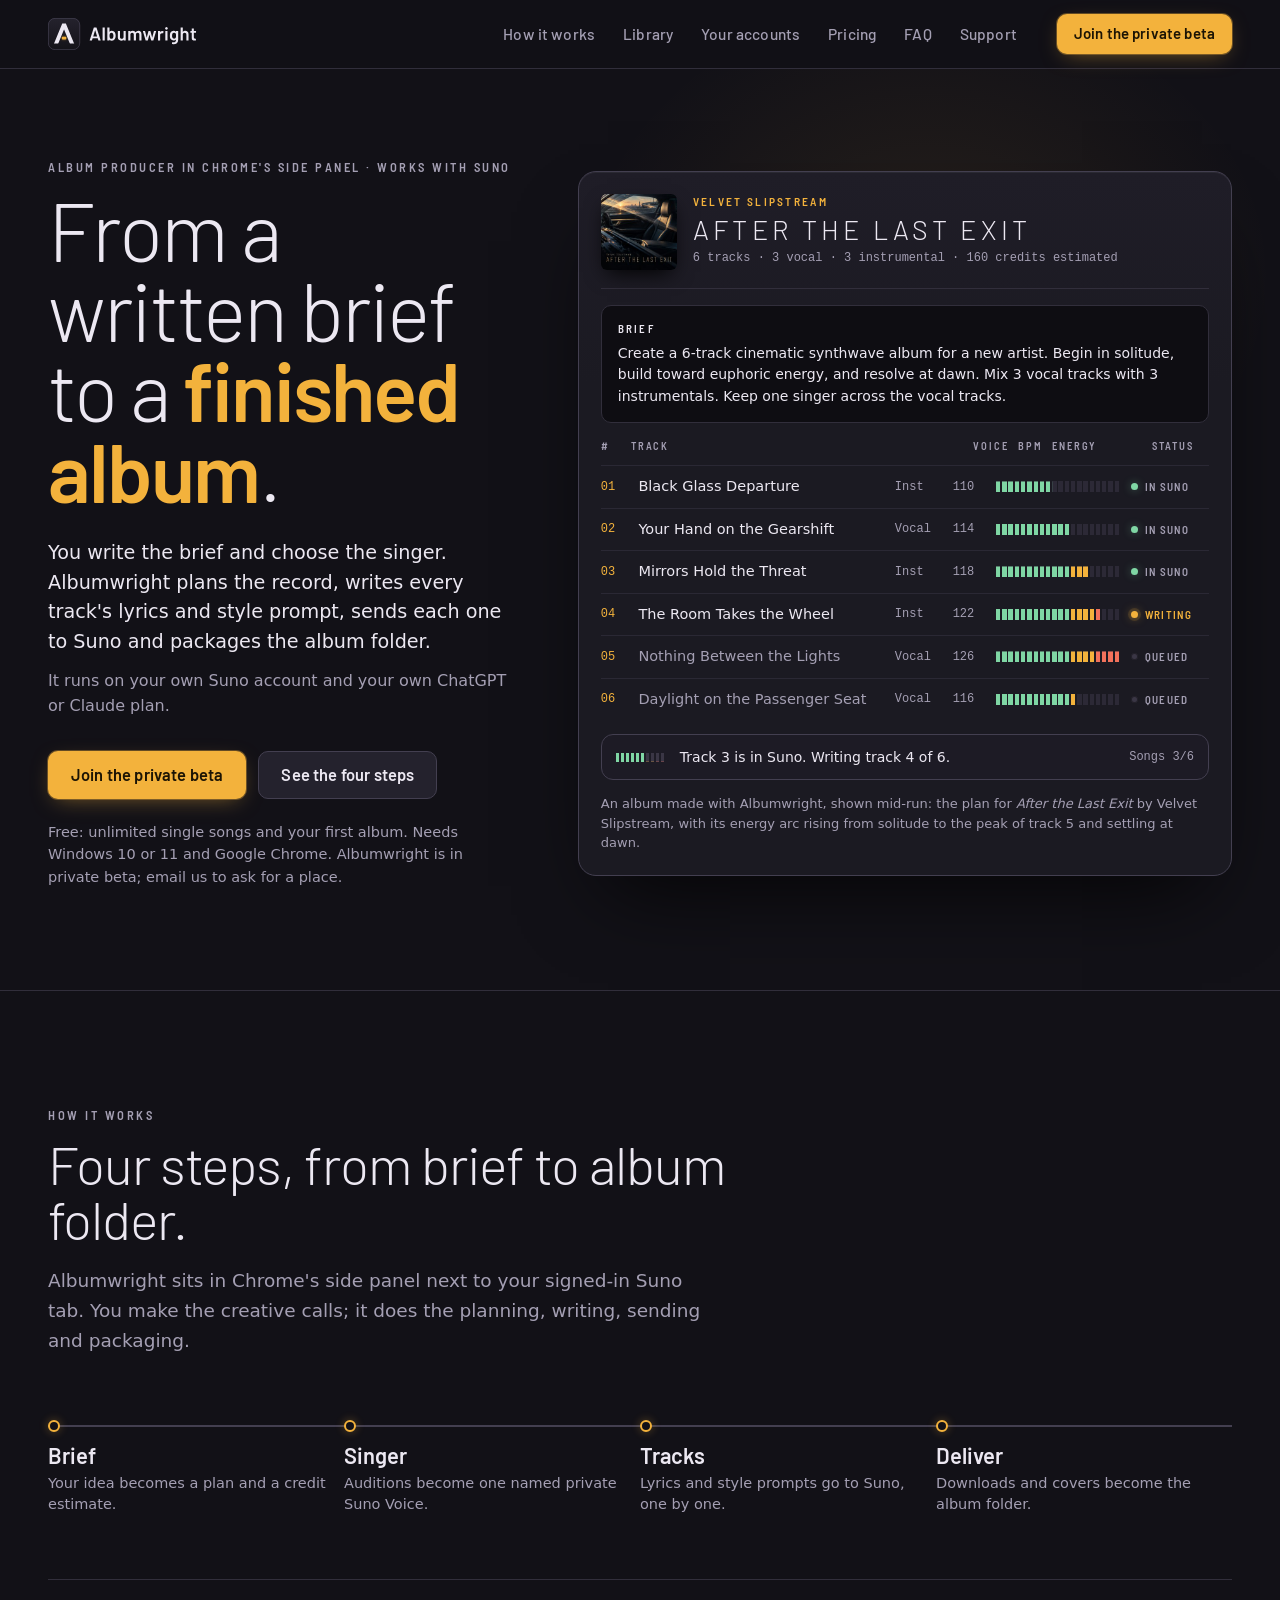
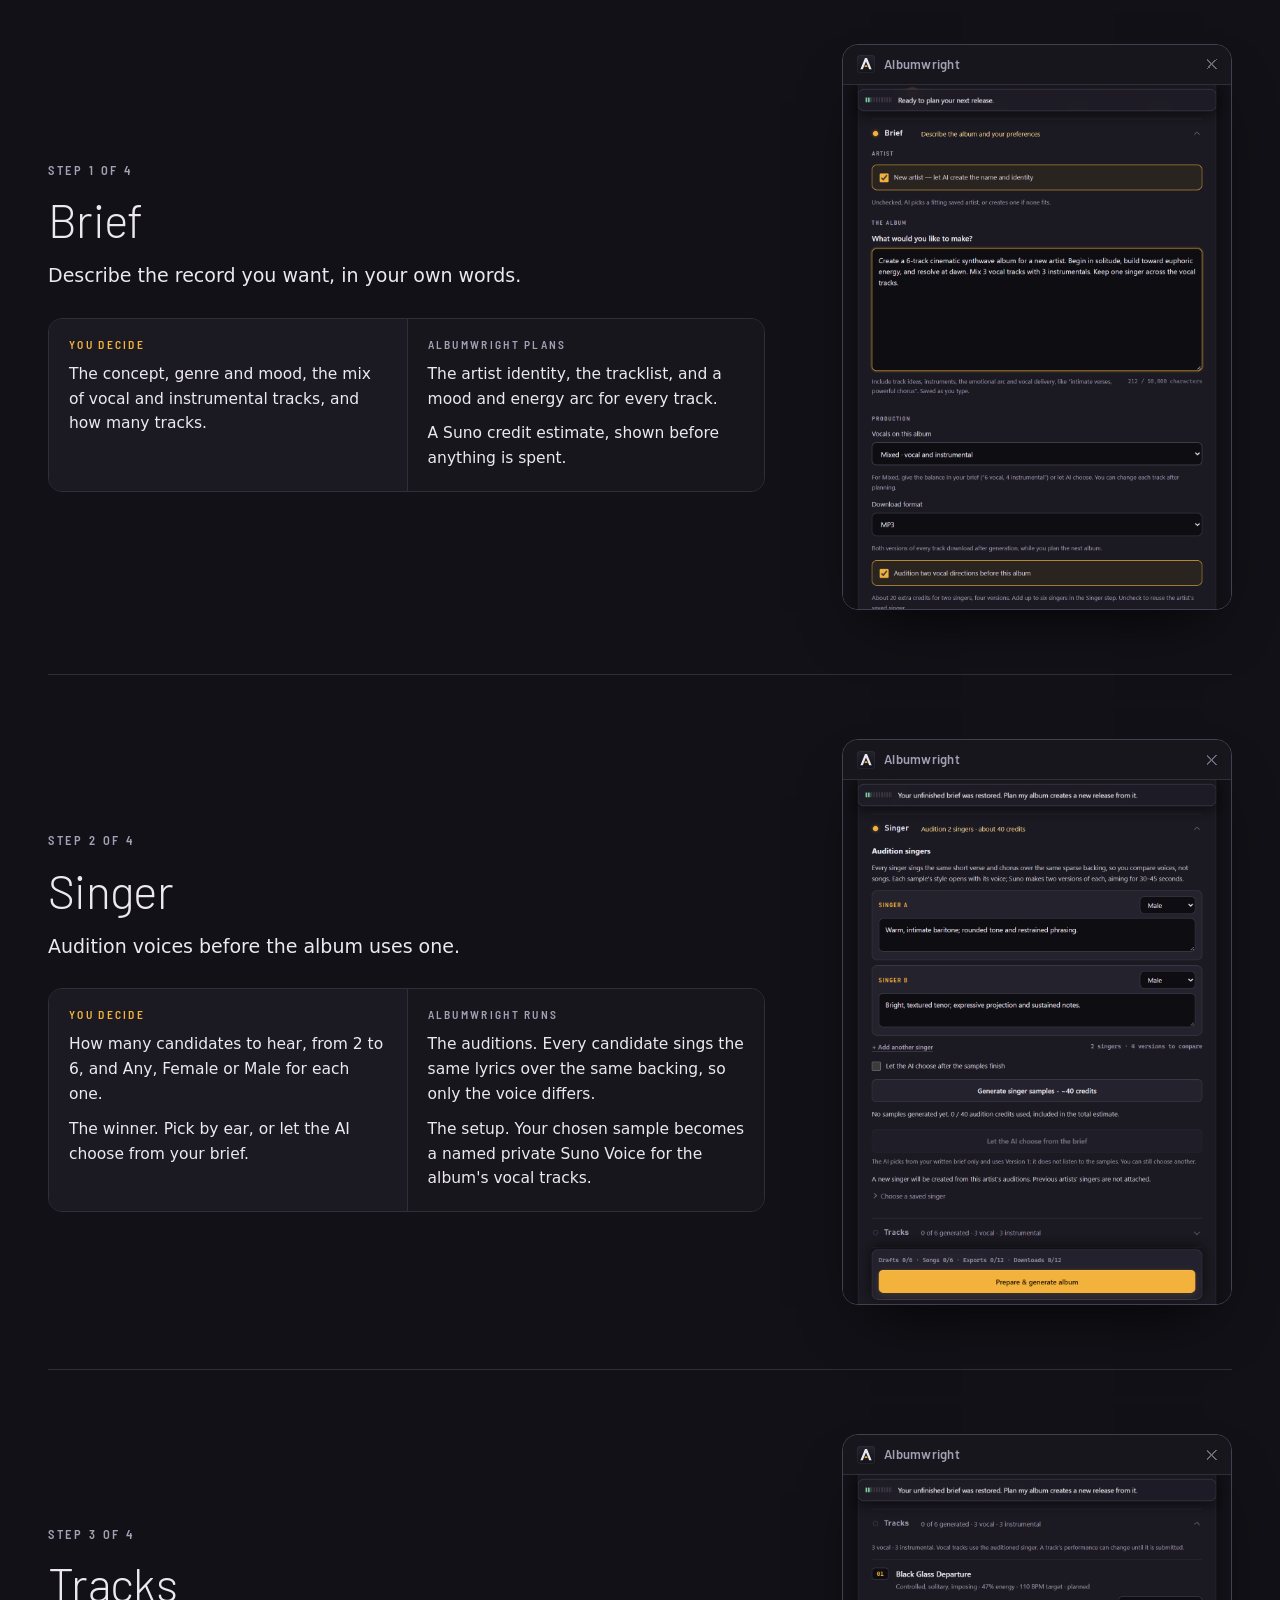
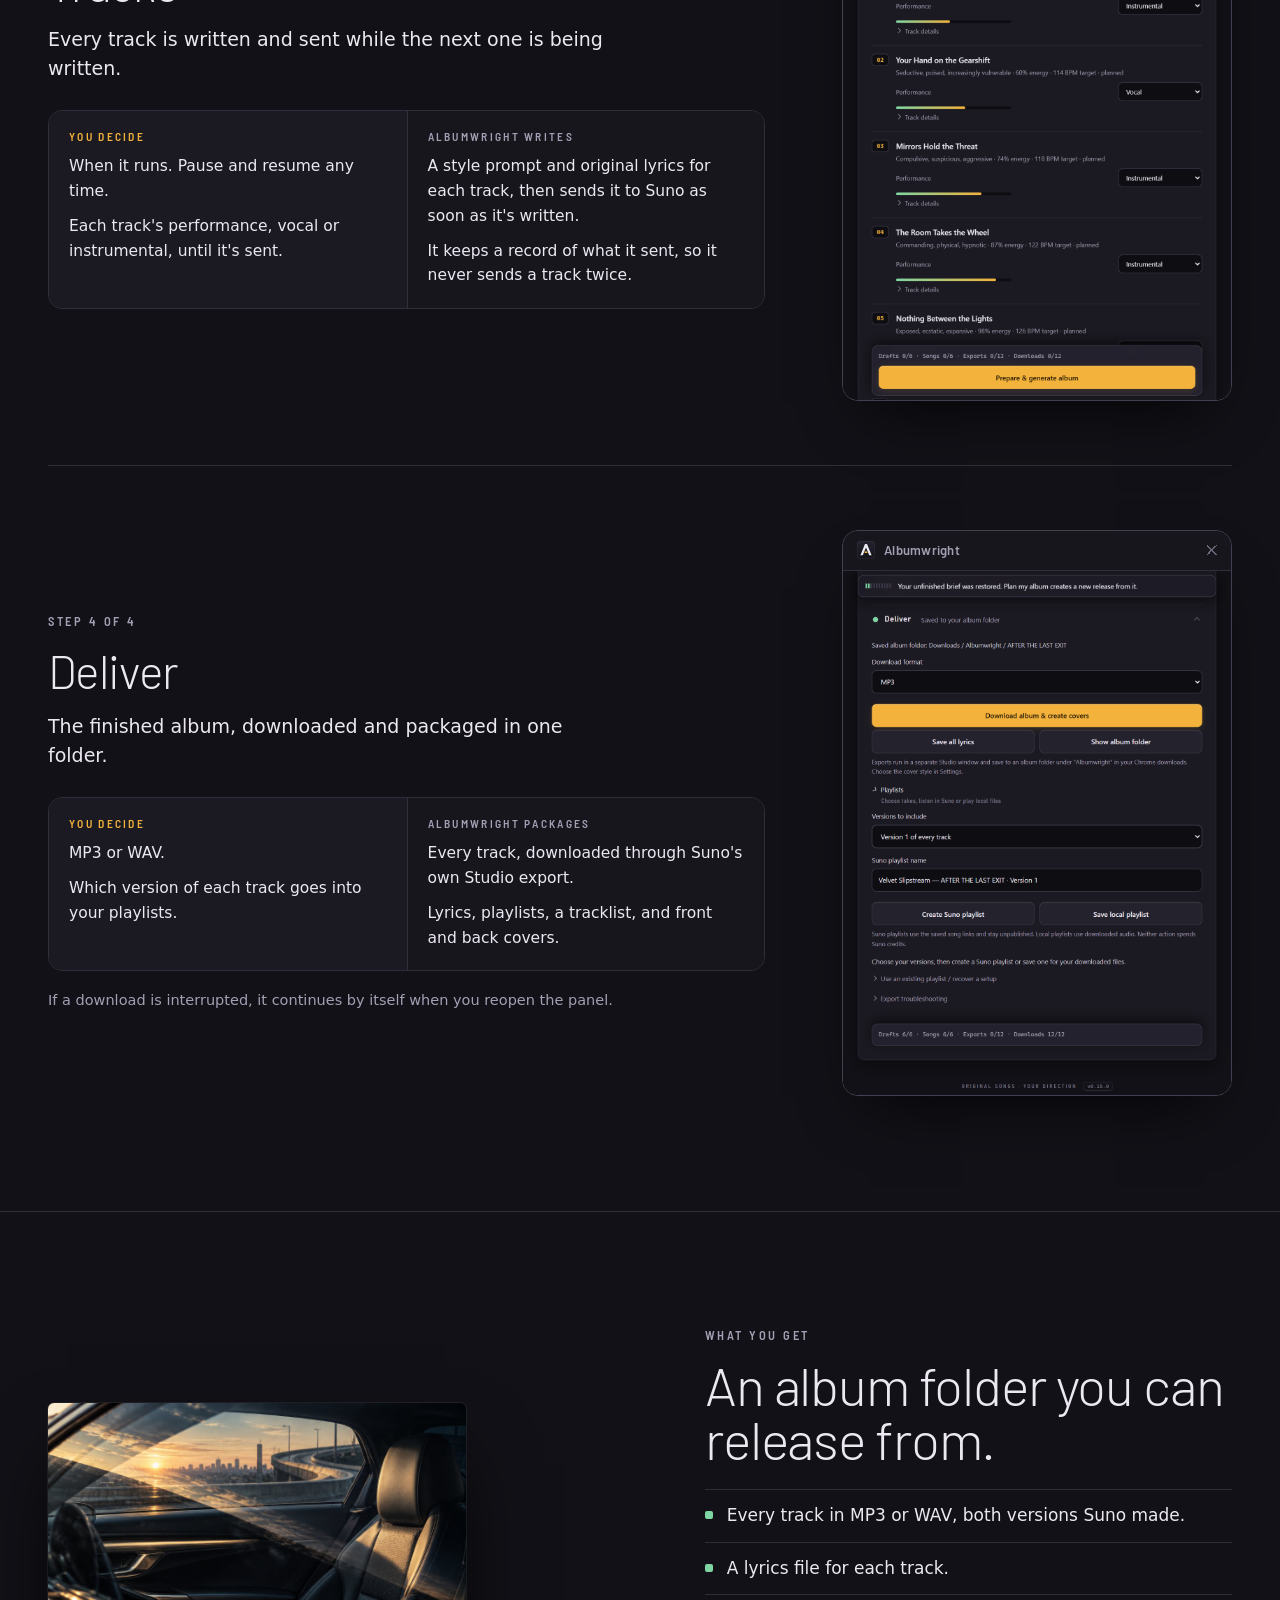
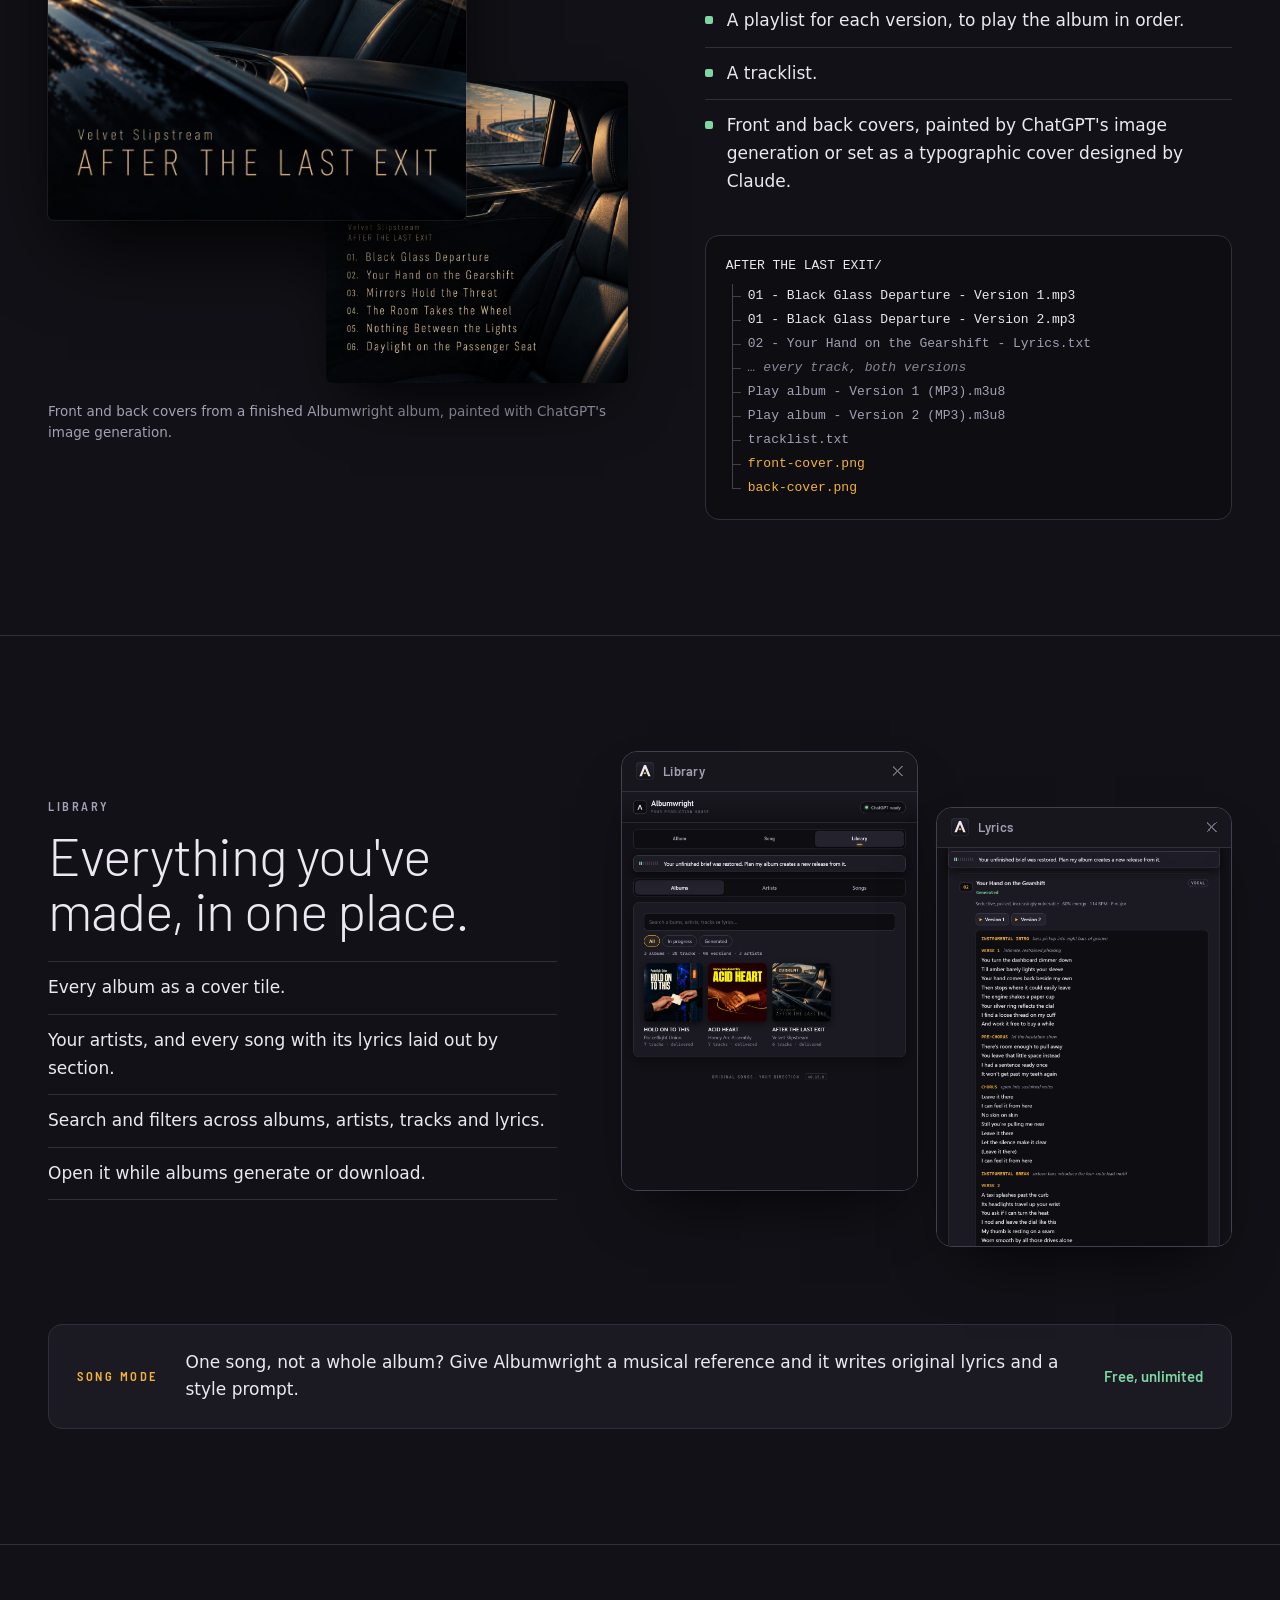
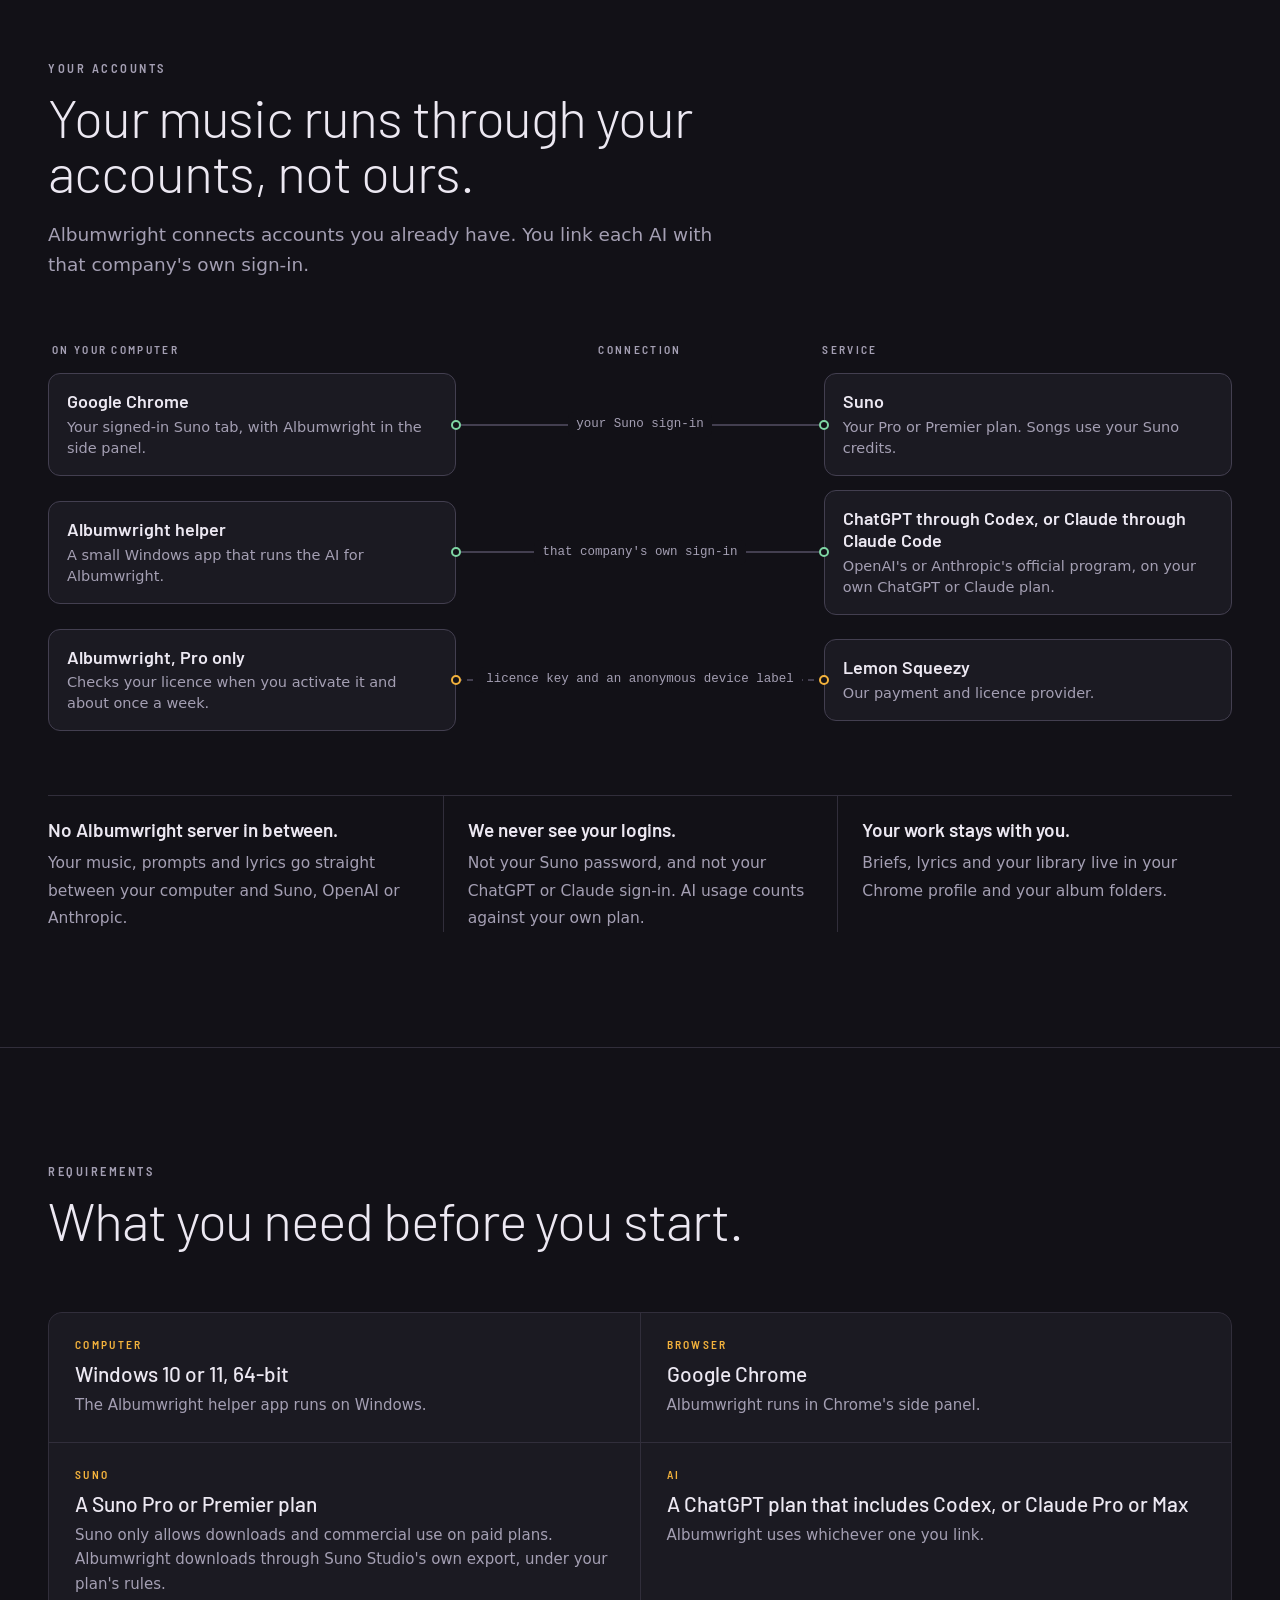
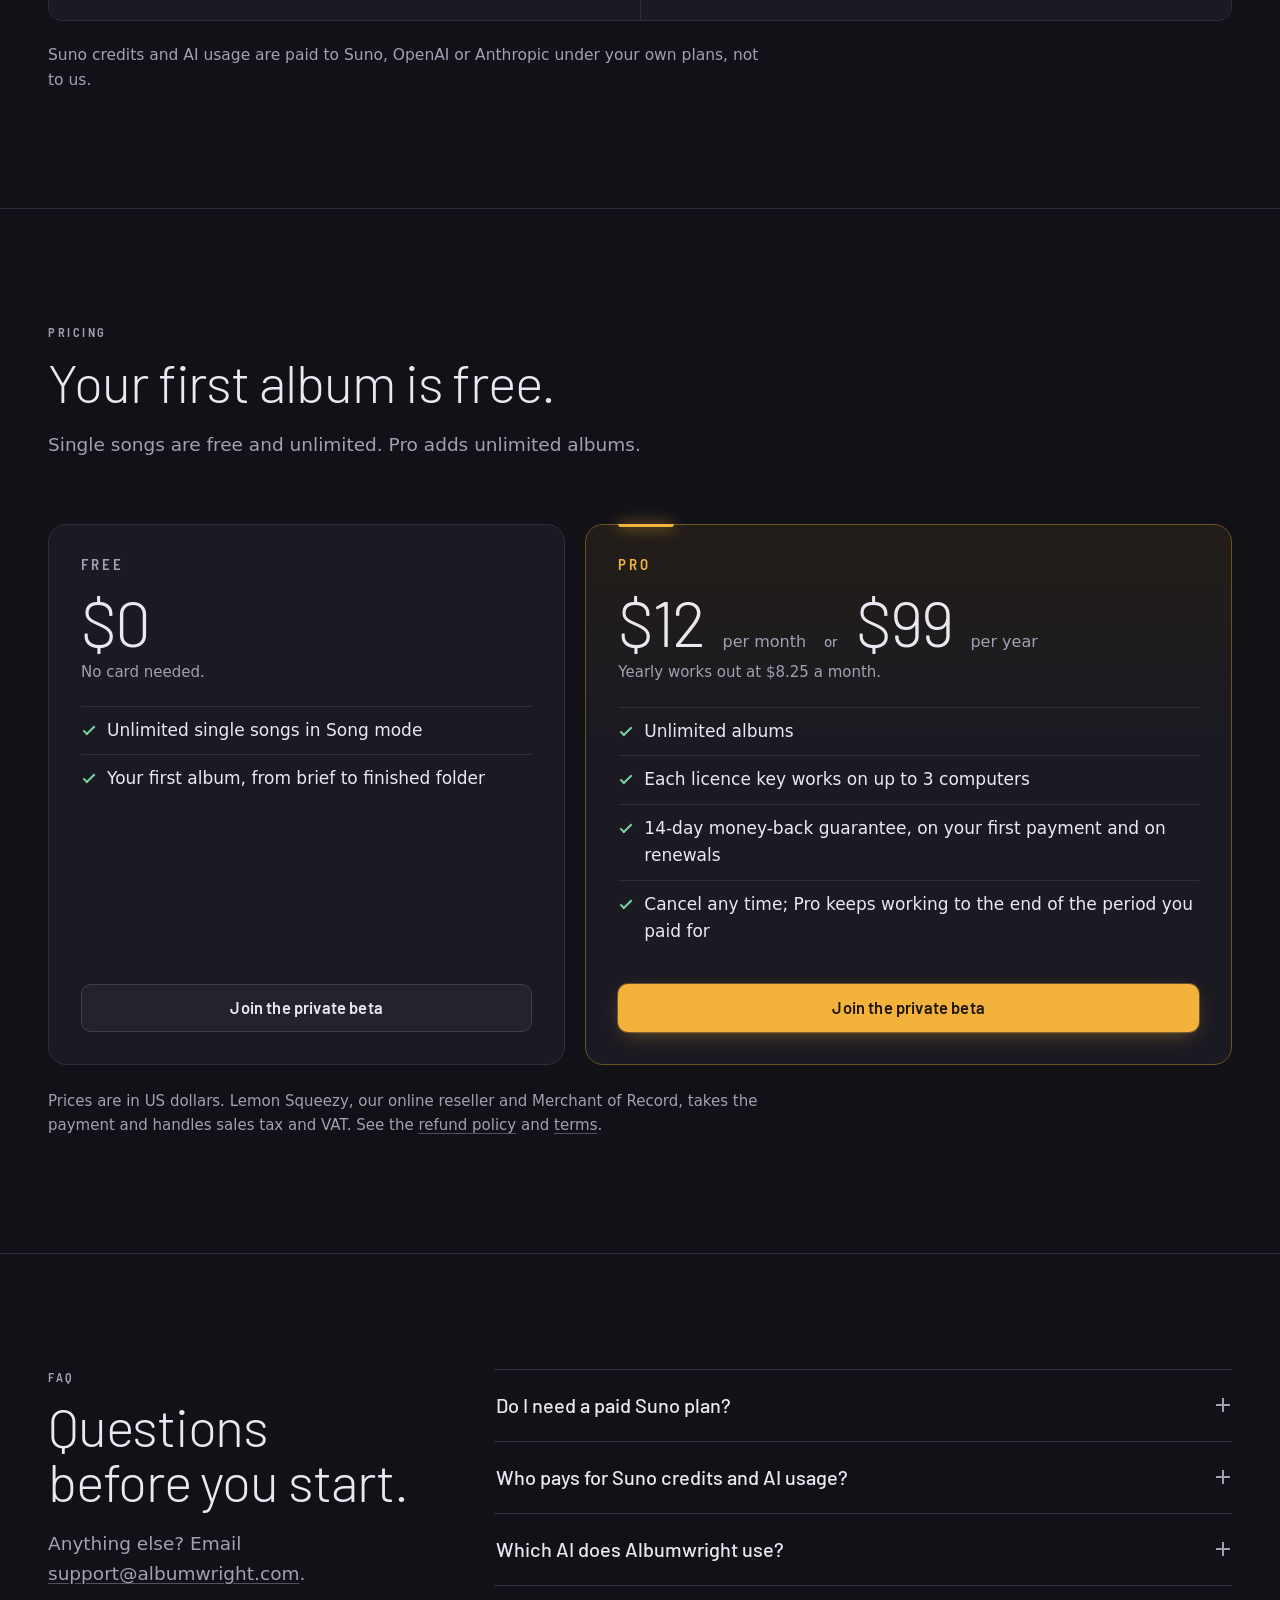
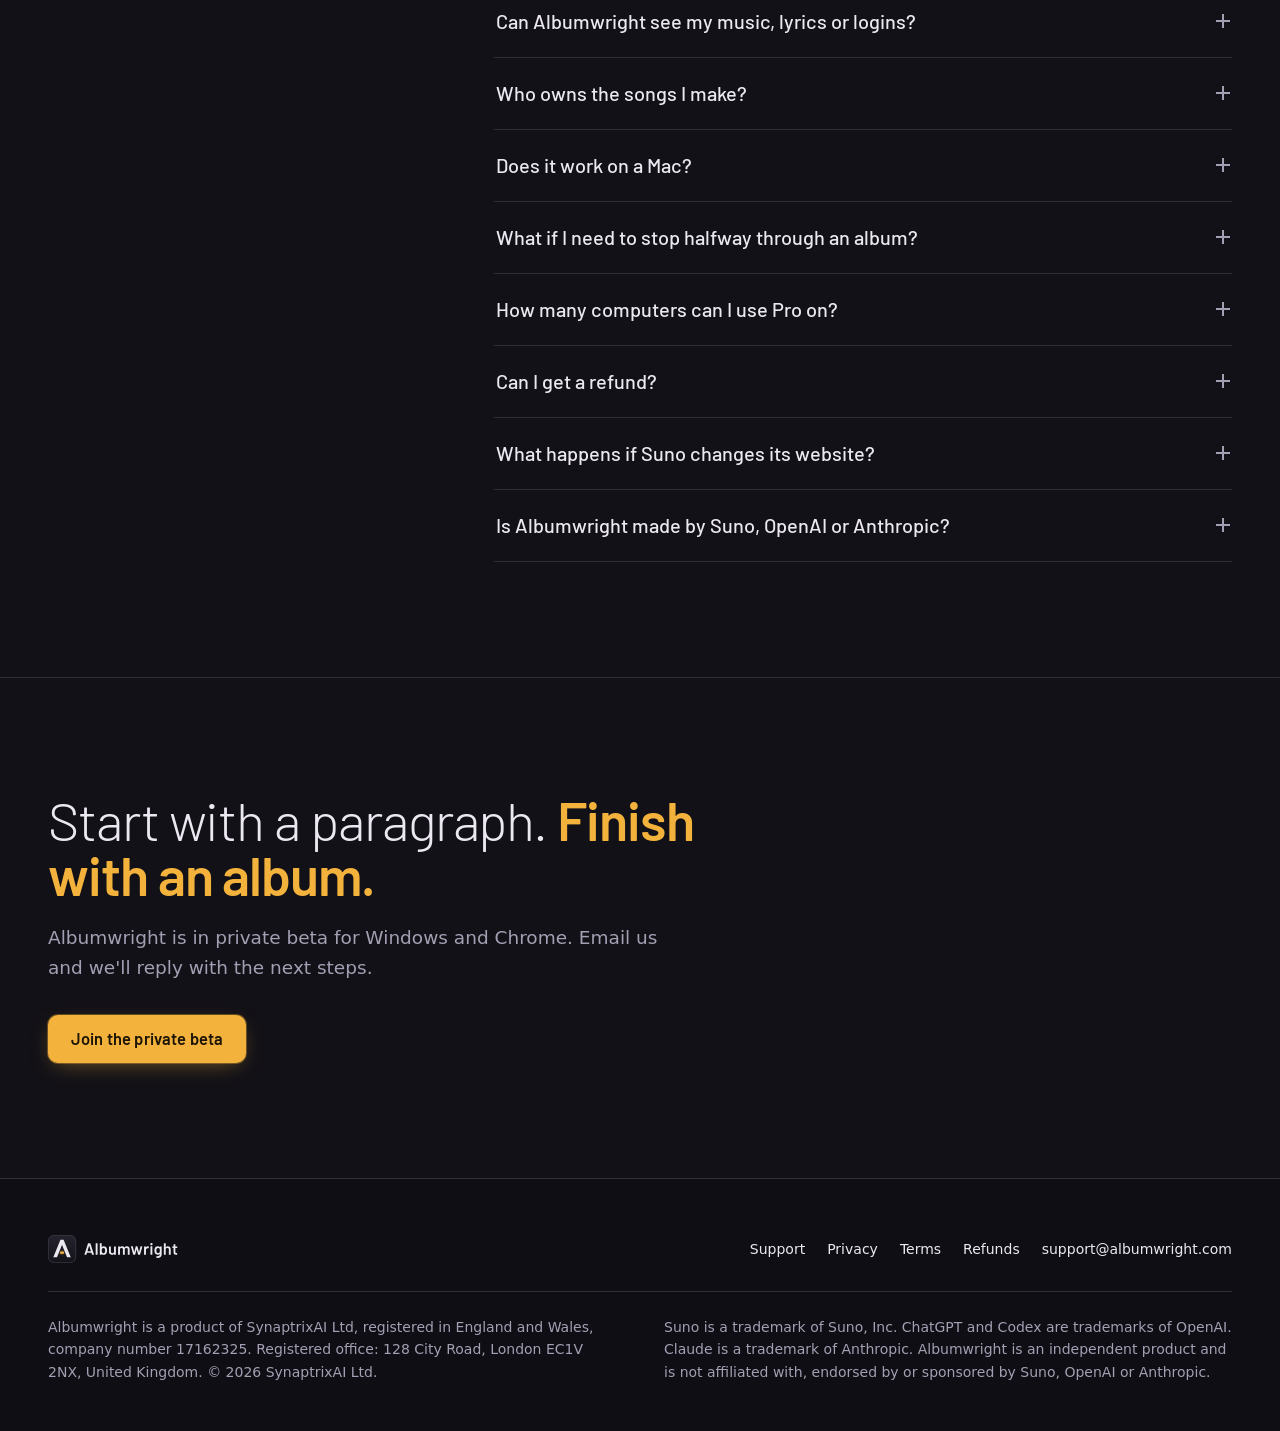
==== index.html @ c39ae0e1 "Publish site from albumwright@26714c3" ====
<!doctype html>
<html lang="en-GB">
<head>
<meta charset="utf-8">
<meta name="viewport" content="width=device-width, initial-scale=1">
<title>Albumwright — from a written brief to a finished album</title>
<meta name="description" content="Albumwright is an AI album producer that runs in Chrome's side panel and makes whole albums on Suno, from a written brief to a finished, packaged album. Uses your own Suno account and your own ChatGPT or Claude plan.">
<link rel="canonical" href="https://albumwright.com/">
<meta name="theme-color" content="#121117">
<meta property="og:type" content="website">
<meta property="og:site_name" content="Albumwright">
<meta property="og:title" content="Albumwright — from a written brief to a finished album">
<meta property="og:description" content="An AI album producer in Chrome's side panel. You write the brief and choose the singer; it plans, writes, sends each track to Suno and packages the album folder.">
<meta property="og:url" content="https://albumwright.com/">
<meta property="og:image" content="https://albumwright.com/assets/og-image.png">
<meta property="og:image:width" content="1200">
<meta property="og:image:height" content="630">
<meta property="og:image:alt" content="Albumwright: from a written brief to a finished album.">
<meta name="twitter:card" content="summary_large_image">
<link rel="icon" href="favicon.ico" sizes="any">
<link rel="icon" href="favicon.svg" type="image/svg+xml">
<link rel="apple-touch-icon" href="apple-touch-icon.png">
<link rel="preload" href="assets/fonts/barlow-300.woff2" as="font" type="font/woff2" crossorigin>
<link rel="stylesheet" href="assets/site.css">
<script src="assets/launch.js"></script>
<script src="assets/site.js" defer></script>
</head>
<body>
<a class="skip" href="#main">Skip to content</a>

<header class="site-head">
  <div class="wrap">
    <a class="brand" href="./" aria-label="Albumwright home"><img src="assets/albumwright-logo.svg" alt="Albumwright" width="150" height="32"></a>
    <nav class="nav" aria-label="Main">
      <a href="#how">How it works</a>
      <a href="#library">Library</a>
      <a href="#accounts">Your accounts</a>
      <a href="#pricing">Pricing</a>
      <a href="#faq">FAQ</a>
      <a href="support.html">Support</a>
    </nav>
    <a class="btn btn-primary btn-sm head-cta" data-cta="store" href="mailto:support@albumwright.com?subject=Albumwright%20beta">Join the private beta</a>
    <details class="menu">
      <summary>Menu</summary>
      <div class="menu-panel">
        <a href="#how">How it works</a>
        <a href="#library">Library</a>
        <a href="#accounts">Your accounts</a>
        <a href="#pricing">Pricing</a>
        <a href="#faq">FAQ</a>
        <a href="support.html">Support</a>
        <a class="btn btn-primary" data-cta="store" href="mailto:support@albumwright.com?subject=Albumwright%20beta">Join the private beta</a>
      </div>
    </details>
  </div>
</header>

<main id="main">

<section class="hero">
  <div class="wrap hero-grid">
    <div class="hero-copy">
      <p class="label">Album producer in Chrome's side panel &middot; Works with Suno</p>
      <h1>From a written brief to a <strong>finished album</strong>.</h1>
      <p class="lede">You write the brief and choose the singer. Albumwright plans the record, writes every track's lyrics and style prompt, sends each one to Suno and packages the album folder.</p>
      <p class="fine">It runs on your own Suno account and your own ChatGPT or Claude plan.</p>
      <div class="cta-row">
        <a class="btn btn-primary" data-cta="store" href="mailto:support@albumwright.com?subject=Albumwright%20beta">Join the private beta</a>
        <a class="btn btn-ghost" href="#how">See the four steps</a>
      </div>
      <p class="fine">Free: unlimited single songs and your first album. Needs Windows 10 or 11 and Google Chrome.
        <span data-show="beta">Albumwright is in private beta; email us to ask for a place.</span>
        <span data-show="live">Install it from the Chrome Web Store.</span></p>
    </div>

    <figure class="sheet" aria-labelledby="sheet-caption">
      <div class="sheet-head">
        <img src="assets/art/front-thumb.jpg" alt="" width="76" height="76">
        <div>
          <p class="label amber">Velvet Slipstream</p>
          <p class="sheet-title">After the Last Exit</p>
          <p class="mono">6 tracks &middot; 3 vocal &middot; 3 instrumental &middot; 160 credits estimated</p>
        </div>
      </div>
      <div class="sheet-brief">
        <p class="label">Brief</p>
        <p>Create a 6-track cinematic synthwave album for a new artist. Begin in solitude, build toward euphoric energy, and resolve at dawn. Mix 3 vocal tracks with 3 instrumentals. Keep one singer across the vocal tracks.</p>
      </div>
      <div class="tracks-head" aria-hidden="true"><span>#</span><span>Track</span><span>Voice</span><span>BPM</span><span>Energy</span><span>Status</span></div>
      <ol class="tracks">
        <li data-state="done" style="--n:9;--i:0"><span class="no">01</span><span class="t">Black Glass Departure</span><span class="vox">Inst</span><span class="bpm">110</span><span class="meter" role="img" aria-label="Energy 47%"></span><span class="st"><span class="led"></span>In Suno</span></li>
        <li data-state="done" style="--n:12;--i:1"><span class="no">02</span><span class="t">Your Hand on the Gearshift</span><span class="vox">Vocal</span><span class="bpm">114</span><span class="meter" role="img" aria-label="Energy 60%"></span><span class="st"><span class="led"></span>In Suno</span></li>
        <li data-state="done" style="--n:15;--i:2"><span class="no">03</span><span class="t">Mirrors Hold the Threat</span><span class="vox">Inst</span><span class="bpm">118</span><span class="meter" role="img" aria-label="Energy 74%"></span><span class="st"><span class="led"></span>In Suno</span></li>
        <li data-state="live" style="--n:17;--i:3"><span class="no">04</span><span class="t">The Room Takes the Wheel</span><span class="vox">Inst</span><span class="bpm">122</span><span class="meter" role="img" aria-label="Energy 87%"></span><span class="st"><span class="led"></span>Writing</span></li>
        <li data-state="queued" style="--n:20;--i:4"><span class="no">05</span><span class="t">Nothing Between the Lights</span><span class="vox">Vocal</span><span class="bpm">126</span><span class="meter" role="img" aria-label="Energy 98%"></span><span class="st"><span class="led"></span>Queued</span></li>
        <li data-state="queued" style="--n:13;--i:5"><span class="no">06</span><span class="t">Daylight on the Passenger Seat</span><span class="vox">Vocal</span><span class="bpm">116</span><span class="meter" role="img" aria-label="Energy 65%"></span><span class="st"><span class="led"></span>Queued</span></li>
      </ol>
      <div class="sheet-status">
        <span class="vu" aria-hidden="true"></span>
        <p>Track 3 is in Suno. Writing track 4 of 6.</p>
        <span class="mono">Songs 3/6</span>
      </div>
      <figcaption id="sheet-caption">An album made with Albumwright, shown mid-run: the plan for <cite>After the Last Exit</cite> by Velvet Slipstream, with its energy arc rising from solitude to the peak of track 5 and settling at dawn.</figcaption>
    </figure>
  </div>
</section>

<section class="section" id="how" aria-labelledby="how-title">
  <div class="wrap">
    <header class="section-head">
      <p class="label">How it works</p>
      <h2 id="how-title">Four steps, from brief to album folder.</h2>
      <p>Albumwright sits in Chrome's side panel next to your signed-in Suno tab. You make the creative calls; it does the planning, writing, sending and packaging.</p>
    </header>

    <ol class="rail">
      <li><a href="#step-brief"><b>Brief</b><span>Your idea becomes a plan and a credit estimate.</span></a></li>
      <li><a href="#step-singer"><b>Singer</b><span>Auditions become one named private Suno Voice.</span></a></li>
      <li><a href="#step-tracks"><b>Tracks</b><span>Lyrics and style prompts go to Suno, one by one.</span></a></li>
      <li><a href="#step-deliver"><b>Deliver</b><span>Downloads and covers become the album folder.</span></a></li>
    </ol>

    <article class="step" id="step-brief" aria-labelledby="step-brief-title">
      <div>
        <p class="label">Step 1 of 4</p>
        <h3 id="step-brief-title">Brief</h3>
        <p class="step-lede">Describe the record you want, in your own words.</p>
        <dl class="split">
          <div><dt>You decide</dt><dd>The concept, genre and mood, the mix of vocal and instrumental tracks, and how many tracks.</dd></div>
          <div><dt>Albumwright plans</dt><dd>The artist identity, the tracklist, and a mood and energy arc for every track.</dd><dd>A Suno credit estimate, shown before anything is spent.</dd></div>
        </dl>
      </div>
      <figure class="panel-shot">
        <div class="panel-bar"><img src="assets/albumwright-mark.svg" alt="" width="18" height="18">Albumwright</div>
        <img class="screen" src="assets/screens/brief.png" alt="The Brief step in the Albumwright side panel, with an album description typed into the brief field and production options below it." width="1110" height="1500" loading="lazy">
      </figure>
    </article>

    <article class="step" id="step-singer" aria-labelledby="step-singer-title">
      <div>
        <p class="label">Step 2 of 4</p>
        <h3 id="step-singer-title">Singer</h3>
        <p class="step-lede">Audition voices before the album uses one.</p>
        <dl class="split">
          <div><dt>You decide</dt><dd>How many candidates to hear, from 2 to 6, and Any, Female or Male for each one.</dd><dd>The winner. Pick by ear, or let the AI choose from your brief.</dd></div>
          <div><dt>Albumwright runs</dt><dd>The auditions. Every candidate sings the same lyrics over the same backing, so only the voice differs.</dd><dd>The setup. Your chosen sample becomes a named private Suno Voice for the album's vocal tracks.</dd></div>
        </dl>
      </div>
      <figure class="panel-shot">
        <div class="panel-bar"><img src="assets/albumwright-mark.svg" alt="" width="18" height="18">Albumwright</div>
        <img class="screen" src="assets/screens/singers.png" alt="The Singer step, with two candidate singers described and a vocal gender chosen for each." width="1110" height="1500" loading="lazy">
      </figure>
    </article>

    <article class="step" id="step-tracks" aria-labelledby="step-tracks-title">
      <div>
        <p class="label">Step 3 of 4</p>
        <h3 id="step-tracks-title">Tracks</h3>
        <p class="step-lede">Every track is written and sent while the next one is being written.</p>
        <dl class="split">
          <div><dt>You decide</dt><dd>When it runs. Pause and resume any time.</dd><dd>Each track's performance, vocal or instrumental, until it's sent.</dd></div>
          <div><dt>Albumwright writes</dt><dd>A style prompt and original lyrics for each track, then sends it to Suno as soon as it's written.</dd><dd>It keeps a record of what it sent, so it never sends a track twice.</dd></div>
        </dl>
      </div>
      <figure class="panel-shot">
        <div class="panel-bar"><img src="assets/albumwright-mark.svg" alt="" width="18" height="18">Albumwright</div>
        <img class="screen" src="assets/screens/tracks.png" alt="The Tracks step, listing each planned track with its mood, energy and tempo, and the button that starts the album." width="1110" height="1500" loading="lazy">
      </figure>
    </article>

    <article class="step" id="step-deliver" aria-labelledby="step-deliver-title">
      <div>
        <p class="label">Step 4 of 4</p>
        <h3 id="step-deliver-title">Deliver</h3>
        <p class="step-lede">The finished album, downloaded and packaged in one folder.</p>
        <dl class="split">
          <div><dt>You decide</dt><dd>MP3 or WAV.</dd><dd>Which version of each track goes into your playlists.</dd></div>
          <div><dt>Albumwright packages</dt><dd>Every track, downloaded through Suno's own Studio export.</dd><dd>Lyrics, playlists, a tracklist, and front and back covers.</dd></div>
        </dl>
        <p class="step-note">If a download is interrupted, it continues by itself when you reopen the panel.</p>
      </div>
      <figure class="panel-shot">
        <div class="panel-bar"><img src="assets/albumwright-mark.svg" alt="" width="18" height="18">Albumwright</div>
        <img class="screen" src="assets/screens/deliver.png" alt="The Deliver step, with the download format, the button that downloads the album and creates covers, and playlist options." width="1110" height="1500" loading="lazy">
      </figure>
    </article>
  </div>
</section>

<section class="section" id="folder" aria-labelledby="folder-title">
  <div class="wrap deliver-grid">
    <div class="deliver-art">
      <figure class="covers">
        <div class="cover-stack">
        <img src="assets/art/front.jpg" alt="Front cover of After the Last Exit by Velvet Slipstream: a dark car interior at sunset, with a city skyline through the window." width="960" height="960" loading="lazy">
        <img src="assets/art/back.jpg" alt="Back cover of the same album, with the six-track tracklist set over the car's rear seat." width="960" height="960" loading="lazy">
        </div>
        <figcaption>Front and back covers from a finished Albumwright album, painted with ChatGPT's image generation.</figcaption>
      </figure>
    </div>
    <div class="deliver-copy">
      <p class="label">What you get</p>
      <h2 id="folder-title">An album folder you can release from.</h2>
      <ul>
        <li>Every track in MP3 or WAV, both versions Suno made.</li>
        <li>A lyrics file for each track.</li>
        <li>A playlist for each version, to play the album in order.</li>
        <li>A tracklist.</li>
        <li>Front and back covers, painted by ChatGPT's image generation or set as a typographic cover designed by Claude.</li>
      </ul>
      <div class="folder" role="img" aria-label="Example album folder listing: audio files for each track and version, lyrics files, playlists, a tracklist, and front and back cover images.">
        <div class="root">AFTER THE LAST EXIT/</div>
        <ul>
          <li class="k-audio">01 - Black Glass Departure - Version 1.mp3</li>
          <li class="k-audio">01 - Black Glass Departure - Version 2.mp3</li>
          <li>02 - Your Hand on the Gearshift - Lyrics.txt</li>
          <li class="gap">&hellip; every track, both versions</li>
          <li>Play album - Version 1 (MP3).m3u8</li>
          <li>Play album - Version 2 (MP3).m3u8</li>
          <li>tracklist.txt</li>
          <li class="k-art">front-cover.png</li>
          <li class="k-art">back-cover.png</li>
        </ul>
      </div>
    </div>
  </div>
</section>

<section class="section" id="library" aria-labelledby="library-title">
  <div class="wrap">
    <div class="library-grid">
      <div>
        <p class="label">Library</p>
        <h2 id="library-title">Everything you've made, in one place.</h2>
        <ul class="facts">
          <li>Every album as a cover tile.</li>
          <li>Your artists, and every song with its lyrics laid out by section.</li>
          <li>Search and filters across albums, artists, tracks and lyrics.</li>
          <li>Open it while albums generate or download.</li>
        </ul>
      </div>
      <div class="shots">
        <figure class="panel-shot">
          <div class="panel-bar"><img src="assets/albumwright-mark.svg" alt="" width="18" height="18">Library</div>
          <img class="screen" src="assets/screens/library.png" alt="The Library, showing three albums as cover tiles with search and filters above them." width="1110" height="1500" loading="lazy">
        </figure>
        <figure class="panel-shot">
          <div class="panel-bar"><img src="assets/albumwright-mark.svg" alt="" width="18" height="18">Lyrics</div>
          <img class="screen" src="assets/screens/lyrics.png" alt="A song's lyrics in the Library, laid out by section with performance notes beside each section name." width="1110" height="1500" loading="lazy">
        </figure>
      </div>
    </div>
    <div class="song-mode">
      <p class="label amber">Song mode</p>
      <p>One song, not a whole album? Give Albumwright a musical reference and it writes original lyrics and a style prompt.</p>
      <p class="price-tag">Free, unlimited</p>
    </div>
  </div>
</section>

<section class="section" id="accounts" aria-labelledby="accounts-title">
  <div class="wrap">
    <header class="section-head">
      <p class="label">Your accounts</p>
      <h2 id="accounts-title">Your music runs through your accounts, not ours.</h2>
      <p>Albumwright connects accounts you already have. You link each AI with that company's own sign-in.</p>
    </header>
    <div class="bay">
      <div class="bay-head" aria-hidden="true"><span>On your computer</span><span>Connection</span><span>Service</span></div>
      <div class="patch">
        <div class="jack"><b>Google Chrome</b><span>Your signed-in Suno tab, with Albumwright in the side panel.</span></div>
        <div class="cable"><span>your Suno sign-in</span></div>
        <div class="jack"><b>Suno</b><span>Your Pro or Premier plan. Songs use your Suno credits.</span></div>
      </div>
      <div class="patch">
        <div class="jack"><b>Albumwright helper</b><span>A small Windows app that runs the AI for Albumwright.</span></div>
        <div class="cable"><span>that company's own sign-in</span></div>
        <div class="jack"><b>ChatGPT through Codex, or Claude through Claude Code</b><span>OpenAI's or Anthropic's official program, on your own ChatGPT or Claude plan.</span></div>
      </div>
      <div class="patch licence">
        <div class="jack"><b>Albumwright, Pro only</b><span>Checks your licence when you activate it and about once a week.</span></div>
        <div class="cable"><span>licence key and an anonymous device label</span></div>
        <div class="jack"><b>Lemon Squeezy</b><span>Our payment and licence provider.</span></div>
      </div>
    </div>
    <ul class="promises">
      <li><b>No Albumwright server in between.</b><span>Your music, prompts and lyrics go straight between your computer and Suno, OpenAI or Anthropic.</span></li>
      <li><b>We never see your logins.</b><span>Not your Suno password, and not your ChatGPT or Claude sign-in. AI usage counts against your own plan.</span></li>
      <li><b>Your work stays with you.</b><span>Briefs, lyrics and your library live in your Chrome profile and your album folders.</span></li>
    </ul>
  </div>
</section>

<section class="section" id="requirements" aria-labelledby="req-title">
  <div class="wrap">
    <header class="section-head">
      <p class="label">Requirements</p>
      <h2 id="req-title">What you need before you start.</h2>
    </header>
    <dl class="specs">
      <div><dt>Computer</dt><dd><b>Windows 10 or 11, 64-bit</b><span>The Albumwright helper app runs on Windows.</span></dd></div>
      <div><dt>Browser</dt><dd><b>Google Chrome</b><span>Albumwright runs in Chrome's side panel.</span></dd></div>
      <div><dt>Suno</dt><dd><b>A Suno Pro or Premier plan</b><span>Suno only allows downloads and commercial use on paid plans. Albumwright downloads through Suno Studio's own export, under your plan's rules.</span></dd></div>
      <div><dt>AI</dt><dd><b>A ChatGPT plan that includes Codex, or Claude Pro or Max</b><span>Albumwright uses whichever one you link.</span></dd></div>
    </dl>
    <p class="specs-note">Suno credits and AI usage are paid to Suno, OpenAI or Anthropic under your own plans, not to us.</p>
  </div>
</section>

<section class="section" id="pricing" aria-labelledby="pricing-title">
  <div class="wrap">
    <header class="section-head">
      <p class="label">Pricing</p>
      <h2 id="pricing-title">Your first album is free.</h2>
      <p>Single songs are free and unlimited. Pro adds unlimited albums.</p>
    </header>
    <div class="plans">
      <div class="plan">
        <h3>Free</h3>
        <p class="price"><b>$0</b></p>
        <p class="sub">No card needed.</p>
        <ul>
          <li>Unlimited single songs in Song mode</li>
          <li>Your first album, from brief to finished folder</li>
        </ul>
        <div class="cta-row"><a class="btn btn-ghost" data-cta="store" href="mailto:support@albumwright.com?subject=Albumwright%20beta">Join the private beta</a></div>
      </div>
      <div class="plan pro">
        <h3>Pro</h3>
        <p class="price"><b>$12</b><small>per month</small><span class="or">or</span><b>$99</b><small>per year</small></p>
        <p class="sub">Yearly works out at $8.25 a month.</p>
        <ul>
          <li>Unlimited albums</li>
          <li>Each licence key works on up to 3 computers</li>
          <li>14-day money-back guarantee, on your first payment and on renewals</li>
          <li>Cancel any time; Pro keeps working to the end of the period you paid for</li>
        </ul>
        <div class="cta-row" data-cta-pair>
          <a class="btn btn-primary" data-cta="monthly" href="mailto:support@albumwright.com?subject=Albumwright%20beta">Join the private beta</a>
          <a class="btn btn-ghost" data-cta="yearly" href="mailto:support@albumwright.com?subject=Albumwright%20beta" hidden>Join the private beta</a>
        </div>
      </div>
    </div>
    <p class="pricing-note">Prices are in US dollars. Lemon Squeezy, our online reseller and Merchant of Record, takes the payment and handles sales tax and VAT. See the <a href="refunds.html">refund policy</a> and <a href="terms.html">terms</a>.</p>
  </div>
</section>

<section class="section" id="faq" aria-labelledby="faq-title">
  <div class="wrap faq-grid">
    <header class="section-head">
      <p class="label">FAQ</p>
      <h2 id="faq-title">Questions before you start.</h2>
      <p>Anything else? Email <a href="mailto:support@albumwright.com">support@albumwright.com</a>.</p>
    </header>
    <div class="faq">
      <details>
        <summary>Do I need a paid Suno plan?</summary>
        <div class="a"><p>Yes: Suno Pro or Premier. Suno only allows downloads and commercial use on paid plans. Albumwright downloads through Suno Studio's own export, so your plan's download rules apply.</p></div>
      </details>
      <details>
        <summary>Who pays for Suno credits and AI usage?</summary>
        <div class="a"><p>You do, through your own plans with Suno and with OpenAI or Anthropic. We never charge for them. Before anything is spent, the Brief step shows a Suno credit estimate for the whole album.</p></div>
      </details>
      <details>
        <summary>Which AI does Albumwright use?</summary>
        <div class="a"><p>The one you link: your ChatGPT plan through OpenAI's official Codex program, or your Claude Pro or Max plan through Anthropic's official Claude Code program. You sign in on that company's own page, and usage counts against your plan.</p></div>
      </details>
      <details>
        <summary>Can Albumwright see my music, lyrics or logins?</summary>
        <div class="a"><p>No. Your briefs, prompts, lyrics and library are stored in your Chrome profile and your album folders. They travel directly between your computer and Suno, OpenAI or Anthropic. We never see your passwords or AI logins. The <a href="privacy.html">privacy policy</a> lists the little we do receive.</p></div>
      </details>
      <details>
        <summary>Who owns the songs I make?</summary>
        <div class="a"><p>Albumwright claims no rights in what you make. Ownership and commercial use of the music, lyrics and artwork are governed by Suno's terms, and by OpenAI's or Anthropic's terms for the AI you use. Check them, and your plan, before you release anything.</p></div>
      </details>
      <details>
        <summary>Does it work on a Mac?</summary>
        <div class="a"><p>No. The Albumwright helper runs on Windows 10 or 11 (64-bit), with Google Chrome.</p></div>
      </details>
      <details>
        <summary>What if I need to stop halfway through an album?</summary>
        <div class="a"><p>Pause and resume whenever you like; Albumwright never sends a track twice. Keep Chrome and the side panel open while an album runs. If downloads are interrupted, they continue by themselves when you reopen the panel.</p></div>
      </details>
      <details>
        <summary>How many computers can I use Pro on?</summary>
        <div class="a"><p>Each Pro licence key works on up to 3 computers.</p></div>
      </details>
      <details>
        <summary>Can I get a refund?</summary>
        <div class="a"><p>Yes. Ask within 14 days of any Pro payment, including a renewal, and we refund it in full. The <a href="refunds.html">refund policy</a> explains how.</p></div>
      </details>
      <details>
        <summary>What happens if Suno changes its website?</summary>
        <div class="a"><p>Albumwright works inside Suno's website in your tab, so a change there can stop a feature working until we update it. When a step can't be completed safely, Albumwright pauses and tells you why instead of guessing. We make reasonable efforts to keep up with changes, but we can't guarantee compatibility.</p></div>
      </details>
      <details>
        <summary>Is Albumwright made by Suno, OpenAI or Anthropic?</summary>
        <div class="a"><p>No. Albumwright is an independent product of SynaptrixAI Ltd. It isn't affiliated with, endorsed by or sponsored by Suno, OpenAI or Anthropic.</p></div>
      </details>
    </div>
  </div>
</section>

<section class="section closing" aria-labelledby="closing-title">
  <div class="wrap">
    <div>
      <h2 id="closing-title">Start with a paragraph. <strong>Finish with an album.</strong></h2>
      <p data-show="beta">Albumwright is in private beta for Windows and Chrome. Email us and we'll reply with the next steps.</p>
      <p data-show="live">Free to install. Your first album and unlimited single songs cost nothing.</p>
    </div>
    <div class="cta-row">
      <a class="btn btn-primary" data-cta="store" href="mailto:support@albumwright.com?subject=Albumwright%20beta">Join the private beta</a>
    </div>
  </div>
</section>

</main>

<footer class="site-foot">
  <div class="wrap">
    <div class="foot-top">
      <a class="brand" href="./"><img src="assets/albumwright-logo.svg" alt="Albumwright home" width="131" height="28"></a>
      <ul class="foot-nav">
        <li><a href="support.html">Support</a></li>
        <li><a href="privacy.html">Privacy</a></li>
        <li><a href="terms.html">Terms</a></li>
        <li><a href="refunds.html">Refunds</a></li>
        <li><a href="mailto:support@albumwright.com">support@albumwright.com</a></li>
      </ul>
    </div>
    <div class="foot-legal">
      <p>Albumwright is a product of SynaptrixAI Ltd, registered in England and Wales, company number 17162325. Registered office: 128 City Road, London EC1V 2NX, United Kingdom. &copy; 2026 SynaptrixAI Ltd.</p>
      <p>Suno is a trademark of Suno, Inc. ChatGPT and Codex are trademarks of OpenAI. Claude is a trademark of Anthropic. Albumwright is an independent product and is not affiliated with, endorsed by or sponsored by Suno, OpenAI or Anthropic.</p>
    </div>
  </div>
</footer>
</body>
</html>
---- assets/site.css ----
/* Albumwright — "night console". A mixing desk after dark: violet-black panels,
   engraved DIN labels, amber VU light for anything live or primary.
   Self-hosted Barlow (SIL OFL 1.1); system fonts for body and data. No external requests. */

@font-face{font-family:"Barlow";src:url(fonts/barlow-300.woff2) format("woff2");font-weight:300;font-style:normal;font-display:swap}
@font-face{font-family:"Barlow";src:url(fonts/barlow-500.woff2) format("woff2");font-weight:500;font-style:normal;font-display:swap}
@font-face{font-family:"Barlow";src:url(fonts/barlow-600.woff2) format("woff2");font-weight:600;font-style:normal;font-display:swap}
@font-face{font-family:"Barlow Semi Condensed";src:url(fonts/barlow-semi-condensed-600.woff2) format("woff2");font-weight:600;font-style:normal;font-display:swap}

:root{
  color-scheme:dark;
  --room:#121117;      /* page */
  --console:#1b1a22;   /* panels */
  --raised:#24222d;    /* raised controls */
  --well:#0e0d12;      /* recessed areas */
  --rule:#312e3b;
  --rule-strong:#433f50;
  --chalk:#ece8f2;     /* primary text */
  --fog:#a49fb3;       /* secondary text */
  --unlit:#2c2936;     /* unlit meter segments */
  --amber:#f3b23c;     /* live, primary */
  --amber-ink:#1c1404;
  --signal:#7fd6a4;    /* connected, done */
  --peak:#f2715b;      /* errors, peak */
  --f-display:"Barlow","Bahnschrift","DIN Alternate","Segoe UI",system-ui,sans-serif;
  --f-label:"Barlow Semi Condensed","Bahnschrift","DIN Condensed","Arial Narrow",sans-serif;
  --f-body:"Segoe UI Variable Text","Segoe UI",system-ui,-apple-system,"Helvetica Neue",Arial,sans-serif;
  --f-mono:"Cascadia Mono","Cascadia Code",Consolas,ui-monospace,"SF Mono",Menlo,monospace;
  --gutter:clamp(16px,4vw,48px);
  --max:1200px;
  --radius:14px;
}

*,*::before,*::after{box-sizing:border-box}
html{background:var(--room);-webkit-text-size-adjust:100%;scroll-padding-top:84px}
body{margin:0;background:var(--room);color:var(--chalk);font:400 17px/1.62 var(--f-body);-webkit-font-smoothing:antialiased;text-rendering:optimizeLegibility}
img{max-width:100%;height:auto;display:block}
a{color:inherit;text-decoration-color:color-mix(in srgb,currentColor 45%,transparent);text-underline-offset:3px}
a:hover{text-decoration-color:currentColor}
:focus-visible{outline:2px solid var(--amber);outline-offset:3px;border-radius:4px}
[hidden]{display:none!important}
p{margin:0 0 1em}
strong{font-weight:600}
code,kbd{font-family:var(--f-mono);font-size:.88em;background:var(--well);border:1px solid var(--rule);border-radius:5px;padding:.08em .38em}

.wrap{max-width:calc(var(--max) + var(--gutter)*2);margin:0 auto;padding:0 var(--gutter)}
.skip{position:absolute;left:12px;top:-60px;z-index:50;padding:10px 14px;border-radius:8px;background:var(--amber);color:var(--amber-ink);font-weight:600;text-decoration:none}
.skip:focus{top:12px}
.sr-only{position:absolute;width:1px;height:1px;overflow:hidden;clip:rect(0 0 0 0);white-space:nowrap}

/* ── Type ─────────────────────────────────────────────── */
.label{margin:0 0 14px;font:600 12.5px/1.3 var(--f-label);letter-spacing:.2em;text-transform:uppercase;color:var(--fog)}
.label.amber{color:var(--amber)}
h1,h2,h3{margin:0;font-family:var(--f-display);color:var(--chalk)}
h1{font-weight:300;font-size:clamp(46px,6.4vw,88px);line-height:.98;letter-spacing:-.025em}
h1 strong,h2 strong{font-weight:600;color:var(--amber)}
h2{font-weight:300;font-size:clamp(34px,4.2vw,56px);line-height:1.02;letter-spacing:-.02em}
h3{font-weight:600;font-size:22px;line-height:1.2;letter-spacing:-.005em}
.lede{font-size:clamp(18px,1.5vw,20px);line-height:1.55;color:var(--chalk);max-width:34em}
.muted{color:var(--fog)}
.fine{font-size:14.5px;line-height:1.55;color:var(--fog)}
.mono{font-family:var(--f-mono);font-size:13px;letter-spacing:0;color:var(--fog)}

/* ── Buttons ──────────────────────────────────────────── */
.btn{display:inline-flex;align-items:center;justify-content:center;gap:10px;min-height:48px;padding:12px 22px;border-radius:10px;border:1px solid transparent;font:600 16.5px/1.15 var(--f-display);letter-spacing:.01em;text-decoration:none;cursor:pointer;transition:background-color .15s,border-color .15s,color .15s,box-shadow .15s}
.btn-primary{background:var(--amber);color:var(--amber-ink);box-shadow:0 0 0 1px #f3b23c55,0 6px 22px -8px #f3b23c88}
.btn-primary:hover{background:#ffc455}
.btn-ghost{background:var(--raised);border-color:var(--rule-strong);color:var(--chalk)}
.btn-ghost:hover{border-color:var(--fog)}
.btn-sm{min-height:40px;padding:8px 16px;font-size:15px}
.cta-row{display:flex;flex-wrap:wrap;gap:12px;align-items:center}

/* ── Header ───────────────────────────────────────────── */
.site-head{position:sticky;top:0;z-index:20;background:#121117e6;border-bottom:1px solid var(--rule);backdrop-filter:blur(14px);-webkit-backdrop-filter:blur(14px)}
.site-head .wrap{display:flex;align-items:center;gap:28px;height:68px}
.brand{display:inline-flex;align-items:center;flex:none;border-radius:8px}
.brand img{height:32px;width:auto}
.nav{display:flex;align-items:center;gap:4px;margin-left:auto}
.nav a{padding:8px 12px;border-radius:8px;font:500 15.5px/1 var(--f-display);color:var(--fog);text-decoration:none;letter-spacing:.01em}
.nav a:hover,.nav a[aria-current="page"]{color:var(--chalk);background:#ffffff0a}
.head-cta{flex:none}
.menu{display:none;margin-left:auto}
.menu summary{list-style:none;cursor:pointer;display:inline-flex;align-items:center;gap:8px;min-height:40px;padding:8px 14px;border-radius:9px;border:1px solid var(--rule-strong);background:var(--raised);font:600 15px/1 var(--f-display)}
.menu summary::-webkit-details-marker{display:none}
.menu summary::before{content:"";width:14px;height:10px;background:linear-gradient(var(--chalk) 0 0) top/100% 2px no-repeat,linear-gradient(var(--chalk) 0 0) center/100% 2px no-repeat,linear-gradient(var(--chalk) 0 0) bottom/100% 2px no-repeat}
.menu[open] summary::before{background:linear-gradient(var(--amber) 0 0) center/100% 2px no-repeat}
.menu-panel{position:absolute;left:0;right:0;top:68px;padding:12px var(--gutter) 20px;background:var(--console);border-bottom:1px solid var(--rule);box-shadow:0 20px 40px #000a}
.menu-panel a:not(.btn){display:block;padding:13px 4px;border-bottom:1px solid var(--rule);font:500 18px/1.2 var(--f-display);text-decoration:none}
.menu-panel .btn{width:100%;margin-top:16px}

/* ── Sections ─────────────────────────────────────────── */
.section{padding:clamp(72px,9vw,128px) 0;border-top:1px solid var(--rule)}
.section-head{max-width:760px;margin-bottom:clamp(36px,5vw,64px)}
.section-head h2+p{margin-top:20px;color:var(--fog);font-size:18.5px;max-width:36em}

/* ── Hero ─────────────────────────────────────────────── */
.hero{position:relative;padding:clamp(48px,7vw,96px) 0 clamp(64px,8vw,112px);overflow:hidden}
.hero::before{content:"";position:absolute;inset:-20% -10% auto 35%;height:780px;background:radial-gradient(closest-side,#f3b23c17,transparent 72%);pointer-events:none}
.hero-grid{position:relative;display:grid;grid-template-columns:minmax(0,4.7fr) minmax(0,6.6fr);gap:clamp(36px,5vw,80px);align-items:center}
.hero h1{margin-bottom:28px}
.hero .lede{margin-bottom:12px}
.hero .lede+.fine{margin-bottom:32px;font-size:16px}
.hero .cta-row+.fine{margin:22px 0 0;max-width:30em}

/* Track sheet: the album as a tracklist of segmented VU meters. Its silhouette is the record's energy arc. */
.sheet{position:relative;margin:0;padding:22px;border:1px solid var(--rule-strong);border-radius:18px;background:linear-gradient(180deg,#1f1d27,var(--console) 30%);box-shadow:0 1px 0 #ffffff0d inset,0 40px 80px -30px #000c}
.sheet-head{display:flex;gap:16px;align-items:center;padding-bottom:18px;border-bottom:1px solid var(--rule)}
.sheet-head img{width:76px;height:76px;flex:none;border-radius:6px;box-shadow:0 8px 20px -6px #000}
.sheet-head .label{margin:0 0 6px;font-size:11.5px}
.sheet-title{margin:0 0 6px;font:300 clamp(20px,2.1vw,27px)/1.05 var(--f-display);letter-spacing:.16em;text-transform:uppercase}
.sheet-head .mono{margin:0;font-size:12px}
.sheet-brief{margin:16px 0 6px;padding:14px 16px;border-radius:10px;background:var(--well);border:1px solid var(--rule)}
.sheet-brief .label{margin:0 0 6px;font-size:11px}
.sheet-brief p{margin:0;font-size:14px;line-height:1.55;color:var(--chalk)}
.tracks{list-style:none;margin:8px 0 0;padding:0}
.tracks-head,.tracks li{display:grid;grid-template-columns:1.9em minmax(0,1fr) 3.3em 2.3em minmax(88px,8.6em) 5.4em;gap:10px;align-items:center}
.tracks-head{padding:12px 0 6px;font:600 10.5px/1 var(--f-label);letter-spacing:.18em;text-transform:uppercase;color:var(--fog)}
.tracks li{padding:9px 0;border-top:1px solid #2a2834;font-size:14.5px}
.tracks .no{font:12px/1 var(--f-mono);color:var(--amber)}
.tracks .t{min-width:0;white-space:nowrap;overflow:hidden;text-overflow:ellipsis;color:var(--chalk)}
.tracks .vox,.tracks .bpm{font:12px/1 var(--f-mono);color:var(--fog)}
.tracks .st{display:flex;align-items:center;gap:7px;font:600 11px/1 var(--f-label);letter-spacing:.12em;text-transform:uppercase;color:var(--fog)}
.led{flex:none;width:7px;height:7px;border-radius:50%;background:#3a3645;box-shadow:inset 0 0 0 1px #0006}
[data-state="done"] .led{background:var(--signal);box-shadow:0 0 8px #7fd6a466}
[data-state="live"] .led{background:var(--amber);box-shadow:0 0 0 3px #f3b23c22,0 0 10px #f3b23c99;animation:led 1.4s ease-in-out infinite}
[data-state="live"] .st{color:var(--amber)}
[data-state="live"] .t{color:var(--chalk)}
[data-state="queued"] .t{color:var(--fog)}
@keyframes led{50%{opacity:.35}}
/* 20 segments. --n = lit segments (energy / 5). Zones: 1–12 signal, 13–16 amber, 17–20 peak. */
.meter{position:relative;display:block;height:11px;-webkit-mask:repeating-linear-gradient(90deg,#000 0 calc(5% - 2px),transparent calc(5% - 2px) 5%);mask:repeating-linear-gradient(90deg,#000 0 calc(5% - 2px),transparent calc(5% - 2px) 5%)}
.meter::before,.meter::after{content:"";position:absolute;inset:0}
.meter::before{background:var(--unlit)}
.meter::after{background:linear-gradient(90deg,var(--signal) 0 60%,var(--amber) 60% 80%,var(--peak) 80%);clip-path:inset(0 calc(100% - var(--n)*5%) 0 0);animation:fill .9s steps(var(--n),end) backwards;animation-delay:calc(var(--i)*160ms + 250ms)}
@keyframes fill{from{clip-path:inset(0 100% 0 0)}}
.sheet-status{display:flex;align-items:center;gap:14px;margin-top:14px;padding:12px 14px;border-radius:12px;background:#1d1b25;border:1px solid var(--rule-strong)}
.sheet-status p{margin:0;font-size:14px;line-height:1.45}
.sheet-status .mono{margin-left:auto;font-size:12px;white-space:nowrap}
.vu{position:relative;flex:none;width:50px;height:9px}
.vu::before,.vu::after{content:"";position:absolute;inset:0;-webkit-mask:repeating-linear-gradient(90deg,#000 0 3px,transparent 3px 5px);mask:repeating-linear-gradient(90deg,#000 0 3px,transparent 3px 5px)}
.vu::before{background:linear-gradient(90deg,var(--signal) 0 60%,var(--amber) 60% 80%,var(--peak) 80%)}
.vu::after{background:#3a3645;clip-path:inset(0 0 0 30px);animation:vu 1.6s infinite}
@keyframes vu{0%{clip-path:inset(0 0 0 20px)}12%{clip-path:inset(0 0 0 35px)}25%{clip-path:inset(0 0 0 25px)}37%{clip-path:inset(0 0 0 40px)}50%{clip-path:inset(0 0 0 30px)}62%{clip-path:inset(0 0 0 45px)}75%{clip-path:inset(0 0 0 25px)}87%{clip-path:inset(0 0 0 35px)}100%{clip-path:inset(0 0 0 20px)}}
.sheet figcaption{margin-top:14px;font-size:13px;line-height:1.5;color:var(--fog)}

/* ── Steps ────────────────────────────────────────────── */
.rail{list-style:none;margin:0 0 clamp(40px,5vw,72px);padding:0;display:grid;grid-template-columns:repeat(4,minmax(0,1fr));counter-reset:step}
.rail li{position:relative;padding:22px 18px 0 0}
.rail li::before{content:"";position:absolute;left:0;right:0;top:5px;height:2px;background:var(--rule-strong)}
.rail li::after{content:"";position:absolute;left:0;top:0;width:12px;height:12px;border-radius:50%;background:var(--room);border:2px solid var(--amber);box-shadow:0 0 10px #f3b23c55}
.rail a{display:block;text-decoration:none;border-radius:6px}
.rail b{display:block;font:600 22px/1.2 var(--f-display)}
.rail span{display:block;margin-top:4px;font-size:14.5px;line-height:1.45;color:var(--fog)}
.rail a:hover b{color:var(--amber)}
.step{display:grid;grid-template-columns:minmax(0,1fr) minmax(280px,390px);gap:clamp(32px,6vw,112px);align-items:center;padding:clamp(40px,5vw,64px) 0;border-top:1px solid var(--rule)}
.step:last-of-type{padding-bottom:0}
.step h3{font-weight:300;font-size:clamp(36px,3.6vw,48px);letter-spacing:-.015em;margin-bottom:14px}
.step-lede{font-size:19px;line-height:1.5;margin-bottom:28px;max-width:30em}
.split{display:grid;grid-template-columns:1fr 1fr;gap:0;margin:0;border:1px solid var(--rule);border-radius:var(--radius);overflow:hidden}
.split>div{padding:18px 20px 20px;background:var(--console)}
.split>div+div{border-left:1px solid var(--rule);background:#17161d}
.split dt{margin:0 0 10px;font:600 11.5px/1.3 var(--f-label);letter-spacing:.2em;text-transform:uppercase;color:var(--fog)}
.split div:first-child dt{color:var(--amber)}
.split dd{margin:0;font-size:15.5px;line-height:1.6}
.split dd+dd{margin-top:10px}
.step-note{margin:18px 0 0;font-size:14.5px;color:var(--fog)}

/* A Chrome side panel, drawn with brand parts only. */
.panel-shot{margin:0;border-radius:16px;border:1px solid var(--rule-strong);background:var(--console);overflow:hidden;box-shadow:0 30px 60px -28px #000d}
.panel-bar{display:flex;align-items:center;gap:9px;height:40px;padding:0 14px;border-bottom:1px solid var(--rule);background:#17161d;font:600 13px/1 var(--f-display);letter-spacing:.02em;color:var(--fog)}
.panel-bar img{width:18px;height:18px}
.panel-bar::after{content:"";margin-left:auto;width:10px;height:10px;background:linear-gradient(45deg,transparent 45%,var(--fog) 45% 55%,transparent 55%),linear-gradient(-45deg,transparent 45%,var(--fog) 45% 55%,transparent 55%);opacity:.6}
.panel-shot img.screen{width:100%;aspect-ratio:74/100;object-fit:cover;object-position:top center;background:var(--room)}
.panel-shot figcaption{padding:12px 14px;border-top:1px solid var(--rule);font-size:13px;line-height:1.45;color:var(--fog)}

/* ── Album folder ─────────────────────────────────────── */
.deliver-grid>*,.library-grid>*,.hero-grid>*,.step>*{min-width:0}
.deliver-grid{display:grid;grid-template-columns:minmax(0,1.1fr) minmax(0,1fr);gap:clamp(32px,6vw,96px);align-items:center}
.deliver-art{max-width:620px}
.covers{margin:0}
/* Front and back sleeves laid on the desk: the front sits over the back's top corner, clear of its tracklist. */
.cover-stack{position:relative;aspect-ratio:1/1}
.cover-stack img{position:absolute;border-radius:6px}
.cover-stack img:first-child{left:0;top:0;z-index:2;width:72%;box-shadow:0 0 0 1px #ffffff10,0 40px 80px -20px #000}
.cover-stack img:last-child{right:0;bottom:0;z-index:1;width:52%;box-shadow:0 30px 60px -24px #000}
.covers figcaption{margin-top:18px;font-size:13.5px;color:var(--fog)}
.folder{margin:0;padding:18px 20px;border-radius:var(--radius);background:var(--well);border:1px solid var(--rule);font:13px/1.85 var(--f-mono);color:var(--fog);overflow-x:auto}
.folder ul{list-style:none;margin:0;padding:0}
.folder .root{color:var(--chalk);margin-bottom:6px}
.folder li{white-space:nowrap;padding-left:22px;position:relative}
.folder li::before{content:"";position:absolute;left:6px;top:0;bottom:0;border-left:1px solid var(--rule-strong)}
.folder li::after{content:"";position:absolute;left:6px;top:.92em;width:9px;border-top:1px solid var(--rule-strong)}
.folder li:last-child::before{bottom:auto;height:.92em}
.folder .k-audio{color:var(--chalk)}
.folder .k-art{color:var(--amber)}
.folder .gap{color:#8a8597;font-style:italic}
.deliver-copy>ul{margin:22px 0 0;padding:0;list-style:none}
.deliver-copy>ul>li{position:relative;padding:12px 0 12px 22px;border-top:1px solid var(--rule)}
.deliver-copy>ul>li::before{content:"";position:absolute;left:0;top:21px;width:8px;height:8px;border-radius:2px;background:var(--signal)}
.deliver-copy .folder{margin-top:28px}

/* ── Library ──────────────────────────────────────────── */
.library-grid{display:grid;grid-template-columns:minmax(0,1fr) minmax(0,1.2fr);gap:clamp(32px,5vw,80px);align-items:center}
.shots{display:grid;grid-template-columns:1fr 1fr;gap:18px;align-items:start}
.shots .panel-shot:nth-child(2){margin-top:56px}
.facts{margin:24px 0 0;padding:0;list-style:none}
.facts li{padding:12px 0;border-top:1px solid var(--rule)}
.facts li:last-child{border-bottom:1px solid var(--rule)}
.song-mode{margin-top:clamp(48px,6vw,80px);display:grid;grid-template-columns:auto minmax(0,1fr) auto;gap:16px 28px;align-items:center;padding:24px 28px;border-radius:var(--radius);background:var(--console);border:1px solid var(--rule)}
.song-mode .label{margin:0}
.song-mode p{margin:0}
.song-mode .price-tag{font:600 15px/1.2 var(--f-display);color:var(--signal);white-space:nowrap}

/* ── Accounts: a patch bay ────────────────────────────── */
.bay{display:grid;gap:14px}
.bay-head{display:grid;grid-template-columns:minmax(0,1fr) minmax(120px,.9fr) minmax(0,1fr);gap:0;font:600 11.5px/1 var(--f-label);letter-spacing:.2em;text-transform:uppercase;color:var(--fog);padding:0 4px 4px}
.bay-head span:nth-child(2){text-align:center}
.patch{display:grid;grid-template-columns:minmax(0,1fr) minmax(120px,.9fr) minmax(0,1fr);align-items:center}
.jack{padding:16px 18px;border-radius:12px;background:var(--console);border:1px solid var(--rule-strong)}
.jack b{display:block;font:600 18px/1.25 var(--f-display)}
.jack span{display:block;margin-top:4px;font-size:14.5px;line-height:1.45;color:var(--fog)}
.cable{position:relative;padding:0 14px;text-align:center;font:12.5px/1.4 var(--f-mono);color:var(--fog)}
.cable::before{content:"";position:absolute;left:0;right:0;top:50%;height:2px;margin-top:-1px;background:var(--rule-strong);z-index:-1}
.cable span{display:inline-block;padding:4px 8px;background:var(--room);border-radius:6px}
.cable::after{content:"";position:absolute;left:-5px;top:50%;width:10px;height:10px;margin-top:-5px;border-radius:50%;background:var(--room);border:2px solid var(--signal)}
.patch .cable{isolation:isolate}
.patch>.jack:last-child{position:relative}
.patch>.jack:last-child::before{content:"";position:absolute;left:-6px;top:50%;width:10px;height:10px;margin-top:-5px;border-radius:50%;background:var(--room);border:2px solid var(--signal)}
.patch.licence>.jack:last-child::before{border-color:var(--amber)}
.patch.licence .cable::before{background:repeating-linear-gradient(90deg,var(--rule-strong) 0 6px,transparent 6px 11px)}
.patch.licence .cable::after{border-color:var(--amber)}
.promises{display:grid;grid-template-columns:repeat(3,minmax(0,1fr));gap:0;margin:clamp(40px,5vw,64px) 0 0;padding:0;list-style:none;border-top:1px solid var(--rule)}
.promises li{padding:22px 24px 0 0}
.promises li+li{padding-left:24px;border-left:1px solid var(--rule)}
.promises b{display:block;margin-bottom:6px;font:600 19px/1.3 var(--f-display)}
.promises span{color:var(--fog);font-size:15.5px}

/* ── Requirements ─────────────────────────────────────── */
.specs{display:grid;grid-template-columns:repeat(2,minmax(0,1fr));gap:1px;margin:0;background:var(--rule);border:1px solid var(--rule);border-radius:var(--radius);overflow:hidden}
.specs>div{padding:24px 26px;background:var(--console)}
.specs dt{margin-bottom:8px;font:600 11.5px/1.3 var(--f-label);letter-spacing:.2em;text-transform:uppercase;color:var(--amber)}
.specs dd{margin:0}
.specs dd b{display:block;font:500 21px/1.3 var(--f-display);margin-bottom:6px}
.specs dd span{display:block;font-size:15px;color:var(--fog)}
.specs-note{margin:22px 0 0;max-width:46em;color:var(--fog);font-size:15.5px}

/* ── Pricing ──────────────────────────────────────────── */
.plans{display:grid;grid-template-columns:minmax(0,1fr) minmax(0,1.25fr);gap:20px;align-items:stretch}
.plan{position:relative;display:flex;flex-direction:column;padding:32px;border-radius:18px;background:var(--console);border:1px solid var(--rule)}
.plan.pro{border-color:#6b5320;background:linear-gradient(180deg,#221d18,var(--console) 40%)}
.plan.pro::before{content:"";position:absolute;left:32px;top:-1px;width:56px;height:3px;border-radius:0 0 3px 3px;background:var(--amber);box-shadow:0 0 14px var(--amber)}
.plan h3{font:600 15px/1 var(--f-label);letter-spacing:.2em;text-transform:uppercase;color:var(--fog)}
.plan.pro h3{color:var(--amber)}
.price{display:flex;flex-wrap:wrap;align-items:baseline;gap:6px 18px;margin:18px 0 6px}
.price b{font:300 64px/1 var(--f-display);letter-spacing:-.03em}
.price small{font-size:16px;color:var(--fog)}
.price .or{font:500 15px/1 var(--f-display);color:var(--fog)}
.plan .sub{color:var(--fog);font-size:15px;margin-bottom:22px}
.plan ul{list-style:none;margin:0 0 28px;padding:0}
.plan li{position:relative;padding:10px 0 10px 26px;border-top:1px solid var(--rule)}
.plan li::before{content:"";position:absolute;left:2px;top:19px;width:12px;height:6px;border-left:2px solid var(--signal);border-bottom:2px solid var(--signal);transform:rotate(-45deg)}
.plan .cta-row{margin-top:auto}
.plan .cta-row .btn{flex:1 1 200px}
.pricing-note{margin:24px 0 0;max-width:52em;font-size:15px;color:var(--fog)}

/* ── FAQ ──────────────────────────────────────────────── */
.faq-grid{display:grid;grid-template-columns:minmax(0,1fr) minmax(0,2fr);gap:clamp(32px,6vw,96px);align-items:start}
.faq-grid>*{min-width:0}
.faq-grid .section-head{position:sticky;top:110px;margin-bottom:0}
.faq{border-top:1px solid var(--rule)}
.faq details{border-bottom:1px solid var(--rule)}
.faq summary{display:flex;align-items:center;justify-content:space-between;gap:20px;padding:22px 2px;cursor:pointer;list-style:none;font:500 20px/1.35 var(--f-display)}
.faq summary::-webkit-details-marker{display:none}
.faq summary::after{content:"";flex:none;width:14px;height:14px;background:linear-gradient(var(--fog) 0 0) center/100% 2px no-repeat,linear-gradient(var(--fog) 0 0) center/2px 100% no-repeat;transition:transform .2s}
.faq details[open] summary::after{transform:rotate(45deg)}
.faq summary:hover{color:var(--amber)}
.faq .a{padding:0 2px 22px;max-width:44em;color:var(--fog)}
.faq .a p:last-child{margin-bottom:0}

/* ── Closing call ─────────────────────────────────────── */
.closing{text-align:left}
.closing h2{max-width:13em}
.closing p{margin:20px 0 0;color:var(--fog);font-size:18.5px;max-width:34em}
.closing .cta-row{margin-top:32px}

/* ── Footer ───────────────────────────────────────────── */
.site-foot{padding:56px 0 48px;border-top:1px solid var(--rule);background:#0f0e14;font-size:14px;color:var(--fog)}
.foot-top{display:flex;flex-wrap:wrap;align-items:center;justify-content:space-between;gap:20px 40px;padding-bottom:28px;border-bottom:1px solid var(--rule)}
.foot-top img{height:28px;width:auto}
.foot-nav{display:flex;flex-wrap:wrap;gap:6px 22px;margin:0;padding:0;list-style:none}
.foot-nav a{text-decoration:none;color:var(--chalk)}
.foot-nav a:hover{color:var(--amber)}
.foot-legal{display:grid;grid-template-columns:minmax(0,1fr) minmax(0,1fr);gap:16px 48px;padding-top:24px;line-height:1.6}
.foot-legal p{margin:0}

/* ── Document pages (legal, support) ──────────────────── */
.doc-hero{padding:clamp(48px,7vw,88px) 0 clamp(28px,4vw,44px)}
.doc-hero h1{font-size:clamp(42px,5.4vw,72px)}
.doc-hero .lede{margin-top:20px;color:var(--fog)}
.effective{display:inline-flex;align-items:center;gap:10px;margin:22px 0 0;padding:8px 12px;border-radius:8px;background:var(--console);border:1px solid var(--rule);font:13px/1 var(--f-mono);color:var(--fog)}
.effective::before{content:"";width:7px;height:7px;border-radius:50%;background:var(--signal)}
.doc{display:grid;grid-template-columns:240px minmax(0,1fr);gap:clamp(32px,5vw,72px);padding-bottom:clamp(72px,9vw,120px);border-top:1px solid var(--rule);padding-top:40px}
.toc{position:sticky;top:96px;align-self:start;max-height:calc(100vh - 120px);overflow:auto;font-size:14px}
.toc .label{margin-bottom:10px}
.toc ol{list-style:none;margin:0;padding:0;counter-reset:toc}
.toc li{counter-increment:toc}
.toc a{display:flex;gap:10px;padding:6px 0;color:var(--fog);text-decoration:none;line-height:1.35}
.toc a::before{content:counter(toc,decimal-leading-zero);flex:none;font:12px/1.5 var(--f-mono);color:#8a8597}
.toc a:hover{color:var(--chalk)}
.prose{max-width:46em;counter-reset:sec}
.prose h2{counter-increment:sec;display:flex;gap:16px;align-items:baseline;margin:56px 0 18px;padding-top:28px;border-top:1px solid var(--rule);font-weight:500;font-size:clamp(25px,2.4vw,30px);line-height:1.2;letter-spacing:-.01em}
.prose h2::before{content:counter(sec,decimal-leading-zero);flex:none;font:600 13px/1 var(--f-mono);color:var(--amber);transform:translateY(-4px)}
.prose>h2:first-child,.prose>.summary+h2{margin-top:0}
.prose h3{margin:30px 0 10px;font-size:19px}
.prose p,.prose li{color:#d6d1de}
.prose ul,.prose ol{padding-left:1.25em;margin:0 0 1em}
.prose li{margin:.35em 0}
.prose li::marker{color:var(--fog)}
.prose a{color:var(--chalk)}
.summary{margin:0 0 48px;padding:24px 26px;border-radius:var(--radius);background:var(--console);border:1px solid var(--rule)}
.summary .label{margin-bottom:12px;color:var(--amber)}
.summary ul{margin:0;padding-left:1.1em}
.summary li{margin:.4em 0}
.table-wrap{overflow-x:auto;margin:0 0 1.2em;border:1px solid var(--rule);border-radius:12px}
.prose table{width:100%;border-collapse:collapse;font-size:15px;min-width:560px}
.prose th,.prose td{text-align:left;vertical-align:top;padding:12px 14px;border-bottom:1px solid var(--rule)}
.prose th{font:600 11.5px/1.3 var(--f-label);letter-spacing:.16em;text-transform:uppercase;color:var(--fog);background:var(--console)}
.prose tr:last-child td{border-bottom:0}
.callout{margin:0 0 1.2em;padding:16px 18px;border-left:3px solid var(--amber);background:#1d1a16;border-radius:0 10px 10px 0}
.callout p:last-child{margin:0}
.steps-list{list-style:none;padding:0!important;counter-reset:inst}
.steps-list>li{counter-increment:inst;position:relative;padding:18px 0 18px 56px;margin:0!important;border-top:1px solid var(--rule)}
.steps-list>li::before{content:counter(inst);position:absolute;left:0;top:16px;width:36px;height:36px;display:grid;place-items:center;border-radius:50%;border:1px solid var(--rule-strong);background:var(--console);font:600 16px/1 var(--f-display);color:var(--amber)}
.steps-list b{display:block;margin-bottom:4px;color:var(--chalk);font:600 18px/1.3 var(--f-display)}
.contact-card{display:grid;grid-template-columns:minmax(0,1fr) auto;gap:16px 28px;align-items:center;margin:0 0 48px;padding:28px;border-radius:18px;background:var(--console);border:1px solid var(--rule-strong)}
.contact-card .addr{font:300 clamp(26px,3vw,38px)/1.1 var(--f-display);letter-spacing:-.01em;word-break:break-word}
.contact-card p{margin:8px 0 0;color:var(--fog)}

/* ── 404 ──────────────────────────────────────────────── */
.nf{min-height:62vh;display:grid;align-content:center;padding-top:80px;padding-bottom:80px}
.nf .meter-row{display:flex;align-items:center;gap:14px;margin-bottom:28px}
.nf .meter{width:220px;--n:0}
.nf h1{font-size:clamp(44px,6vw,80px);margin-bottom:20px}
.nf p{color:var(--fog);font-size:18px;max-width:32em}

/* ── Responsive ───────────────────────────────────────── */
@media (max-width:1080px){
  .nav a{padding:8px 9px;font-size:15px}
  .hero-grid{grid-template-columns:1fr}
  .hero-copy{max-width:720px}
  .sheet{max-width:720px}
}
@media (max-width:900px){
  .nav,.head-cta{display:none}
  .menu{display:block}
  .step{grid-template-columns:1fr}
  .step .panel-shot{max-width:420px}
  .deliver-grid,.library-grid{grid-template-columns:1fr}
  .shots{max-width:640px}
  .rail{grid-template-columns:repeat(2,minmax(0,1fr));row-gap:28px}
  .plans{grid-template-columns:1fr}
  .promises{grid-template-columns:1fr}
  .promises li,.promises li+li{padding:20px 0;border-left:0;border-bottom:1px solid var(--rule)}
  .doc{grid-template-columns:1fr}
  .toc{position:static;max-height:none;padding:18px 20px;border-radius:12px;background:var(--console);border:1px solid var(--rule)}
  .faq-grid{grid-template-columns:1fr}
  .faq-grid .section-head{position:static;margin-bottom:8px}
  .foot-legal{grid-template-columns:1fr}
}
@media (max-width:640px){
  body{font-size:16.5px}
  .sheet{padding:16px;border-radius:14px}
  .sheet-head img{width:60px;height:60px}
  .tracks-head{display:none}
  .tracks li{grid-template-columns:1.9em minmax(0,1fr) auto;grid-template-areas:"no t st" ". m m";row-gap:8px;column-gap:10px}
  .tracks .no{grid-area:no}.tracks .t{grid-area:t}.tracks .st{grid-area:st}.tracks .meter{grid-area:m}
  .tracks .vox,.tracks .bpm{display:none}
  .sheet-status{flex-wrap:wrap}
  .sheet-status .mono{display:none}
  .folder{padding:14px 14px;font-size:11px}
  .folder li{padding-left:18px}
  .split{grid-template-columns:1fr}
  .split>div+div{border-left:0;border-top:1px solid var(--rule)}
  .specs{grid-template-columns:1fr}
  .bay-head{display:none}
  .patch{grid-template-columns:1fr;row-gap:0}
  .cable{padding:14px 0 14px 22px;text-align:left}
  .cable::before{left:22px;right:auto;top:0;bottom:0;width:2px;height:auto;margin:0}
  .patch.licence .cable::before{background:repeating-linear-gradient(180deg,var(--rule-strong) 0 6px,transparent 6px 11px)}
  .cable::after{left:17px;top:0;margin-top:-5px}
  .cable span{margin-left:14px}
  .patch>.jack:last-child::before{left:17px;top:-6px;margin-top:0}
  .song-mode{grid-template-columns:1fr;padding:22px}
  .shots{gap:12px}
  .shots .panel-shot:nth-child(2){margin-top:32px}
  .panel-bar{height:34px;font-size:12px}
  .rail{grid-template-columns:1fr;row-gap:22px}
  .plan{padding:24px}
  .price b{font-size:54px}
  .contact-card{grid-template-columns:1fr}
  .faq summary{font-size:18px}
}
@media (prefers-reduced-motion:reduce){
  *,*::before,*::after{animation:none!important;transition:none!important;scroll-behavior:auto!important}
}
@media (prefers-reduced-motion:no-preference){
  html{scroll-behavior:smooth}
}
@media print{
  .site-head,.menu,.toc,.site-foot .foot-nav{display:none}
  body,html{background:#fff;color:#000}
  .prose p,.prose li{color:#000}
}

/* ── Launch state (set by site.js from launch.js) ─────── */
[data-show="live"]{display:none}
html[data-launch="live"] [data-show="beta"]{display:none}
html[data-launch="live"] [data-show="live"]{display:revert}
.summary .fine{margin:12px 0 0}
.contact-card .label{margin-bottom:10px}
.steps-list .cta-row{margin-top:14px}
.nf .cta-row{margin-top:28px}
.nf .meter::after{animation:none}
.doc>*{min-width:0}
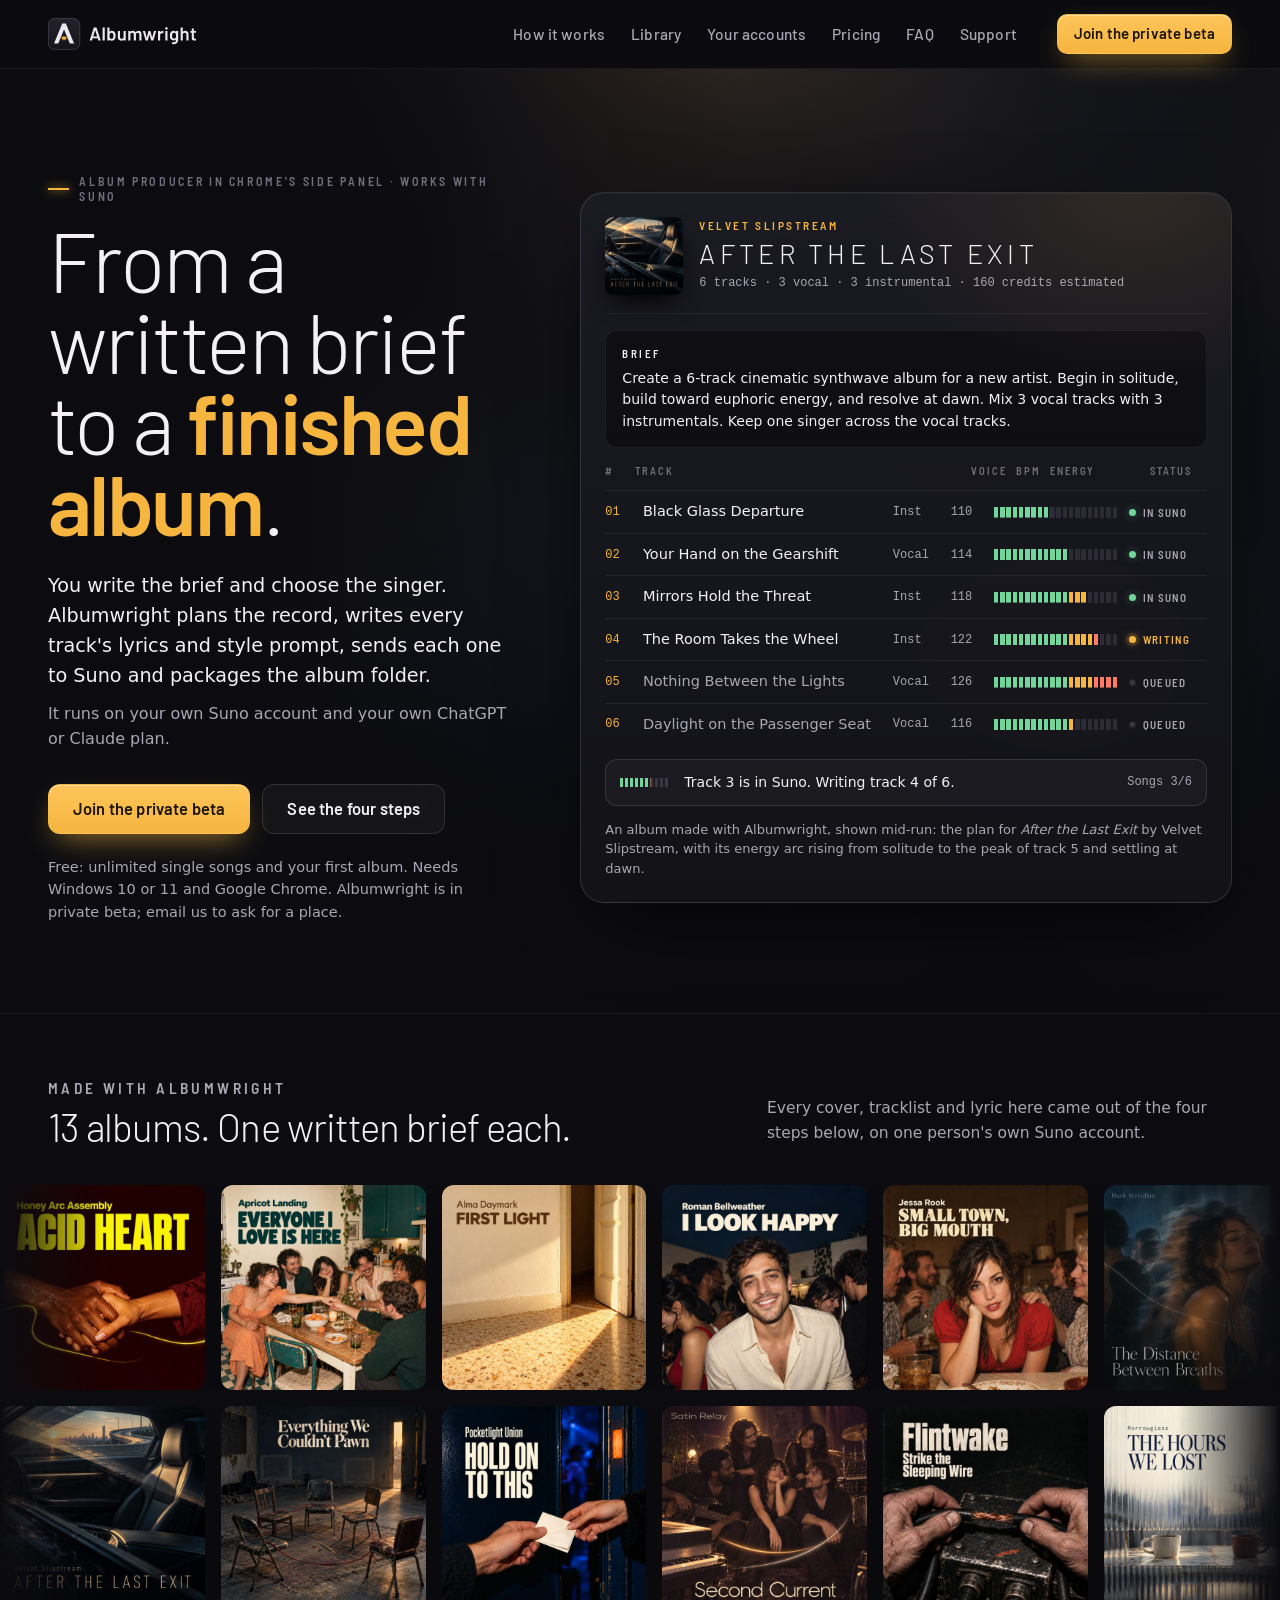
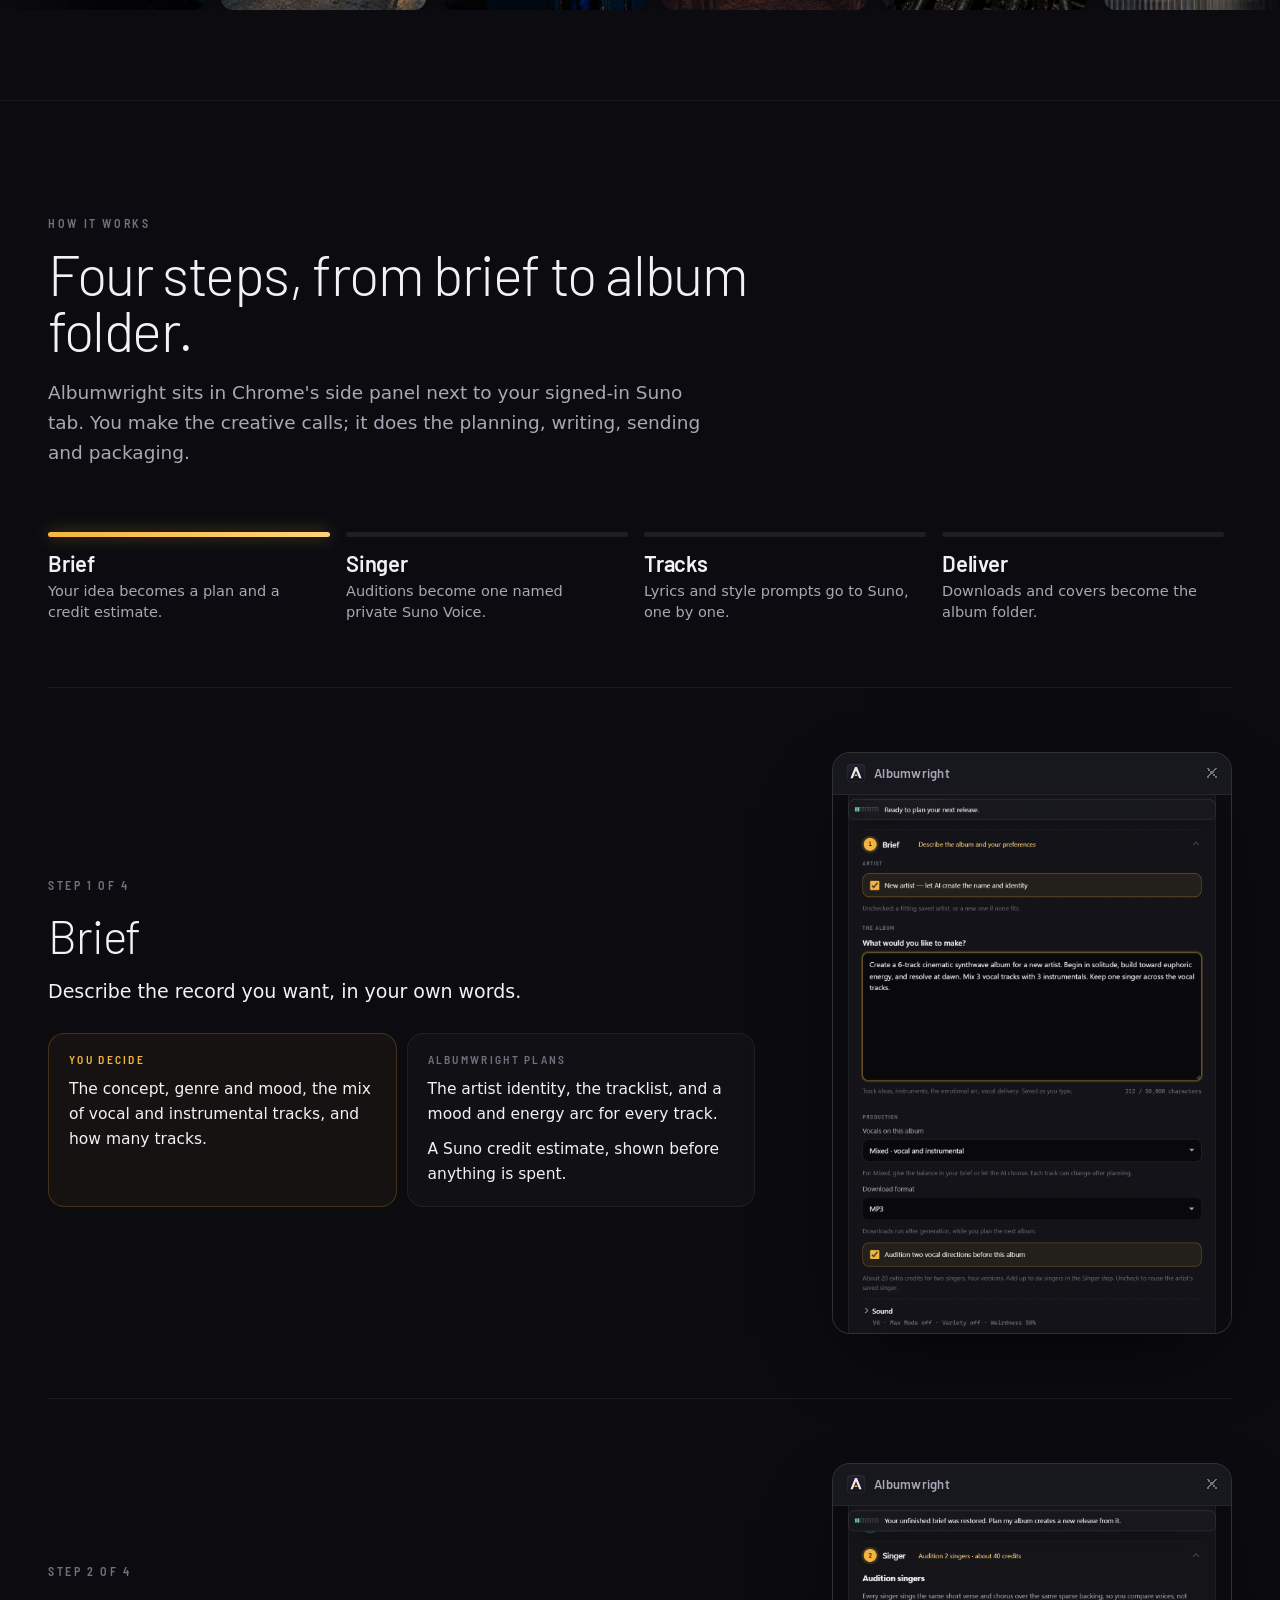
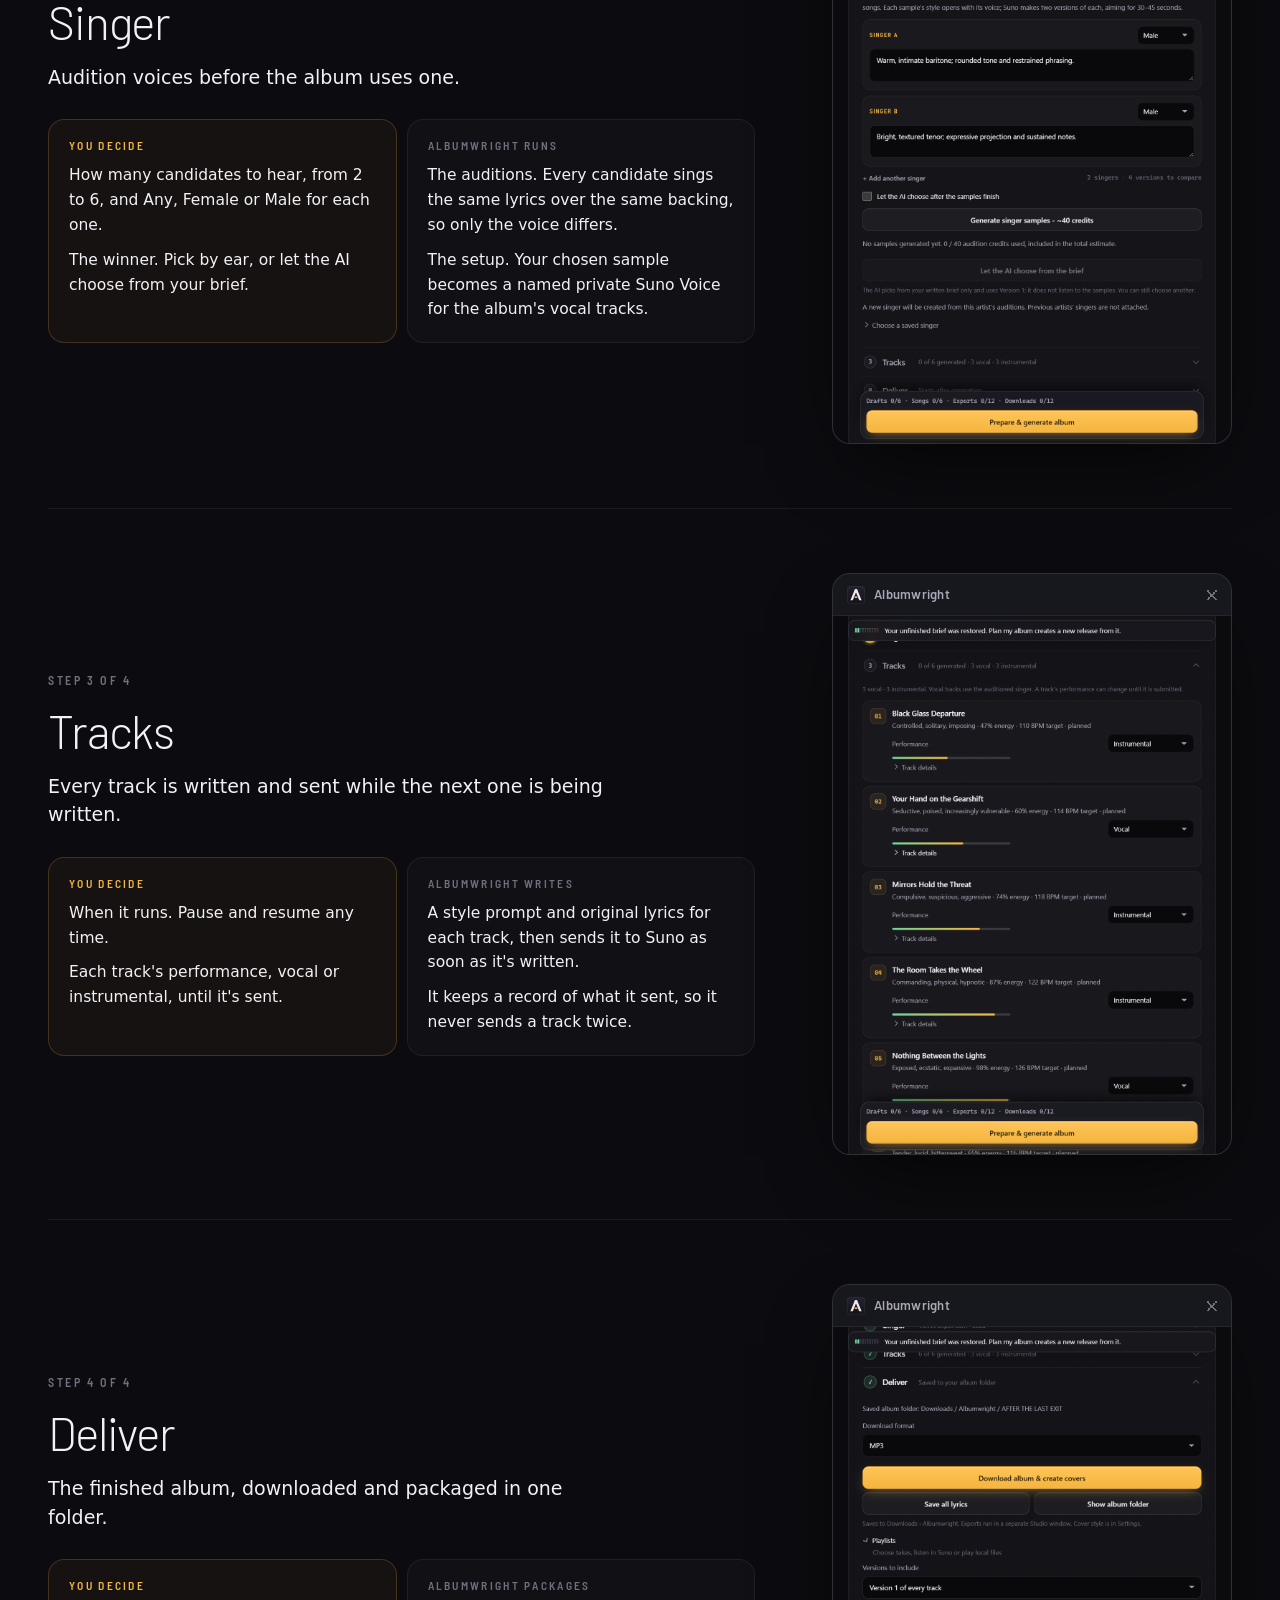
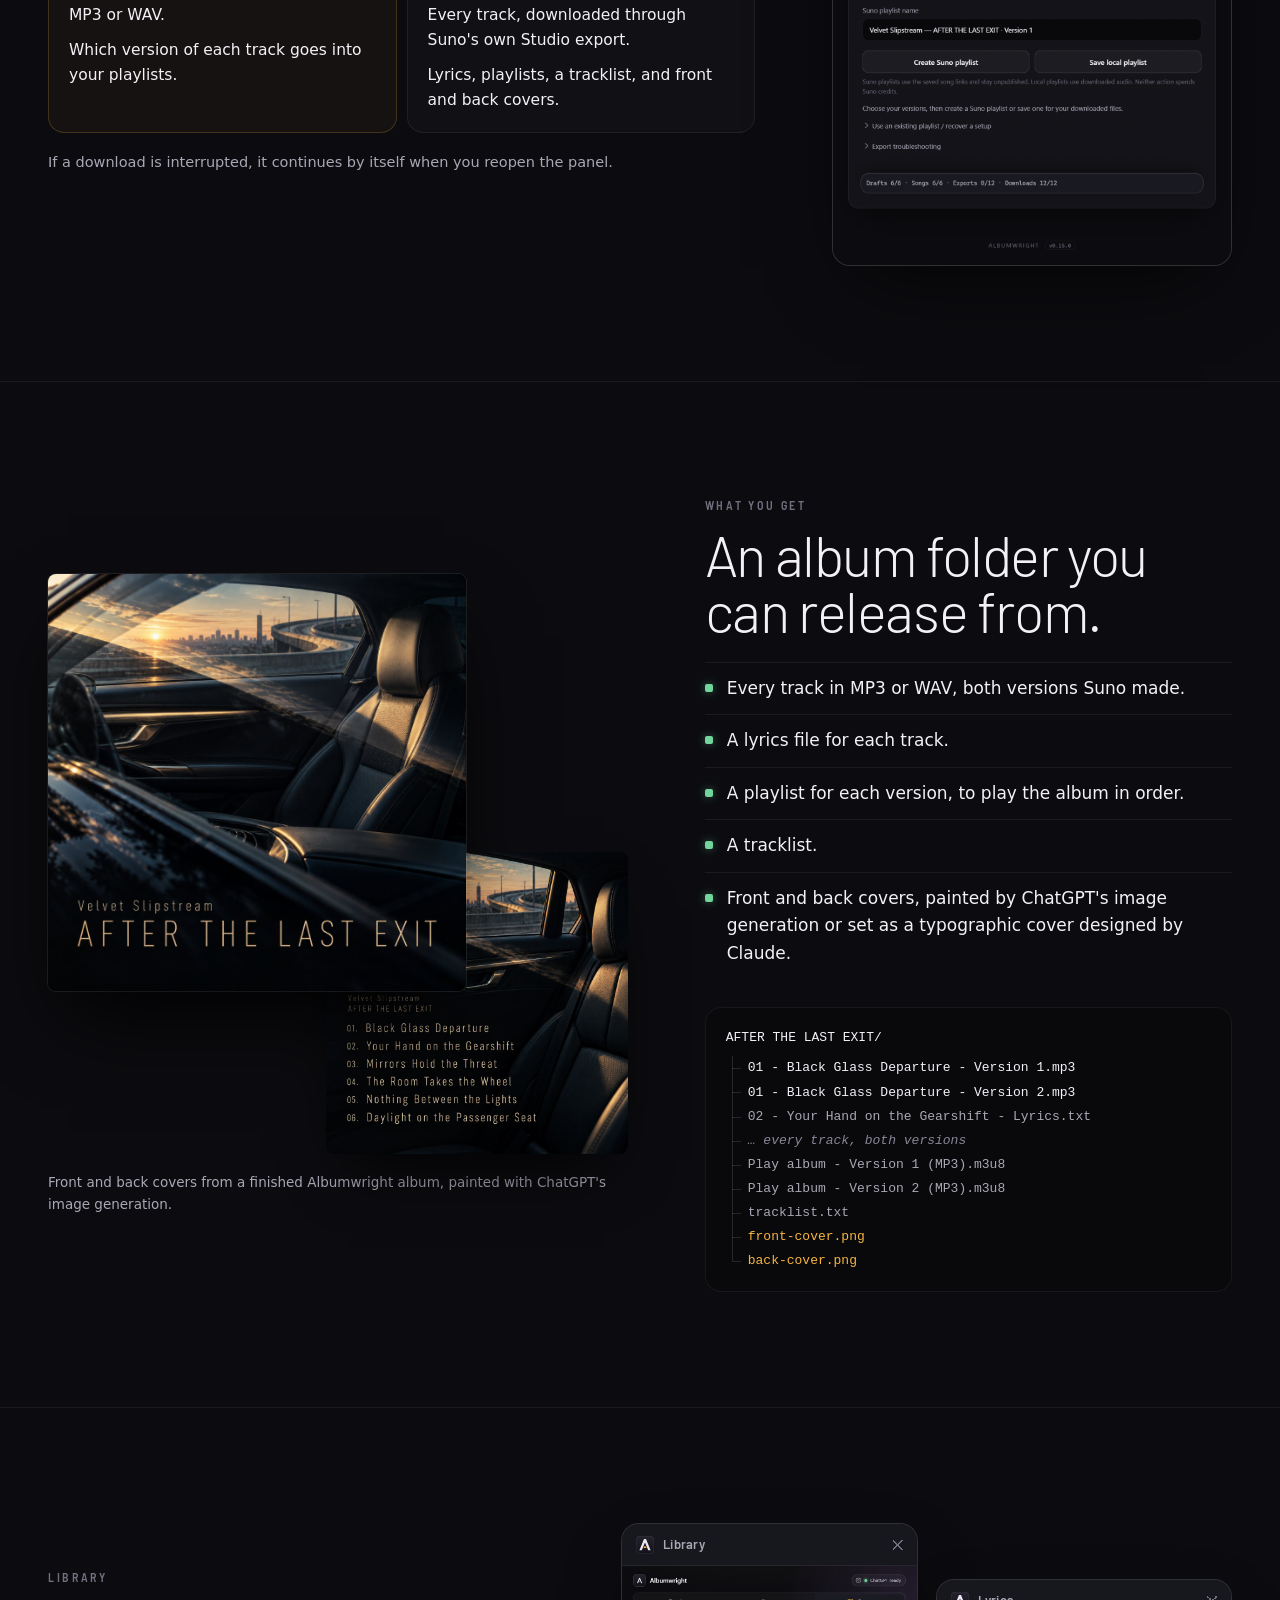
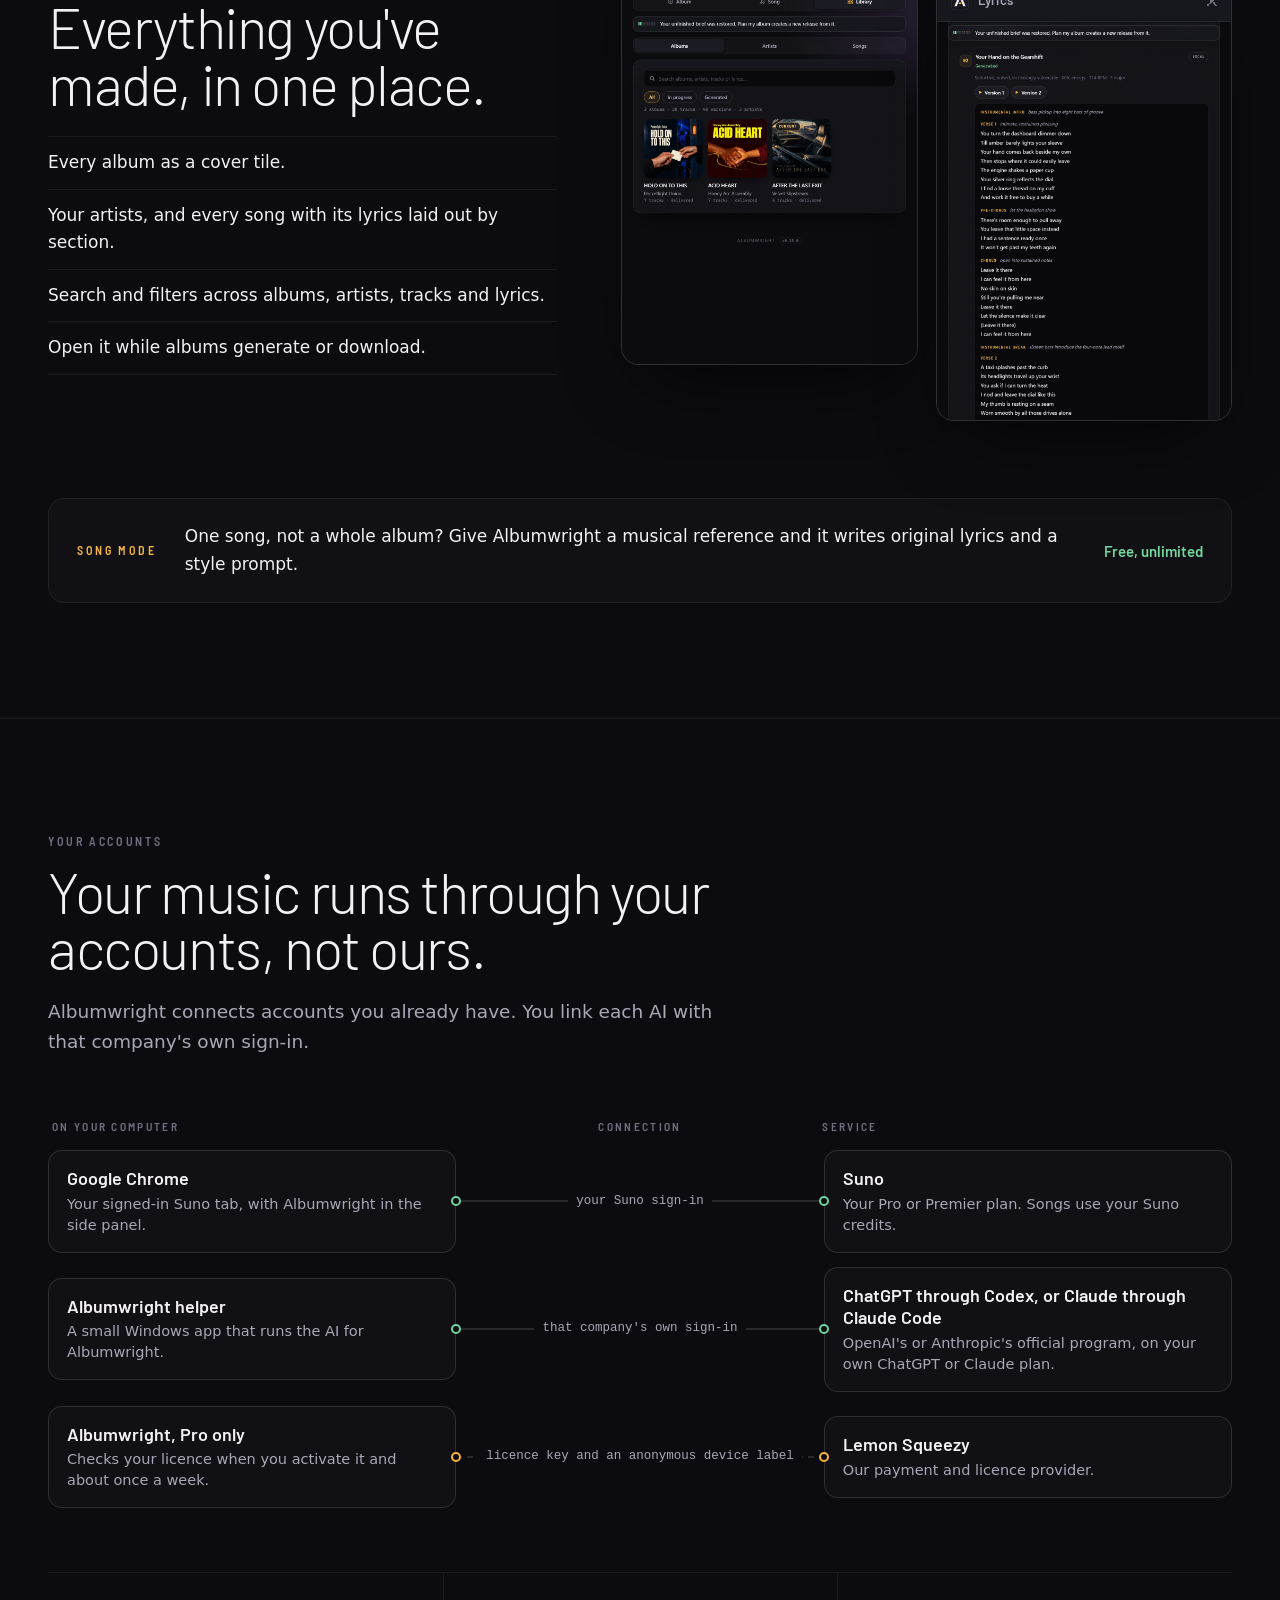
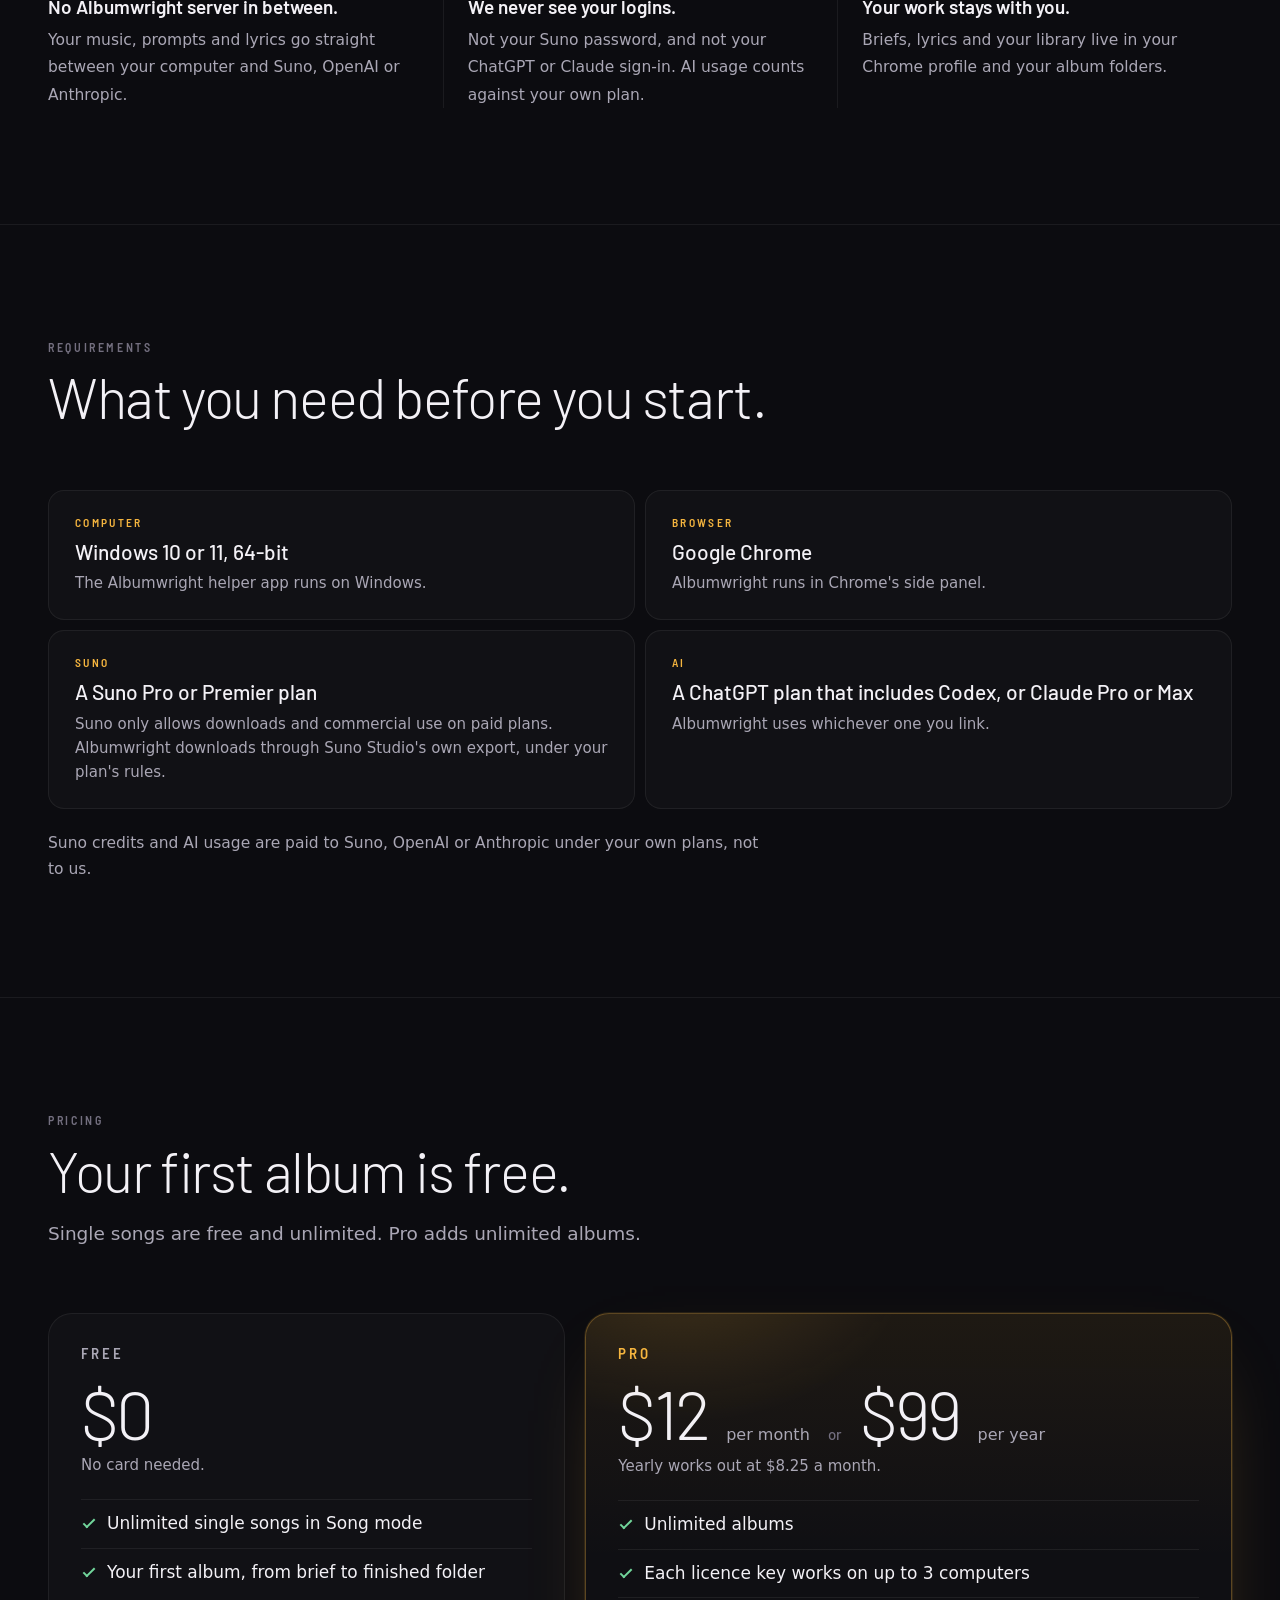
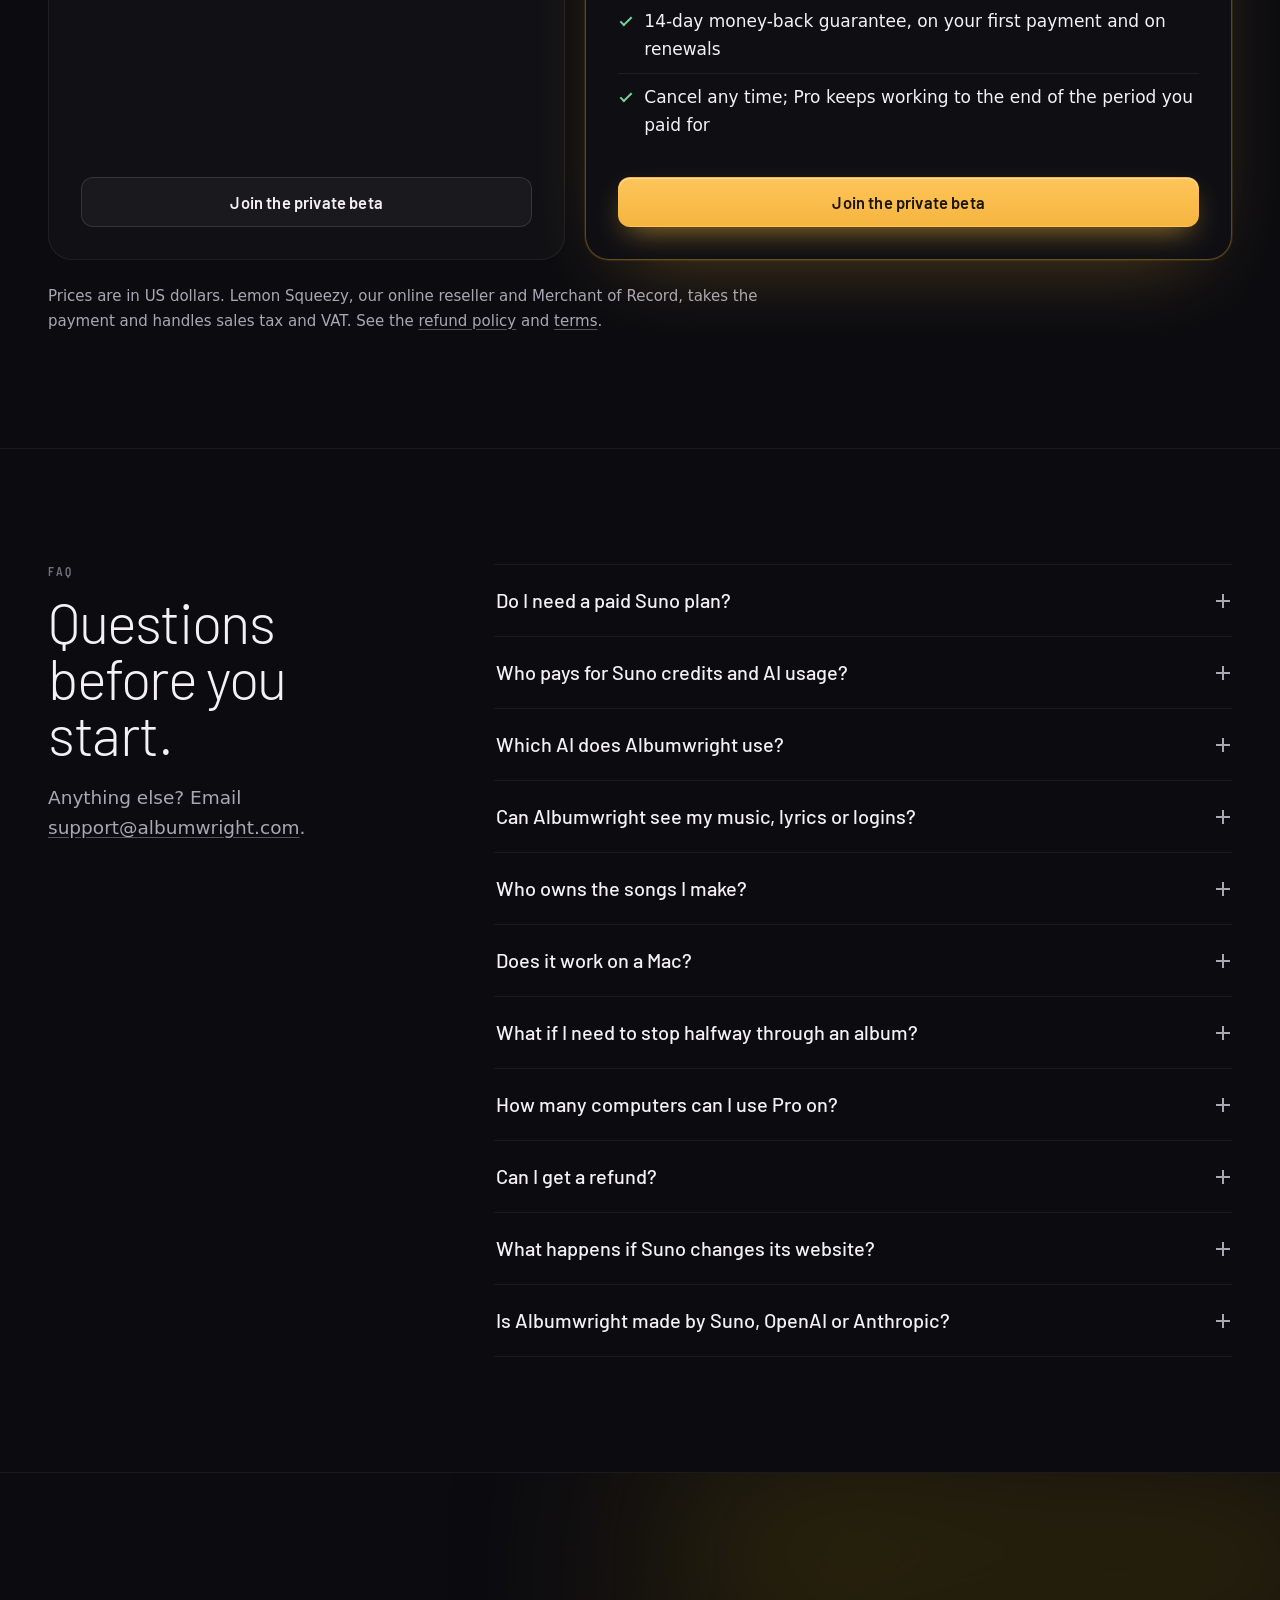
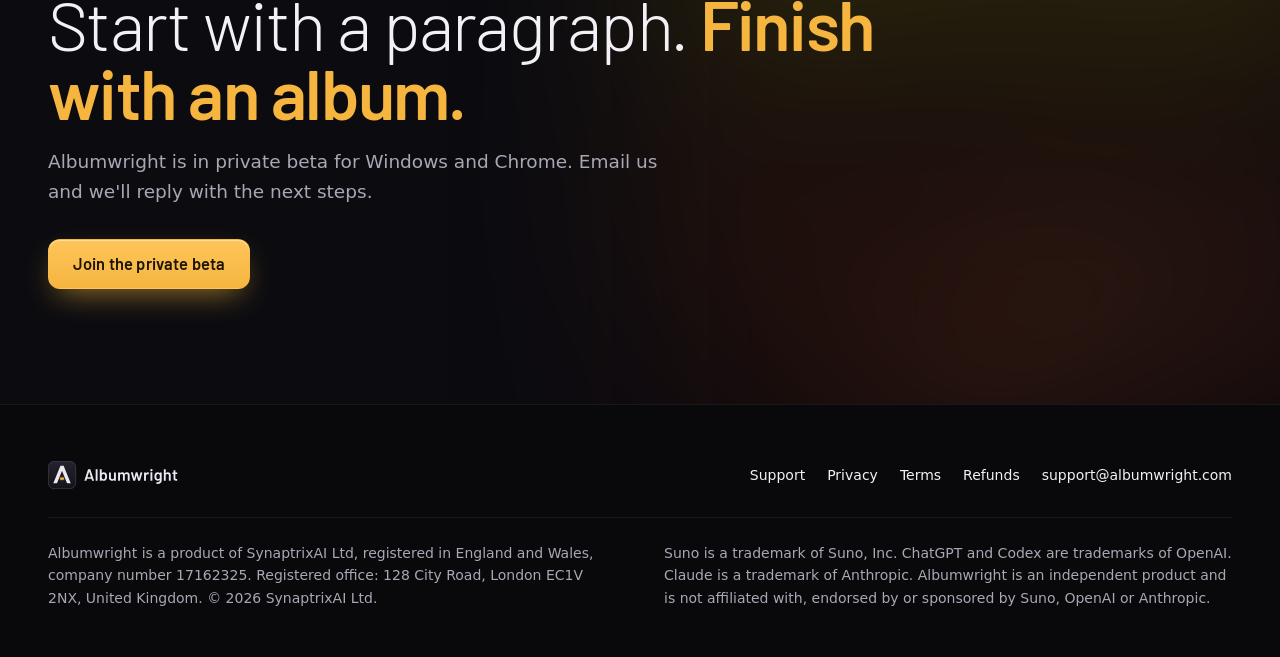
==== commit c305541e: "Publish site from albumwright@3ac2d14" ====
--- a/index.html
+++ b/index.html
@@ -105,22 +105,34 @@
   </div>
 </section>
 
+<section class="wall" aria-labelledby="wall-title">
+  <div class="wrap wall-head reveal">
+    <div><p class="label">Made with Albumwright</p><h2 id="wall-title" class="wall-title">13 albums. One written brief each.</h2></div>
+    <p>Every cover, tracklist and lyric here came out of the four steps below, on one person's own Suno account.</p>
+  </div>
+  <div class="wall-rows" aria-hidden="true">
+    <div class="wall-row"><div class="wall-track"><figure class="tile"><img src="assets/art/wall/acid-heart.jpg" alt="" width="560" height="560" loading="lazy" decoding="async"><figcaption><b>ACID HEART</b><span>Honey Arc Assembly</span></figcaption></figure><figure class="tile"><img src="assets/art/wall/everyone-i-love-is-here.jpg" alt="" width="560" height="560" loading="lazy" decoding="async"><figcaption><b>EVERYONE I LOVE IS HERE</b><span>Apricot Landing</span></figcaption></figure><figure class="tile"><img src="assets/art/wall/first-light.jpg" alt="" width="560" height="560" loading="lazy" decoding="async"><figcaption><b>FIRST LIGHT</b><span>Alma Daymark</span></figcaption></figure><figure class="tile"><img src="assets/art/wall/i-look-happy.jpg" alt="" width="560" height="560" loading="lazy" decoding="async"><figcaption><b>I LOOK HAPPY</b><span>Roman Bellweather</span></figcaption></figure><figure class="tile"><img src="assets/art/wall/small-town-big-mouth.jpg" alt="" width="560" height="560" loading="lazy" decoding="async"><figcaption><b>SMALL TOWN, BIG MOUTH</b><span>Jessa Rook</span></figcaption></figure><figure class="tile"><img src="assets/art/wall/the-distance-between-breaths.jpg" alt="" width="560" height="560" loading="lazy" decoding="async"><figcaption><b>The Distance Between Breaths</b><span>Hush Meridian</span></figcaption></figure><figure class="tile"><img src="assets/art/wall/the-weight-of-waking.jpg" alt="" width="560" height="560" loading="lazy" decoding="async"><figcaption><b>THE WEIGHT OF WAKING</b><span>Sable Pendulum</span></figcaption></figure><figure class="tile"><img src="assets/art/wall/acid-heart.jpg" alt="" width="560" height="560" loading="lazy" decoding="async"><figcaption><b>ACID HEART</b><span>Honey Arc Assembly</span></figcaption></figure><figure class="tile"><img src="assets/art/wall/everyone-i-love-is-here.jpg" alt="" width="560" height="560" loading="lazy" decoding="async"><figcaption><b>EVERYONE I LOVE IS HERE</b><span>Apricot Landing</span></figcaption></figure><figure class="tile"><img src="assets/art/wall/first-light.jpg" alt="" width="560" height="560" loading="lazy" decoding="async"><figcaption><b>FIRST LIGHT</b><span>Alma Daymark</span></figcaption></figure><figure class="tile"><img src="assets/art/wall/i-look-happy.jpg" alt="" width="560" height="560" loading="lazy" decoding="async"><figcaption><b>I LOOK HAPPY</b><span>Roman Bellweather</span></figcaption></figure><figure class="tile"><img src="assets/art/wall/small-town-big-mouth.jpg" alt="" width="560" height="560" loading="lazy" decoding="async"><figcaption><b>SMALL TOWN, BIG MOUTH</b><span>Jessa Rook</span></figcaption></figure><figure class="tile"><img src="assets/art/wall/the-distance-between-breaths.jpg" alt="" width="560" height="560" loading="lazy" decoding="async"><figcaption><b>The Distance Between Breaths</b><span>Hush Meridian</span></figcaption></figure><figure class="tile"><img src="assets/art/wall/the-weight-of-waking.jpg" alt="" width="560" height="560" loading="lazy" decoding="async"><figcaption><b>THE WEIGHT OF WAKING</b><span>Sable Pendulum</span></figcaption></figure></div></div>
+    <div class="wall-row reverse"><div class="wall-track"><figure class="tile"><img src="assets/art/wall/after-the-last-exit.jpg" alt="" width="560" height="560" loading="lazy" decoding="async"><figcaption><b>AFTER THE LAST EXIT</b><span>Velvet Slipstream</span></figcaption></figure><figure class="tile"><img src="assets/art/wall/everything-we-couldn-t-pawn.jpg" alt="" width="560" height="560" loading="lazy" decoding="async"><figcaption><b>Everything We Couldn't Pawn</b></figcaption></figure><figure class="tile"><img src="assets/art/wall/hold-on-to-this.jpg" alt="" width="560" height="560" loading="lazy" decoding="async"><figcaption><b>HOLD ON TO THIS</b><span>Pocketlight Union</span></figcaption></figure><figure class="tile"><img src="assets/art/wall/second-current.jpg" alt="" width="560" height="560" loading="lazy" decoding="async"><figcaption><b>Second Current</b><span>Satin Relay</span></figcaption></figure><figure class="tile"><img src="assets/art/wall/strike-the-sleeping-wire.jpg" alt="" width="560" height="560" loading="lazy" decoding="async"><figcaption><b>Strike the Sleeping Wire</b><span>Flintwake</span></figcaption></figure><figure class="tile"><img src="assets/art/wall/the-hours-we-lost.jpg" alt="" width="560" height="560" loading="lazy" decoding="async"><figcaption><b>THE HOURS WE LOST</b><span>Morrowglass</span></figcaption></figure><figure class="tile"><img src="assets/art/wall/after-the-last-exit.jpg" alt="" width="560" height="560" loading="lazy" decoding="async"><figcaption><b>AFTER THE LAST EXIT</b><span>Velvet Slipstream</span></figcaption></figure><figure class="tile"><img src="assets/art/wall/everything-we-couldn-t-pawn.jpg" alt="" width="560" height="560" loading="lazy" decoding="async"><figcaption><b>Everything We Couldn't Pawn</b></figcaption></figure><figure class="tile"><img src="assets/art/wall/hold-on-to-this.jpg" alt="" width="560" height="560" loading="lazy" decoding="async"><figcaption><b>HOLD ON TO THIS</b><span>Pocketlight Union</span></figcaption></figure><figure class="tile"><img src="assets/art/wall/second-current.jpg" alt="" width="560" height="560" loading="lazy" decoding="async"><figcaption><b>Second Current</b><span>Satin Relay</span></figcaption></figure><figure class="tile"><img src="assets/art/wall/strike-the-sleeping-wire.jpg" alt="" width="560" height="560" loading="lazy" decoding="async"><figcaption><b>Strike the Sleeping Wire</b><span>Flintwake</span></figcaption></figure><figure class="tile"><img src="assets/art/wall/the-hours-we-lost.jpg" alt="" width="560" height="560" loading="lazy" decoding="async"><figcaption><b>THE HOURS WE LOST</b><span>Morrowglass</span></figcaption></figure></div></div>
+  </div>
+  <ul class="sr-only"><li>ACID HEART by Honey Arc Assembly, 7 tracks</li><li>AFTER THE LAST EXIT by Velvet Slipstream, 6 tracks</li><li>EVERYONE I LOVE IS HERE by Apricot Landing, 10 tracks</li><li>Everything We Couldn't Pawn, 5 tracks</li><li>FIRST LIGHT by Alma Daymark, 2 tracks</li><li>HOLD ON TO THIS by Pocketlight Union, 7 tracks</li><li>I LOOK HAPPY by Roman Bellweather, 11 tracks</li><li>Second Current by Satin Relay, 6 tracks</li><li>SMALL TOWN, BIG MOUTH by Jessa Rook, 11 tracks</li><li>Strike the Sleeping Wire by Flintwake, 10 tracks</li><li>The Distance Between Breaths by Hush Meridian, 7 tracks</li><li>THE HOURS WE LOST by Morrowglass, 8 tracks</li><li>THE WEIGHT OF WAKING by Sable Pendulum, 7 tracks</li></ul>
+</section>
+
 <section class="section" id="how" aria-labelledby="how-title">
   <div class="wrap">
-    <header class="section-head">
+    <header class="section-head reveal">
       <p class="label">How it works</p>
       <h2 id="how-title">Four steps, from brief to album folder.</h2>
       <p>Albumwright sits in Chrome's side panel next to your signed-in Suno tab. You make the creative calls; it does the planning, writing, sending and packaging.</p>
     </header>
 
-    <ol class="rail">
+    <ol class="rail reveal">
       <li><a href="#step-brief"><b>Brief</b><span>Your idea becomes a plan and a credit estimate.</span></a></li>
       <li><a href="#step-singer"><b>Singer</b><span>Auditions become one named private Suno Voice.</span></a></li>
       <li><a href="#step-tracks"><b>Tracks</b><span>Lyrics and style prompts go to Suno, one by one.</span></a></li>
       <li><a href="#step-deliver"><b>Deliver</b><span>Downloads and covers become the album folder.</span></a></li>
     </ol>
 
-    <article class="step" id="step-brief" aria-labelledby="step-brief-title">
+    <article class="step reveal" id="step-brief" aria-labelledby="step-brief-title">
       <div>
         <p class="label">Step 1 of 4</p>
         <h3 id="step-brief-title">Brief</h3>
@@ -136,7 +148,7 @@
       </figure>
     </article>
 
-    <article class="step" id="step-singer" aria-labelledby="step-singer-title">
+    <article class="step reveal" id="step-singer" aria-labelledby="step-singer-title">
       <div>
         <p class="label">Step 2 of 4</p>
         <h3 id="step-singer-title">Singer</h3>
@@ -152,7 +164,7 @@
       </figure>
     </article>
 
-    <article class="step" id="step-tracks" aria-labelledby="step-tracks-title">
+    <article class="step reveal" id="step-tracks" aria-labelledby="step-tracks-title">
       <div>
         <p class="label">Step 3 of 4</p>
         <h3 id="step-tracks-title">Tracks</h3>
@@ -168,7 +180,7 @@
       </figure>
     </article>
 
-    <article class="step" id="step-deliver" aria-labelledby="step-deliver-title">
+    <article class="step reveal" id="step-deliver" aria-labelledby="step-deliver-title">
       <div>
         <p class="label">Step 4 of 4</p>
         <h3 id="step-deliver-title">Deliver</h3>
@@ -188,7 +200,7 @@
 </section>
 
 <section class="section" id="folder" aria-labelledby="folder-title">
-  <div class="wrap deliver-grid">
+  <div class="wrap deliver-grid reveal">
     <div class="deliver-art">
       <figure class="covers">
         <div class="cover-stack">
@@ -228,7 +240,7 @@
 
 <section class="section" id="library" aria-labelledby="library-title">
   <div class="wrap">
-    <div class="library-grid">
+    <div class="library-grid reveal">
       <div>
         <p class="label">Library</p>
         <h2 id="library-title">Everything you've made, in one place.</h2>
@@ -260,12 +272,12 @@
 
 <section class="section" id="accounts" aria-labelledby="accounts-title">
   <div class="wrap">
-    <header class="section-head">
+    <header class="section-head reveal">
       <p class="label">Your accounts</p>
       <h2 id="accounts-title">Your music runs through your accounts, not ours.</h2>
       <p>Albumwright connects accounts you already have. You link each AI with that company's own sign-in.</p>
     </header>
-    <div class="bay">
+    <div class="bay reveal">
       <div class="bay-head" aria-hidden="true"><span>On your computer</span><span>Connection</span><span>Service</span></div>
       <div class="patch">
         <div class="jack"><b>Google Chrome</b><span>Your signed-in Suno tab, with Albumwright in the side panel.</span></div>
@@ -293,11 +305,11 @@
 
 <section class="section" id="requirements" aria-labelledby="req-title">
   <div class="wrap">
-    <header class="section-head">
+    <header class="section-head reveal">
       <p class="label">Requirements</p>
       <h2 id="req-title">What you need before you start.</h2>
     </header>
-    <dl class="specs">
+    <dl class="specs reveal">
       <div><dt>Computer</dt><dd><b>Windows 10 or 11, 64-bit</b><span>The Albumwright helper app runs on Windows.</span></dd></div>
       <div><dt>Browser</dt><dd><b>Google Chrome</b><span>Albumwright runs in Chrome's side panel.</span></dd></div>
       <div><dt>Suno</dt><dd><b>A Suno Pro or Premier plan</b><span>Suno only allows downloads and commercial use on paid plans. Albumwright downloads through Suno Studio's own export, under your plan's rules.</span></dd></div>
@@ -309,12 +321,12 @@
 
 <section class="section" id="pricing" aria-labelledby="pricing-title">
   <div class="wrap">
-    <header class="section-head">
+    <header class="section-head reveal">
       <p class="label">Pricing</p>
       <h2 id="pricing-title">Your first album is free.</h2>
       <p>Single songs are free and unlimited. Pro adds unlimited albums.</p>
     </header>
-    <div class="plans">
+    <div class="plans reveal">
       <div class="plan">
         <h3>Free</h3>
         <p class="price"><b>$0</b></p>
@@ -347,7 +359,7 @@
 
 <section class="section" id="faq" aria-labelledby="faq-title">
   <div class="wrap faq-grid">
-    <header class="section-head">
+    <header class="section-head reveal">
       <p class="label">FAQ</p>
       <h2 id="faq-title">Questions before you start.</h2>
       <p>Anything else? Email <a href="mailto:support@albumwright.com">support@albumwright.com</a>.</p>
@@ -402,7 +414,7 @@
 </section>
 
 <section class="section closing" aria-labelledby="closing-title">
-  <div class="wrap">
+  <div class="wrap reveal">
     <div>
       <h2 id="closing-title">Start with a paragraph. <strong>Finish with an album.</strong></h2>
       <p data-show="beta">Albumwright is in private beta for Windows and Chrome. Email us and we'll reply with the next steps.</p>
--- a/assets/site.css
+++ b/assets/site.css
@@ -1,5 +1,5 @@
-/* Albumwright — "night console". A mixing desk after dark: violet-black panels,
-   engraved DIN labels, amber VU light for anything live or primary.
+/* Albumwright — "lit by the work". A studio at night: a deep neutral room, glass panels,
+   one amber light for whatever is live, and the albums' own artwork for colour.
    Self-hosted Barlow (SIL OFL 1.1); system fonts for body and data. No external requests. */
 
 @font-face{font-family:"Barlow";src:url(fonts/barlow-300.woff2) format("woff2");font-weight:300;font-style:normal;font-display:swap}
@@ -9,31 +9,24 @@
 
 :root{
   color-scheme:dark;
-  --room:#121117;      /* page */
-  --console:#1b1a22;   /* panels */
-  --raised:#24222d;    /* raised controls */
-  --well:#0e0d12;      /* recessed areas */
-  --rule:#312e3b;
-  --rule-strong:#433f50;
-  --chalk:#ece8f2;     /* primary text */
-  --fog:#a49fb3;       /* secondary text */
-  --unlit:#2c2936;     /* unlit meter segments */
-  --amber:#f3b23c;     /* live, primary */
-  --amber-ink:#1c1404;
-  --signal:#7fd6a4;    /* connected, done */
-  --peak:#f2715b;      /* errors, peak */
-  --f-display:"Barlow","Bahnschrift","DIN Alternate","Segoe UI",system-ui,sans-serif;
+  --room:#0c0c10;--panel:#141419;--panel-2:#1b1b23;--well:#09090c;
+  --line:#ffffff10;--line-2:#ffffff1f;
+  --ink:#f3f1f6;--ink-2:#aaa7b5;--ink-3:#736f7f;
+  --amber:#f5b53f;--amber-2:#ffd27a;--amber-ink:#1d1504;--amber-glow:#f5b53f2b;
+  --signal:#72d69c;--peak:#ff7b63;--unlit:#2d2b36;
+  /* Names from the first build, kept for the legal and support pages. */
+  --console:var(--panel);--raised:var(--panel-2);--rule:var(--line);--rule-strong:var(--line-2);--chalk:var(--ink);--fog:var(--ink-2);
+  --f-display:"Barlow","Bahnschrift","Segoe UI",system-ui,sans-serif;
   --f-label:"Barlow Semi Condensed","Bahnschrift","DIN Condensed","Arial Narrow",sans-serif;
   --f-body:"Segoe UI Variable Text","Segoe UI",system-ui,-apple-system,"Helvetica Neue",Arial,sans-serif;
   --f-mono:"Cascadia Mono","Cascadia Code",Consolas,ui-monospace,"SF Mono",Menlo,monospace;
-  --gutter:clamp(16px,4vw,48px);
-  --max:1200px;
-  --radius:14px;
-}
-
+  --gutter:clamp(16px,4vw,48px);--max:1200px;--radius:16px;--r-lg:24px;
+  --shadow:0 30px 80px -30px #000d,0 1px 0 #ffffff0a inset;
+  --ease:cubic-bezier(.2,.7,.2,1);
+}
 *,*::before,*::after{box-sizing:border-box}
 html{background:var(--room);-webkit-text-size-adjust:100%;scroll-padding-top:84px}
-body{margin:0;background:var(--room);color:var(--chalk);font:400 17px/1.62 var(--f-body);-webkit-font-smoothing:antialiased;text-rendering:optimizeLegibility}
+body{margin:0;background:var(--room);color:var(--ink);font:400 17px/1.62 var(--f-body);-webkit-font-smoothing:antialiased;text-rendering:optimizeLegibility;overflow-x:hidden}
 img{max-width:100%;height:auto;display:block}
 a{color:inherit;text-decoration-color:color-mix(in srgb,currentColor 45%,transparent);text-underline-offset:3px}
 a:hover{text-decoration-color:currentColor}
@@ -41,7 +34,8 @@
 [hidden]{display:none!important}
 p{margin:0 0 1em}
 strong{font-weight:600}
-code,kbd{font-family:var(--f-mono);font-size:.88em;background:var(--well);border:1px solid var(--rule);border-radius:5px;padding:.08em .38em}
+code,kbd{font-family:var(--f-mono);font-size:.88em;background:var(--well);border:1px solid var(--line);border-radius:5px;padding:.08em .38em}
+::selection{background:#f5b53f55}
 
 .wrap{max-width:calc(var(--max) + var(--gutter)*2);margin:0 auto;padding:0 var(--gutter)}
 .skip{position:absolute;left:12px;top:-60px;z-index:50;padding:10px 14px;border-radius:8px;background:var(--amber);color:var(--amber-ink);font-weight:600;text-decoration:none}
@@ -49,83 +43,94 @@
 .sr-only{position:absolute;width:1px;height:1px;overflow:hidden;clip:rect(0 0 0 0);white-space:nowrap}
 
 /* ── Type ─────────────────────────────────────────────── */
-.label{margin:0 0 14px;font:600 12.5px/1.3 var(--f-label);letter-spacing:.2em;text-transform:uppercase;color:var(--fog)}
+.label{margin:0 0 14px;font:600 12px/1.3 var(--f-label);letter-spacing:.22em;text-transform:uppercase;color:var(--ink-3)}
 .label.amber{color:var(--amber)}
-h1,h2,h3{margin:0;font-family:var(--f-display);color:var(--chalk)}
-h1{font-weight:300;font-size:clamp(46px,6.4vw,88px);line-height:.98;letter-spacing:-.025em}
+h1,h2,h3{margin:0;font-family:var(--f-display);color:var(--ink)}
+h1{font-weight:300;font-size:clamp(46px,6.6vw,92px);line-height:.96;letter-spacing:-.03em}
 h1 strong,h2 strong{font-weight:600;color:var(--amber)}
-h2{font-weight:300;font-size:clamp(34px,4.2vw,56px);line-height:1.02;letter-spacing:-.02em}
-h3{font-weight:600;font-size:22px;line-height:1.2;letter-spacing:-.005em}
-.lede{font-size:clamp(18px,1.5vw,20px);line-height:1.55;color:var(--chalk);max-width:34em}
-.muted{color:var(--fog)}
-.fine{font-size:14.5px;line-height:1.55;color:var(--fog)}
-.mono{font-family:var(--f-mono);font-size:13px;letter-spacing:0;color:var(--fog)}
+h2{font-weight:300;font-size:clamp(34px,4.4vw,58px);line-height:1;letter-spacing:-.025em}
+h3{font-weight:600;font-size:22px;line-height:1.2;letter-spacing:-.01em}
+.lede{font-size:clamp(18px,1.5vw,20px);line-height:1.55;color:var(--ink);max-width:34em}
+.muted{color:var(--ink-2)}
+.fine{font-size:14.5px;line-height:1.55;color:var(--ink-2)}
+.mono{font-family:var(--f-mono);font-size:13px;letter-spacing:0;color:var(--ink-2)}
 
 /* ── Buttons ──────────────────────────────────────────── */
-.btn{display:inline-flex;align-items:center;justify-content:center;gap:10px;min-height:48px;padding:12px 22px;border-radius:10px;border:1px solid transparent;font:600 16.5px/1.15 var(--f-display);letter-spacing:.01em;text-decoration:none;cursor:pointer;transition:background-color .15s,border-color .15s,color .15s,box-shadow .15s}
-.btn-primary{background:var(--amber);color:var(--amber-ink);box-shadow:0 0 0 1px #f3b23c55,0 6px 22px -8px #f3b23c88}
-.btn-primary:hover{background:#ffc455}
-.btn-ghost{background:var(--raised);border-color:var(--rule-strong);color:var(--chalk)}
-.btn-ghost:hover{border-color:var(--fog)}
-.btn-sm{min-height:40px;padding:8px 16px;font-size:15px}
+.btn{display:inline-flex;align-items:center;justify-content:center;gap:10px;min-height:50px;padding:12px 24px;border-radius:12px;border:1px solid transparent;font:600 16.5px/1.15 var(--f-display);letter-spacing:.01em;text-decoration:none;cursor:pointer;transition:background-color .15s,border-color .15s,color .15s,box-shadow .2s,transform .06s}
+.btn:active{transform:translateY(1px)}
+.btn-primary{background:linear-gradient(180deg,#ffc55a,var(--amber));color:var(--amber-ink);box-shadow:0 1px 0 #ffffff66 inset,0 12px 30px -10px #f5b53fa6}
+.btn-primary:hover{background:linear-gradient(180deg,#ffd078,#f8bc4d);box-shadow:0 1px 0 #ffffff66 inset,0 14px 34px -10px #f5b53fcc}
+.btn-ghost{background:#ffffff0a;border-color:var(--line-2);color:var(--ink);backdrop-filter:blur(8px)}
+.btn-ghost:hover{background:#ffffff12;border-color:#ffffff33}
+.btn-sm{min-height:40px;padding:8px 16px;font-size:15px;border-radius:10px}
 .cta-row{display:flex;flex-wrap:wrap;gap:12px;align-items:center}
 
 /* ── Header ───────────────────────────────────────────── */
-.site-head{position:sticky;top:0;z-index:20;background:#121117e6;border-bottom:1px solid var(--rule);backdrop-filter:blur(14px);-webkit-backdrop-filter:blur(14px)}
+.site-head{position:sticky;top:0;z-index:20;background:#0c0c10cc;border-bottom:1px solid var(--line);backdrop-filter:blur(18px) saturate(1.2);-webkit-backdrop-filter:blur(18px) saturate(1.2)}
 .site-head .wrap{display:flex;align-items:center;gap:28px;height:68px}
 .brand{display:inline-flex;align-items:center;flex:none;border-radius:8px}
 .brand img{height:32px;width:auto}
-.nav{display:flex;align-items:center;gap:4px;margin-left:auto}
-.nav a{padding:8px 12px;border-radius:8px;font:500 15.5px/1 var(--f-display);color:var(--fog);text-decoration:none;letter-spacing:.01em}
-.nav a:hover,.nav a[aria-current="page"]{color:var(--chalk);background:#ffffff0a}
+.nav{display:flex;align-items:center;gap:2px;margin-left:auto}
+.nav a{padding:8px 12px;border-radius:9px;font:500 15.5px/1 var(--f-display);color:var(--ink-2);text-decoration:none;letter-spacing:.01em;transition:color .15s,background .15s}
+.nav a:hover,.nav a[aria-current="page"]{color:var(--ink);background:#ffffff0a}
 .head-cta{flex:none}
 .menu{display:none;margin-left:auto}
-.menu summary{list-style:none;cursor:pointer;display:inline-flex;align-items:center;gap:8px;min-height:40px;padding:8px 14px;border-radius:9px;border:1px solid var(--rule-strong);background:var(--raised);font:600 15px/1 var(--f-display)}
+.menu summary{list-style:none;cursor:pointer;display:inline-flex;align-items:center;gap:8px;min-height:40px;padding:8px 14px;border-radius:10px;border:1px solid var(--line-2);background:#ffffff0a;font:600 15px/1 var(--f-display)}
 .menu summary::-webkit-details-marker{display:none}
-.menu summary::before{content:"";width:14px;height:10px;background:linear-gradient(var(--chalk) 0 0) top/100% 2px no-repeat,linear-gradient(var(--chalk) 0 0) center/100% 2px no-repeat,linear-gradient(var(--chalk) 0 0) bottom/100% 2px no-repeat}
+.menu summary::before{content:"";width:14px;height:10px;background:linear-gradient(var(--ink) 0 0) top/100% 2px no-repeat,linear-gradient(var(--ink) 0 0) center/100% 2px no-repeat,linear-gradient(var(--ink) 0 0) bottom/100% 2px no-repeat}
 .menu[open] summary::before{background:linear-gradient(var(--amber) 0 0) center/100% 2px no-repeat}
-.menu-panel{position:absolute;left:0;right:0;top:68px;padding:12px var(--gutter) 20px;background:var(--console);border-bottom:1px solid var(--rule);box-shadow:0 20px 40px #000a}
-.menu-panel a:not(.btn){display:block;padding:13px 4px;border-bottom:1px solid var(--rule);font:500 18px/1.2 var(--f-display);text-decoration:none}
+.menu-panel{position:absolute;left:0;right:0;top:68px;padding:12px var(--gutter) 20px;background:#101015f5;backdrop-filter:blur(18px);border-bottom:1px solid var(--line);box-shadow:0 20px 40px #000a}
+.menu-panel a:not(.btn){display:block;padding:13px 4px;border-bottom:1px solid var(--line);font:500 18px/1.2 var(--f-display);text-decoration:none}
 .menu-panel .btn{width:100%;margin-top:16px}
 
 /* ── Sections ─────────────────────────────────────────── */
-.section{padding:clamp(72px,9vw,128px) 0;border-top:1px solid var(--rule)}
+.section{position:relative;padding:clamp(72px,9vw,128px) 0;border-top:1px solid var(--line)}
 .section-head{max-width:760px;margin-bottom:clamp(36px,5vw,64px)}
-.section-head h2+p{margin-top:20px;color:var(--fog);font-size:18.5px;max-width:36em}
+.section-head h2+p{margin-top:20px;color:var(--ink-2);font-size:18.5px;max-width:36em}
+
+/* Scroll reveal: elements rise into place once; nothing moves when motion is reduced. */
+.reveal{opacity:0;transform:translateY(18px);transition:opacity .7s var(--ease),transform .7s var(--ease)}
+.reveal.in{opacity:1;transform:none}
+html.no-reveal .reveal{opacity:1;transform:none;transition:none}
 
 /* ── Hero ─────────────────────────────────────────────── */
-.hero{position:relative;padding:clamp(48px,7vw,96px) 0 clamp(64px,8vw,112px);overflow:hidden}
-.hero::before{content:"";position:absolute;inset:-20% -10% auto 35%;height:780px;background:radial-gradient(closest-side,#f3b23c17,transparent 72%);pointer-events:none}
-.hero-grid{position:relative;display:grid;grid-template-columns:minmax(0,4.7fr) minmax(0,6.6fr);gap:clamp(36px,5vw,80px);align-items:center}
+.hero{position:relative;padding:clamp(56px,8vw,112px) 0 clamp(56px,7vw,96px);overflow:hidden;isolation:isolate}
+/* The album's own cover, blurred into the room's light. */
+.hero::before{content:"";position:absolute;inset:-35% -25% -15% 25%;z-index:-2;background:url(art/front.jpg) center/cover no-repeat;filter:blur(80px) saturate(1.6) brightness(1.25);opacity:.6;pointer-events:none}
+.hero::after{content:"";position:absolute;inset:0;z-index:-1;background:linear-gradient(90deg,var(--room) 0,#0c0c10d9 34%,#0c0c1055 58%,#0c0c10b3 100%),linear-gradient(180deg,#0c0c1066,#0c0c1000 30%,#0c0c1000 65%,var(--room));pointer-events:none}
+.hero-grid{position:relative;display:grid;grid-template-columns:minmax(0,4.6fr) minmax(0,6.4fr);gap:clamp(36px,5vw,80px);align-items:center}
 .hero h1{margin-bottom:28px}
 .hero .lede{margin-bottom:12px}
 .hero .lede+.fine{margin-bottom:32px;font-size:16px}
 .hero .cta-row+.fine{margin:22px 0 0;max-width:30em}
-
-/* Track sheet: the album as a tracklist of segmented VU meters. Its silhouette is the record's energy arc. */
-.sheet{position:relative;margin:0;padding:22px;border:1px solid var(--rule-strong);border-radius:18px;background:linear-gradient(180deg,#1f1d27,var(--console) 30%);box-shadow:0 1px 0 #ffffff0d inset,0 40px 80px -30px #000c}
-.sheet-head{display:flex;gap:16px;align-items:center;padding-bottom:18px;border-bottom:1px solid var(--rule)}
-.sheet-head img{width:76px;height:76px;flex:none;border-radius:6px;box-shadow:0 8px 20px -6px #000}
+.hero-copy .label{display:inline-flex;align-items:center;gap:10px}
+.hero-copy .label::before{content:"";width:22px;height:2px;background:var(--amber);box-shadow:0 0 10px var(--amber)}
+
+/* Track sheet: the album as a list of lit meters; its silhouette is the record's energy arc. */
+.sheet{position:relative;margin:0;padding:24px;border:1px solid var(--line-2);border-radius:var(--r-lg);background:linear-gradient(180deg,#1b1b23f2,#131318f2);backdrop-filter:blur(14px);box-shadow:var(--shadow)}
+.sheet::before{content:"";position:absolute;inset:0;border-radius:inherit;background:radial-gradient(60% 40% at 85% 0,#f5b53f1a,transparent 70%);pointer-events:none}
+.sheet-head{display:flex;gap:16px;align-items:center;padding-bottom:18px;border-bottom:1px solid var(--line)}
+.sheet-head img{width:78px;height:78px;flex:none;border-radius:8px;box-shadow:0 12px 24px -8px #000}
 .sheet-head .label{margin:0 0 6px;font-size:11.5px}
 .sheet-title{margin:0 0 6px;font:300 clamp(20px,2.1vw,27px)/1.05 var(--f-display);letter-spacing:.16em;text-transform:uppercase}
 .sheet-head .mono{margin:0;font-size:12px}
-.sheet-brief{margin:16px 0 6px;padding:14px 16px;border-radius:10px;background:var(--well);border:1px solid var(--rule)}
+.sheet-brief{margin:16px 0 6px;padding:14px 16px;border-radius:12px;background:#09090c99;border:1px solid var(--line)}
 .sheet-brief .label{margin:0 0 6px;font-size:11px}
-.sheet-brief p{margin:0;font-size:14px;line-height:1.55;color:var(--chalk)}
+.sheet-brief p{margin:0;font-size:14px;line-height:1.55;color:var(--ink)}
 .tracks{list-style:none;margin:8px 0 0;padding:0}
 .tracks-head,.tracks li{display:grid;grid-template-columns:1.9em minmax(0,1fr) 3.3em 2.3em minmax(88px,8.6em) 5.4em;gap:10px;align-items:center}
-.tracks-head{padding:12px 0 6px;font:600 10.5px/1 var(--f-label);letter-spacing:.18em;text-transform:uppercase;color:var(--fog)}
-.tracks li{padding:9px 0;border-top:1px solid #2a2834;font-size:14.5px}
+.tracks-head{padding:12px 0 6px;font:600 10.5px/1 var(--f-label);letter-spacing:.18em;text-transform:uppercase;color:var(--ink-3)}
+.tracks li{padding:9px 0;border-top:1px solid var(--line);font-size:14.5px}
 .tracks .no{font:12px/1 var(--f-mono);color:var(--amber)}
-.tracks .t{min-width:0;white-space:nowrap;overflow:hidden;text-overflow:ellipsis;color:var(--chalk)}
-.tracks .vox,.tracks .bpm{font:12px/1 var(--f-mono);color:var(--fog)}
-.tracks .st{display:flex;align-items:center;gap:7px;font:600 11px/1 var(--f-label);letter-spacing:.12em;text-transform:uppercase;color:var(--fog)}
+.tracks .t{min-width:0;white-space:nowrap;overflow:hidden;text-overflow:ellipsis;color:var(--ink)}
+.tracks .vox,.tracks .bpm{font:12px/1 var(--f-mono);color:var(--ink-2)}
+.tracks .st{display:flex;align-items:center;gap:7px;font:600 11px/1 var(--f-label);letter-spacing:.12em;text-transform:uppercase;color:var(--ink-2)}
 .led{flex:none;width:7px;height:7px;border-radius:50%;background:#3a3645;box-shadow:inset 0 0 0 1px #0006}
-[data-state="done"] .led{background:var(--signal);box-shadow:0 0 8px #7fd6a466}
-[data-state="live"] .led{background:var(--amber);box-shadow:0 0 0 3px #f3b23c22,0 0 10px #f3b23c99;animation:led 1.4s ease-in-out infinite}
+[data-state="done"] .led{background:var(--signal);box-shadow:0 0 8px #72d69c66}
+[data-state="live"] .led{background:var(--amber);box-shadow:0 0 0 3px #f5b53f22,0 0 10px #f5b53f99;animation:led 1.4s ease-in-out infinite}
 [data-state="live"] .st{color:var(--amber)}
-[data-state="live"] .t{color:var(--chalk)}
-[data-state="queued"] .t{color:var(--fog)}
+[data-state="live"] .t{color:var(--ink)}
+[data-state="queued"] .t{color:var(--ink-2)}
 @keyframes led{50%{opacity:.35}}
 /* 20 segments. --n = lit segments (energy / 5). Zones: 1–12 signal, 13–16 amber, 17–20 peak. */
 .meter{position:relative;display:block;height:11px;-webkit-mask:repeating-linear-gradient(90deg,#000 0 calc(5% - 2px),transparent calc(5% - 2px) 5%);mask:repeating-linear-gradient(90deg,#000 0 calc(5% - 2px),transparent calc(5% - 2px) 5%)}
@@ -133,7 +138,7 @@
 .meter::before{background:var(--unlit)}
 .meter::after{background:linear-gradient(90deg,var(--signal) 0 60%,var(--amber) 60% 80%,var(--peak) 80%);clip-path:inset(0 calc(100% - var(--n)*5%) 0 0);animation:fill .9s steps(var(--n),end) backwards;animation-delay:calc(var(--i)*160ms + 250ms)}
 @keyframes fill{from{clip-path:inset(0 100% 0 0)}}
-.sheet-status{display:flex;align-items:center;gap:14px;margin-top:14px;padding:12px 14px;border-radius:12px;background:#1d1b25;border:1px solid var(--rule-strong)}
+.sheet-status{display:flex;align-items:center;gap:14px;margin-top:14px;padding:12px 14px;border-radius:12px;background:#ffffff08;border:1px solid var(--line-2)}
 .sheet-status p{margin:0;font-size:14px;line-height:1.45}
 .sheet-status .mono{margin-left:auto;font-size:12px;white-space:nowrap}
 .vu{position:relative;flex:none;width:50px;height:9px}
@@ -141,62 +146,85 @@
 .vu::before{background:linear-gradient(90deg,var(--signal) 0 60%,var(--amber) 60% 80%,var(--peak) 80%)}
 .vu::after{background:#3a3645;clip-path:inset(0 0 0 30px);animation:vu 1.6s infinite}
 @keyframes vu{0%{clip-path:inset(0 0 0 20px)}12%{clip-path:inset(0 0 0 35px)}25%{clip-path:inset(0 0 0 25px)}37%{clip-path:inset(0 0 0 40px)}50%{clip-path:inset(0 0 0 30px)}62%{clip-path:inset(0 0 0 45px)}75%{clip-path:inset(0 0 0 25px)}87%{clip-path:inset(0 0 0 35px)}100%{clip-path:inset(0 0 0 20px)}}
-.sheet figcaption{margin-top:14px;font-size:13px;line-height:1.5;color:var(--fog)}
+.sheet figcaption{margin-top:14px;font-size:13px;line-height:1.5;color:var(--ink-2)}
+
+/* ── Cover wall: real albums, drifting across the room ─── */
+.wall{position:relative;padding:clamp(40px,5vw,64px) 0 clamp(56px,7vw,96px);border-top:1px solid var(--line);overflow:hidden}
+.wall-head{display:flex;flex-wrap:wrap;align-items:flex-end;justify-content:space-between;gap:12px 32px;margin-bottom:clamp(24px,3vw,40px)}
+.wall-head .label{margin:0 0 10px}
+.wall-title{font-size:clamp(26px,3vw,40px)}
+.wall-head p{margin:0;max-width:30em;color:var(--ink-2);font-size:15.5px}
+.wall-rows{display:grid;gap:16px;-webkit-mask:linear-gradient(90deg,transparent,#000 8%,#000 92%,transparent);mask:linear-gradient(90deg,transparent,#000 8%,#000 92%,transparent)}
+.wall-row{overflow:hidden}
+.wall-track{display:flex;gap:16px;width:max-content;animation:drift 70s linear infinite}
+.wall-row.reverse .wall-track{animation-direction:reverse;animation-duration:84s}
+.wall-row:hover .wall-track,.wall-row:focus-within .wall-track{animation-play-state:paused}
+@keyframes drift{to{transform:translateX(-50%)}}
+.tile{position:relative;flex:none;width:clamp(150px,16vw,220px);margin:0;border-radius:12px;overflow:hidden;background:var(--panel);box-shadow:0 14px 30px -14px #000d;transition:transform .35s var(--ease),box-shadow .35s}
+.tile img{width:100%;aspect-ratio:1;object-fit:cover}
+.tile figcaption{position:absolute;inset:auto 0 0 0;padding:34px 12px 11px;background:linear-gradient(180deg,transparent,#000000d9);opacity:0;transform:translateY(6px);transition:opacity .3s,transform .3s var(--ease)}
+.tile figcaption b{display:block;font:600 13px/1.25 var(--f-display);letter-spacing:.02em;text-transform:uppercase;color:#fff}
+.tile figcaption span{display:block;margin-top:2px;font-size:12px;color:#ffffffb3}
+.tile:hover{transform:translateY(-4px);box-shadow:0 26px 40px -14px #000f,0 0 0 1px #ffffff14}
+.tile:hover figcaption{opacity:1;transform:none}
+.wall-note{margin:18px 0 0;font-size:13.5px;color:var(--ink-3)}
 
 /* ── Steps ────────────────────────────────────────────── */
-.rail{list-style:none;margin:0 0 clamp(40px,5vw,72px);padding:0;display:grid;grid-template-columns:repeat(4,minmax(0,1fr));counter-reset:step}
-.rail li{position:relative;padding:22px 18px 0 0}
-.rail li::before{content:"";position:absolute;left:0;right:0;top:5px;height:2px;background:var(--rule-strong)}
-.rail li::after{content:"";position:absolute;left:0;top:0;width:12px;height:12px;border-radius:50%;background:var(--room);border:2px solid var(--amber);box-shadow:0 0 10px #f3b23c55}
+.rail{list-style:none;margin:0 0 clamp(40px,5vw,72px);padding:0;display:grid;grid-template-columns:repeat(4,minmax(0,1fr));gap:8px}
+.rail li{position:relative;padding:18px 18px 0 0}
+.rail li::before{content:"";position:absolute;left:0;right:8px;top:0;height:5px;border-radius:3px;background:#ffffff14}
+.rail li:first-child::before{background:linear-gradient(90deg,var(--amber),var(--amber-2));box-shadow:0 0 16px #f5b53f66}
 .rail a{display:block;text-decoration:none;border-radius:6px}
-.rail b{display:block;font:600 22px/1.2 var(--f-display)}
-.rail span{display:block;margin-top:4px;font-size:14.5px;line-height:1.45;color:var(--fog)}
-.rail a:hover b{color:var(--amber)}
-.step{display:grid;grid-template-columns:minmax(0,1fr) minmax(280px,390px);gap:clamp(32px,6vw,112px);align-items:center;padding:clamp(40px,5vw,64px) 0;border-top:1px solid var(--rule)}
+.rail b{display:block;font:600 22px/1.2 var(--f-display);letter-spacing:-.01em}
+.rail span{display:block;margin-top:4px;font-size:14.5px;line-height:1.45;color:var(--ink-2)}
+.rail a:hover b{color:var(--amber-2)}
+.step{display:grid;grid-template-columns:minmax(0,1fr) minmax(280px,400px);gap:clamp(32px,6vw,112px);align-items:center;padding:clamp(40px,5vw,64px) 0;border-top:1px solid var(--line)}
 .step:last-of-type{padding-bottom:0}
-.step h3{font-weight:300;font-size:clamp(36px,3.6vw,48px);letter-spacing:-.015em;margin-bottom:14px}
+.step h3{font-weight:300;font-size:clamp(36px,3.6vw,50px);letter-spacing:-.025em;margin-bottom:14px}
 .step-lede{font-size:19px;line-height:1.5;margin-bottom:28px;max-width:30em}
-.split{display:grid;grid-template-columns:1fr 1fr;gap:0;margin:0;border:1px solid var(--rule);border-radius:var(--radius);overflow:hidden}
-.split>div{padding:18px 20px 20px;background:var(--console)}
-.split>div+div{border-left:1px solid var(--rule);background:#17161d}
-.split dt{margin:0 0 10px;font:600 11.5px/1.3 var(--f-label);letter-spacing:.2em;text-transform:uppercase;color:var(--fog)}
+.split{display:grid;grid-template-columns:1fr 1fr;gap:10px;margin:0}
+.split>div{padding:18px 20px 20px;border-radius:var(--radius);background:#ffffff06;border:1px solid var(--line)}
+.split>div:first-child{border-color:#f5b53f33;background:#f5b53f0a}
+.split dt{margin:0 0 10px;font:600 11.5px/1.3 var(--f-label);letter-spacing:.2em;text-transform:uppercase;color:var(--ink-3)}
 .split div:first-child dt{color:var(--amber)}
 .split dd{margin:0;font-size:15.5px;line-height:1.6}
 .split dd+dd{margin-top:10px}
-.step-note{margin:18px 0 0;font-size:14.5px;color:var(--fog)}
+.step-note{margin:18px 0 0;font-size:14.5px;color:var(--ink-2)}
 
 /* A Chrome side panel, drawn with brand parts only. */
-.panel-shot{margin:0;border-radius:16px;border:1px solid var(--rule-strong);background:var(--console);overflow:hidden;box-shadow:0 30px 60px -28px #000d}
-.panel-bar{display:flex;align-items:center;gap:9px;height:40px;padding:0 14px;border-bottom:1px solid var(--rule);background:#17161d;font:600 13px/1 var(--f-display);letter-spacing:.02em;color:var(--fog)}
+.panel-shot{position:relative;margin:0;border-radius:18px;border:1px solid var(--line-2);background:var(--panel);overflow:hidden;box-shadow:var(--shadow);transition:transform .4s var(--ease),box-shadow .4s}
+.step:hover .panel-shot{transform:translateY(-4px)}
+.panel-bar{display:flex;align-items:center;gap:9px;height:42px;padding:0 14px;border-bottom:1px solid var(--line);background:#17171e;font:600 13px/1 var(--f-display);letter-spacing:.02em;color:var(--ink-2)}
 .panel-bar img{width:18px;height:18px}
-.panel-bar::after{content:"";margin-left:auto;width:10px;height:10px;background:linear-gradient(45deg,transparent 45%,var(--fog) 45% 55%,transparent 55%),linear-gradient(-45deg,transparent 45%,var(--fog) 45% 55%,transparent 55%);opacity:.6}
+.panel-bar::after{content:"";margin-left:auto;width:10px;height:10px;background:linear-gradient(45deg,transparent 45%,var(--ink-3) 45% 55%,transparent 55%),linear-gradient(-45deg,transparent 45%,var(--ink-3) 45% 55%,transparent 55%)}
 .panel-shot img.screen{width:100%;aspect-ratio:74/100;object-fit:cover;object-position:top center;background:var(--room)}
-.panel-shot figcaption{padding:12px 14px;border-top:1px solid var(--rule);font-size:13px;line-height:1.45;color:var(--fog)}
+.panel-shot figcaption{padding:12px 14px;border-top:1px solid var(--line);font-size:13px;line-height:1.45;color:var(--ink-2)}
 
 /* ── Album folder ─────────────────────────────────────── */
 .deliver-grid>*,.library-grid>*,.hero-grid>*,.step>*{min-width:0}
 .deliver-grid{display:grid;grid-template-columns:minmax(0,1.1fr) minmax(0,1fr);gap:clamp(32px,6vw,96px);align-items:center}
 .deliver-art{max-width:620px}
 .covers{margin:0}
-/* Front and back sleeves laid on the desk: the front sits over the back's top corner, clear of its tracklist. */
 .cover-stack{position:relative;aspect-ratio:1/1}
-.cover-stack img{position:absolute;border-radius:6px}
-.cover-stack img:first-child{left:0;top:0;z-index:2;width:72%;box-shadow:0 0 0 1px #ffffff10,0 40px 80px -20px #000}
+.cover-stack img{position:absolute;border-radius:8px;transition:transform .5s var(--ease)}
+.cover-stack img:first-child{left:0;top:0;z-index:2;width:72%;box-shadow:0 0 0 1px #ffffff14,0 40px 80px -20px #000}
 .cover-stack img:last-child{right:0;bottom:0;z-index:1;width:52%;box-shadow:0 30px 60px -24px #000}
-.covers figcaption{margin-top:18px;font-size:13.5px;color:var(--fog)}
-.folder{margin:0;padding:18px 20px;border-radius:var(--radius);background:var(--well);border:1px solid var(--rule);font:13px/1.85 var(--f-mono);color:var(--fog);overflow-x:auto}
+.covers:hover img:first-child{transform:translate(-6px,-6px)}
+.covers:hover img:last-child{transform:translate(6px,6px)}
+.covers figcaption{margin-top:18px;font-size:13.5px;color:var(--ink-2)}
+.folder{margin:0;padding:18px 20px;border-radius:var(--radius);background:var(--well);border:1px solid var(--line);font:13px/1.85 var(--f-mono);color:var(--ink-2);overflow-x:auto}
 .folder ul{list-style:none;margin:0;padding:0}
-.folder .root{color:var(--chalk);margin-bottom:6px}
+.folder .root{color:var(--ink);margin-bottom:6px}
 .folder li{white-space:nowrap;padding-left:22px;position:relative}
-.folder li::before{content:"";position:absolute;left:6px;top:0;bottom:0;border-left:1px solid var(--rule-strong)}
-.folder li::after{content:"";position:absolute;left:6px;top:.92em;width:9px;border-top:1px solid var(--rule-strong)}
+.folder li::before{content:"";position:absolute;left:6px;top:0;bottom:0;border-left:1px solid var(--line-2)}
+.folder li::after{content:"";position:absolute;left:6px;top:.92em;width:9px;border-top:1px solid var(--line-2)}
 .folder li:last-child::before{bottom:auto;height:.92em}
-.folder .k-audio{color:var(--chalk)}
+.folder .k-audio{color:var(--ink)}
 .folder .k-art{color:var(--amber)}
 .folder .gap{color:#8a8597;font-style:italic}
 .deliver-copy>ul{margin:22px 0 0;padding:0;list-style:none}
-.deliver-copy>ul>li{position:relative;padding:12px 0 12px 22px;border-top:1px solid var(--rule)}
-.deliver-copy>ul>li::before{content:"";position:absolute;left:0;top:21px;width:8px;height:8px;border-radius:2px;background:var(--signal)}
+.deliver-copy>ul>li{position:relative;padding:12px 0 12px 22px;border-top:1px solid var(--line)}
+.deliver-copy>ul>li::before{content:"";position:absolute;left:0;top:21px;width:8px;height:8px;border-radius:2px;background:var(--signal);box-shadow:0 0 8px #72d69c66}
 .deliver-copy .folder{margin-top:28px}
 
 /* ── Library ──────────────────────────────────────────── */
@@ -204,144 +232,151 @@
 .shots{display:grid;grid-template-columns:1fr 1fr;gap:18px;align-items:start}
 .shots .panel-shot:nth-child(2){margin-top:56px}
 .facts{margin:24px 0 0;padding:0;list-style:none}
-.facts li{padding:12px 0;border-top:1px solid var(--rule)}
-.facts li:last-child{border-bottom:1px solid var(--rule)}
-.song-mode{margin-top:clamp(48px,6vw,80px);display:grid;grid-template-columns:auto minmax(0,1fr) auto;gap:16px 28px;align-items:center;padding:24px 28px;border-radius:var(--radius);background:var(--console);border:1px solid var(--rule)}
+.facts li{padding:12px 0;border-top:1px solid var(--line)}
+.facts li:last-child{border-bottom:1px solid var(--line)}
+.song-mode{margin-top:clamp(48px,6vw,80px);display:grid;grid-template-columns:auto minmax(0,1fr) auto;gap:16px 28px;align-items:center;padding:24px 28px;border-radius:var(--radius);background:#ffffff06;border:1px solid var(--line)}
 .song-mode .label{margin:0}
 .song-mode p{margin:0}
 .song-mode .price-tag{font:600 15px/1.2 var(--f-display);color:var(--signal);white-space:nowrap}
 
 /* ── Accounts: a patch bay ────────────────────────────── */
 .bay{display:grid;gap:14px}
-.bay-head{display:grid;grid-template-columns:minmax(0,1fr) minmax(120px,.9fr) minmax(0,1fr);gap:0;font:600 11.5px/1 var(--f-label);letter-spacing:.2em;text-transform:uppercase;color:var(--fog);padding:0 4px 4px}
+.bay-head{display:grid;grid-template-columns:minmax(0,1fr) minmax(120px,.9fr) minmax(0,1fr);gap:0;font:600 11.5px/1 var(--f-label);letter-spacing:.2em;text-transform:uppercase;color:var(--ink-3);padding:0 4px 4px}
 .bay-head span:nth-child(2){text-align:center}
 .patch{display:grid;grid-template-columns:minmax(0,1fr) minmax(120px,.9fr) minmax(0,1fr);align-items:center}
-.jack{padding:16px 18px;border-radius:12px;background:var(--console);border:1px solid var(--rule-strong)}
+.jack{padding:16px 18px;border-radius:14px;background:#ffffff06;border:1px solid var(--line-2)}
 .jack b{display:block;font:600 18px/1.25 var(--f-display)}
-.jack span{display:block;margin-top:4px;font-size:14.5px;line-height:1.45;color:var(--fog)}
-.cable{position:relative;padding:0 14px;text-align:center;font:12.5px/1.4 var(--f-mono);color:var(--fog)}
-.cable::before{content:"";position:absolute;left:0;right:0;top:50%;height:2px;margin-top:-1px;background:var(--rule-strong);z-index:-1}
+.jack span{display:block;margin-top:4px;font-size:14.5px;line-height:1.45;color:var(--ink-2)}
+.cable{position:relative;padding:0 14px;text-align:center;font:12.5px/1.4 var(--f-mono);color:var(--ink-2)}
+.cable::before{content:"";position:absolute;left:0;right:0;top:50%;height:2px;margin-top:-1px;background:var(--line-2);z-index:-1}
 .cable span{display:inline-block;padding:4px 8px;background:var(--room);border-radius:6px}
 .cable::after{content:"";position:absolute;left:-5px;top:50%;width:10px;height:10px;margin-top:-5px;border-radius:50%;background:var(--room);border:2px solid var(--signal)}
 .patch .cable{isolation:isolate}
 .patch>.jack:last-child{position:relative}
 .patch>.jack:last-child::before{content:"";position:absolute;left:-6px;top:50%;width:10px;height:10px;margin-top:-5px;border-radius:50%;background:var(--room);border:2px solid var(--signal)}
 .patch.licence>.jack:last-child::before{border-color:var(--amber)}
-.patch.licence .cable::before{background:repeating-linear-gradient(90deg,var(--rule-strong) 0 6px,transparent 6px 11px)}
+.patch.licence .cable::before{background:repeating-linear-gradient(90deg,var(--line-2) 0 6px,transparent 6px 11px)}
 .patch.licence .cable::after{border-color:var(--amber)}
-.promises{display:grid;grid-template-columns:repeat(3,minmax(0,1fr));gap:0;margin:clamp(40px,5vw,64px) 0 0;padding:0;list-style:none;border-top:1px solid var(--rule)}
+.promises{display:grid;grid-template-columns:repeat(3,minmax(0,1fr));gap:0;margin:clamp(40px,5vw,64px) 0 0;padding:0;list-style:none;border-top:1px solid var(--line)}
 .promises li{padding:22px 24px 0 0}
-.promises li+li{padding-left:24px;border-left:1px solid var(--rule)}
+.promises li+li{padding-left:24px;border-left:1px solid var(--line)}
 .promises b{display:block;margin-bottom:6px;font:600 19px/1.3 var(--f-display)}
-.promises span{color:var(--fog);font-size:15.5px}
+.promises span{color:var(--ink-2);font-size:15.5px}
 
 /* ── Requirements ─────────────────────────────────────── */
-.specs{display:grid;grid-template-columns:repeat(2,minmax(0,1fr));gap:1px;margin:0;background:var(--rule);border:1px solid var(--rule);border-radius:var(--radius);overflow:hidden}
-.specs>div{padding:24px 26px;background:var(--console)}
+.specs{display:grid;grid-template-columns:repeat(2,minmax(0,1fr));gap:10px;margin:0}
+.specs>div{padding:24px 26px;border-radius:var(--radius);background:#ffffff06;border:1px solid var(--line)}
 .specs dt{margin-bottom:8px;font:600 11.5px/1.3 var(--f-label);letter-spacing:.2em;text-transform:uppercase;color:var(--amber)}
 .specs dd{margin:0}
 .specs dd b{display:block;font:500 21px/1.3 var(--f-display);margin-bottom:6px}
-.specs dd span{display:block;font-size:15px;color:var(--fog)}
-.specs-note{margin:22px 0 0;max-width:46em;color:var(--fog);font-size:15.5px}
+.specs dd span{display:block;font-size:15px;color:var(--ink-2)}
+.specs-note{margin:22px 0 0;max-width:46em;color:var(--ink-2);font-size:15.5px}
 
 /* ── Pricing ──────────────────────────────────────────── */
 .plans{display:grid;grid-template-columns:minmax(0,1fr) minmax(0,1.25fr);gap:20px;align-items:stretch}
-.plan{position:relative;display:flex;flex-direction:column;padding:32px;border-radius:18px;background:var(--console);border:1px solid var(--rule)}
-.plan.pro{border-color:#6b5320;background:linear-gradient(180deg,#221d18,var(--console) 40%)}
-.plan.pro::before{content:"";position:absolute;left:32px;top:-1px;width:56px;height:3px;border-radius:0 0 3px 3px;background:var(--amber);box-shadow:0 0 14px var(--amber)}
-.plan h3{font:600 15px/1 var(--f-label);letter-spacing:.2em;text-transform:uppercase;color:var(--fog)}
+.plan{position:relative;display:flex;flex-direction:column;padding:32px;border-radius:var(--r-lg);background:#ffffff06;border:1px solid var(--line);overflow:hidden}
+.plan.pro{border-color:#f5b53f55;background:linear-gradient(180deg,#f5b53f14,#ffffff04 45%);box-shadow:0 0 0 1px #f5b53f1a,0 30px 80px -40px #f5b53f66}
+.plan.pro::before{content:"";position:absolute;inset:-40% auto auto -20%;width:70%;height:60%;background:radial-gradient(closest-side,#f5b53f26,transparent);pointer-events:none}
+.plan h3{font:600 15px/1 var(--f-label);letter-spacing:.2em;text-transform:uppercase;color:var(--ink-2)}
 .plan.pro h3{color:var(--amber)}
 .price{display:flex;flex-wrap:wrap;align-items:baseline;gap:6px 18px;margin:18px 0 6px}
-.price b{font:300 64px/1 var(--f-display);letter-spacing:-.03em}
-.price small{font-size:16px;color:var(--fog)}
-.price .or{font:500 15px/1 var(--f-display);color:var(--fog)}
-.plan .sub{color:var(--fog);font-size:15px;margin-bottom:22px}
+.price b{font:300 68px/1 var(--f-display);letter-spacing:-.04em}
+.price small{font-size:16px;color:var(--ink-2)}
+.price .or{font:500 15px/1 var(--f-display);color:var(--ink-3)}
+.plan .sub{color:var(--ink-2);font-size:15px;margin-bottom:22px}
 .plan ul{list-style:none;margin:0 0 28px;padding:0}
-.plan li{position:relative;padding:10px 0 10px 26px;border-top:1px solid var(--rule)}
+.plan li{position:relative;padding:10px 0 10px 26px;border-top:1px solid var(--line)}
 .plan li::before{content:"";position:absolute;left:2px;top:19px;width:12px;height:6px;border-left:2px solid var(--signal);border-bottom:2px solid var(--signal);transform:rotate(-45deg)}
 .plan .cta-row{margin-top:auto}
 .plan .cta-row .btn{flex:1 1 200px}
-.pricing-note{margin:24px 0 0;max-width:52em;font-size:15px;color:var(--fog)}
+.pricing-note{margin:24px 0 0;max-width:52em;font-size:15px;color:var(--ink-2)}
 
 /* ── FAQ ──────────────────────────────────────────────── */
 .faq-grid{display:grid;grid-template-columns:minmax(0,1fr) minmax(0,2fr);gap:clamp(32px,6vw,96px);align-items:start}
 .faq-grid>*{min-width:0}
 .faq-grid .section-head{position:sticky;top:110px;margin-bottom:0}
-.faq{border-top:1px solid var(--rule)}
-.faq details{border-bottom:1px solid var(--rule)}
-.faq summary{display:flex;align-items:center;justify-content:space-between;gap:20px;padding:22px 2px;cursor:pointer;list-style:none;font:500 20px/1.35 var(--f-display)}
+.faq{border-top:1px solid var(--line)}
+.faq details{border-bottom:1px solid var(--line)}
+.faq summary{display:flex;align-items:center;justify-content:space-between;gap:20px;padding:22px 2px;cursor:pointer;list-style:none;font:500 20px/1.35 var(--f-display);transition:color .15s}
 .faq summary::-webkit-details-marker{display:none}
-.faq summary::after{content:"";flex:none;width:14px;height:14px;background:linear-gradient(var(--fog) 0 0) center/100% 2px no-repeat,linear-gradient(var(--fog) 0 0) center/2px 100% no-repeat;transition:transform .2s}
+.faq summary::after{content:"";flex:none;width:14px;height:14px;background:linear-gradient(var(--ink-2) 0 0) center/100% 2px no-repeat,linear-gradient(var(--ink-2) 0 0) center/2px 100% no-repeat;transition:transform .25s var(--ease)}
 .faq details[open] summary::after{transform:rotate(45deg)}
-.faq summary:hover{color:var(--amber)}
-.faq .a{padding:0 2px 22px;max-width:44em;color:var(--fog)}
+.faq summary:hover{color:var(--amber-2)}
+.faq .a{padding:0 2px 22px;max-width:44em;color:var(--ink-2)}
 .faq .a p:last-child{margin-bottom:0}
 
 /* ── Closing call ─────────────────────────────────────── */
-.closing{text-align:left}
-.closing h2{max-width:13em}
-.closing p{margin:20px 0 0;color:var(--fog);font-size:18.5px;max-width:34em}
+.closing{overflow:hidden;isolation:isolate}
+.closing::before{content:"";position:absolute;inset:-20% -10% -40% 50%;z-index:-1;background:url(art/wall/acid-heart.jpg) center/cover no-repeat;filter:blur(100px) saturate(1.2);opacity:.22;pointer-events:none}
+.closing h2{max-width:13em;font-size:clamp(40px,5.4vw,72px)}
+.closing p{margin:20px 0 0;color:var(--ink-2);font-size:18.5px;max-width:34em}
 .closing .cta-row{margin-top:32px}
 
 /* ── Footer ───────────────────────────────────────────── */
-.site-foot{padding:56px 0 48px;border-top:1px solid var(--rule);background:#0f0e14;font-size:14px;color:var(--fog)}
-.foot-top{display:flex;flex-wrap:wrap;align-items:center;justify-content:space-between;gap:20px 40px;padding-bottom:28px;border-bottom:1px solid var(--rule)}
+.site-foot{padding:56px 0 48px;border-top:1px solid var(--line);background:#09090c;font-size:14px;color:var(--ink-2)}
+.foot-top{display:flex;flex-wrap:wrap;align-items:center;justify-content:space-between;gap:20px 40px;padding-bottom:28px;border-bottom:1px solid var(--line)}
 .foot-top img{height:28px;width:auto}
 .foot-nav{display:flex;flex-wrap:wrap;gap:6px 22px;margin:0;padding:0;list-style:none}
-.foot-nav a{text-decoration:none;color:var(--chalk)}
-.foot-nav a:hover{color:var(--amber)}
+.foot-nav a{text-decoration:none;color:var(--ink)}
+.foot-nav a:hover{color:var(--amber-2)}
 .foot-legal{display:grid;grid-template-columns:minmax(0,1fr) minmax(0,1fr);gap:16px 48px;padding-top:24px;line-height:1.6}
 .foot-legal p{margin:0}
 
 /* ── Document pages (legal, support) ──────────────────── */
 .doc-hero{padding:clamp(48px,7vw,88px) 0 clamp(28px,4vw,44px)}
 .doc-hero h1{font-size:clamp(42px,5.4vw,72px)}
-.doc-hero .lede{margin-top:20px;color:var(--fog)}
-.effective{display:inline-flex;align-items:center;gap:10px;margin:22px 0 0;padding:8px 12px;border-radius:8px;background:var(--console);border:1px solid var(--rule);font:13px/1 var(--f-mono);color:var(--fog)}
+.doc-hero .lede{margin-top:20px;color:var(--ink-2)}
+.effective{display:inline-flex;align-items:center;gap:10px;margin:22px 0 0;padding:8px 12px;border-radius:999px;background:#ffffff08;border:1px solid var(--line);font:13px/1 var(--f-mono);color:var(--ink-2)}
 .effective::before{content:"";width:7px;height:7px;border-radius:50%;background:var(--signal)}
-.doc{display:grid;grid-template-columns:240px minmax(0,1fr);gap:clamp(32px,5vw,72px);padding-bottom:clamp(72px,9vw,120px);border-top:1px solid var(--rule);padding-top:40px}
+.doc{display:grid;grid-template-columns:240px minmax(0,1fr);gap:clamp(32px,5vw,72px);padding-bottom:clamp(72px,9vw,120px);border-top:1px solid var(--line);padding-top:40px}
+.doc>*{min-width:0}
 .toc{position:sticky;top:96px;align-self:start;max-height:calc(100vh - 120px);overflow:auto;font-size:14px}
 .toc .label{margin-bottom:10px}
 .toc ol{list-style:none;margin:0;padding:0;counter-reset:toc}
 .toc li{counter-increment:toc}
-.toc a{display:flex;gap:10px;padding:6px 0;color:var(--fog);text-decoration:none;line-height:1.35}
+.toc a{display:flex;gap:10px;padding:6px 0;color:var(--ink-2);text-decoration:none;line-height:1.35}
 .toc a::before{content:counter(toc,decimal-leading-zero);flex:none;font:12px/1.5 var(--f-mono);color:#8a8597}
-.toc a:hover{color:var(--chalk)}
+.toc a:hover{color:var(--ink)}
 .prose{max-width:46em;counter-reset:sec}
-.prose h2{counter-increment:sec;display:flex;gap:16px;align-items:baseline;margin:56px 0 18px;padding-top:28px;border-top:1px solid var(--rule);font-weight:500;font-size:clamp(25px,2.4vw,30px);line-height:1.2;letter-spacing:-.01em}
+.prose h2{counter-increment:sec;display:flex;gap:16px;align-items:baseline;margin:56px 0 18px;padding-top:28px;border-top:1px solid var(--line);font-weight:500;font-size:clamp(25px,2.4vw,30px);line-height:1.2;letter-spacing:-.01em}
 .prose h2::before{content:counter(sec,decimal-leading-zero);flex:none;font:600 13px/1 var(--f-mono);color:var(--amber);transform:translateY(-4px)}
 .prose>h2:first-child,.prose>.summary+h2{margin-top:0}
 .prose h3{margin:30px 0 10px;font-size:19px}
 .prose p,.prose li{color:#d6d1de}
 .prose ul,.prose ol{padding-left:1.25em;margin:0 0 1em}
 .prose li{margin:.35em 0}
-.prose li::marker{color:var(--fog)}
-.prose a{color:var(--chalk)}
-.summary{margin:0 0 48px;padding:24px 26px;border-radius:var(--radius);background:var(--console);border:1px solid var(--rule)}
+.prose li::marker{color:var(--ink-2)}
+.prose a{color:var(--ink)}
+.summary{margin:0 0 48px;padding:24px 26px;border-radius:var(--radius);background:#ffffff06;border:1px solid var(--line)}
 .summary .label{margin-bottom:12px;color:var(--amber)}
+.summary .fine{margin:12px 0 0}
 .summary ul{margin:0;padding-left:1.1em}
 .summary li{margin:.4em 0}
-.table-wrap{overflow-x:auto;margin:0 0 1.2em;border:1px solid var(--rule);border-radius:12px}
+.table-wrap{overflow-x:auto;margin:0 0 1.2em;border:1px solid var(--line);border-radius:12px}
 .prose table{width:100%;border-collapse:collapse;font-size:15px;min-width:560px}
-.prose th,.prose td{text-align:left;vertical-align:top;padding:12px 14px;border-bottom:1px solid var(--rule)}
-.prose th{font:600 11.5px/1.3 var(--f-label);letter-spacing:.16em;text-transform:uppercase;color:var(--fog);background:var(--console)}
+.prose th,.prose td{text-align:left;vertical-align:top;padding:12px 14px;border-bottom:1px solid var(--line)}
+.prose th{font:600 11.5px/1.3 var(--f-label);letter-spacing:.16em;text-transform:uppercase;color:var(--ink-2);background:var(--panel)}
 .prose tr:last-child td{border-bottom:0}
-.callout{margin:0 0 1.2em;padding:16px 18px;border-left:3px solid var(--amber);background:#1d1a16;border-radius:0 10px 10px 0}
+.callout{margin:0 0 1.2em;padding:16px 18px;border-left:3px solid var(--amber);background:#f5b53f0e;border-radius:0 12px 12px 0}
 .callout p:last-child{margin:0}
 .steps-list{list-style:none;padding:0!important;counter-reset:inst}
-.steps-list>li{counter-increment:inst;position:relative;padding:18px 0 18px 56px;margin:0!important;border-top:1px solid var(--rule)}
-.steps-list>li::before{content:counter(inst);position:absolute;left:0;top:16px;width:36px;height:36px;display:grid;place-items:center;border-radius:50%;border:1px solid var(--rule-strong);background:var(--console);font:600 16px/1 var(--f-display);color:var(--amber)}
-.steps-list b{display:block;margin-bottom:4px;color:var(--chalk);font:600 18px/1.3 var(--f-display)}
-.contact-card{display:grid;grid-template-columns:minmax(0,1fr) auto;gap:16px 28px;align-items:center;margin:0 0 48px;padding:28px;border-radius:18px;background:var(--console);border:1px solid var(--rule-strong)}
+.steps-list>li{counter-increment:inst;position:relative;padding:18px 0 18px 56px;margin:0!important;border-top:1px solid var(--line)}
+.steps-list>li::before{content:counter(inst);position:absolute;left:0;top:16px;width:36px;height:36px;display:grid;place-items:center;border-radius:50%;border:1px solid #f5b53f44;background:#f5b53f12;font:600 14px/1 var(--f-mono);color:var(--amber)}
+.steps-list b{display:block;margin-bottom:4px;color:var(--ink);font:600 18px/1.3 var(--f-display)}
+.steps-list .cta-row{margin-top:14px}
+.contact-card{display:grid;grid-template-columns:minmax(0,1fr) auto;gap:16px 28px;align-items:center;margin:0 0 48px;padding:28px;border-radius:var(--r-lg);background:#ffffff06;border:1px solid var(--line-2)}
+.contact-card .label{margin-bottom:10px}
 .contact-card .addr{font:300 clamp(26px,3vw,38px)/1.1 var(--f-display);letter-spacing:-.01em;word-break:break-word}
-.contact-card p{margin:8px 0 0;color:var(--fog)}
+.contact-card p{margin:8px 0 0;color:var(--ink-2)}
 
 /* ── 404 ──────────────────────────────────────────────── */
 .nf{min-height:62vh;display:grid;align-content:center;padding-top:80px;padding-bottom:80px}
 .nf .meter-row{display:flex;align-items:center;gap:14px;margin-bottom:28px}
 .nf .meter{width:220px;--n:0}
+.nf .meter::after{animation:none}
 .nf h1{font-size:clamp(44px,6vw,80px);margin-bottom:20px}
-.nf p{color:var(--fog);font-size:18px;max-width:32em}
+.nf p{color:var(--ink-2);font-size:18px;max-width:32em}
+.nf .cta-row{margin-top:28px}
 
 /* ── Responsive ───────────────────────────────────────── */
 @media (max-width:1080px){
@@ -349,6 +384,7 @@
   .hero-grid{grid-template-columns:1fr}
   .hero-copy{max-width:720px}
   .sheet{max-width:720px}
+  .hero::before{inset:-20% -30% auto -30%;height:70%}
 }
 @media (max-width:900px){
   .nav,.head-cta{display:none}
@@ -360,16 +396,16 @@
   .rail{grid-template-columns:repeat(2,minmax(0,1fr));row-gap:28px}
   .plans{grid-template-columns:1fr}
   .promises{grid-template-columns:1fr}
-  .promises li,.promises li+li{padding:20px 0;border-left:0;border-bottom:1px solid var(--rule)}
+  .promises li,.promises li+li{padding:20px 0;border-left:0;border-bottom:1px solid var(--line)}
   .doc{grid-template-columns:1fr}
-  .toc{position:static;max-height:none;padding:18px 20px;border-radius:12px;background:var(--console);border:1px solid var(--rule)}
+  .toc{position:static;max-height:none;padding:18px 20px;border-radius:12px;background:#ffffff06;border:1px solid var(--line)}
   .faq-grid{grid-template-columns:1fr}
   .faq-grid .section-head{position:static;margin-bottom:8px}
   .foot-legal{grid-template-columns:1fr}
 }
 @media (max-width:640px){
   body{font-size:16.5px}
-  .sheet{padding:16px;border-radius:14px}
+  .sheet{padding:16px;border-radius:16px}
   .sheet-head img{width:60px;height:60px}
   .tracks-head{display:none}
   .tracks li{grid-template-columns:1.9em minmax(0,1fr) auto;grid-template-areas:"no t st" ". m m";row-gap:8px;column-gap:10px}
@@ -377,16 +413,16 @@
   .tracks .vox,.tracks .bpm{display:none}
   .sheet-status{flex-wrap:wrap}
   .sheet-status .mono{display:none}
+  .tile{width:140px}
   .folder{padding:14px 14px;font-size:11px}
   .folder li{padding-left:18px}
   .split{grid-template-columns:1fr}
-  .split>div+div{border-left:0;border-top:1px solid var(--rule)}
   .specs{grid-template-columns:1fr}
   .bay-head{display:none}
   .patch{grid-template-columns:1fr;row-gap:0}
   .cable{padding:14px 0 14px 22px;text-align:left}
   .cable::before{left:22px;right:auto;top:0;bottom:0;width:2px;height:auto;margin:0}
-  .patch.licence .cable::before{background:repeating-linear-gradient(180deg,var(--rule-strong) 0 6px,transparent 6px 11px)}
+  .patch.licence .cable::before{background:repeating-linear-gradient(180deg,var(--line-2) 0 6px,transparent 6px 11px)}
   .cable::after{left:17px;top:0;margin-top:-5px}
   .cable span{margin-left:14px}
   .patch>.jack:last-child::before{left:17px;top:-6px;margin-top:0}
@@ -402,12 +438,16 @@
 }
 @media (prefers-reduced-motion:reduce){
   *,*::before,*::after{animation:none!important;transition:none!important;scroll-behavior:auto!important}
+  .wall-rows{mask:none;-webkit-mask:none}
+  .wall-row{overflow-x:auto;padding-bottom:6px}
+  .wall-track{animation:none}
+  .tile figcaption{opacity:1;transform:none}
 }
 @media (prefers-reduced-motion:no-preference){
   html{scroll-behavior:smooth}
 }
 @media print{
-  .site-head,.menu,.toc,.site-foot .foot-nav{display:none}
+  .site-head,.menu,.toc,.site-foot .foot-nav,.wall{display:none}
   body,html{background:#fff;color:#000}
   .prose p,.prose li{color:#000}
 }
@@ -416,9 +456,3 @@
 [data-show="live"]{display:none}
 html[data-launch="live"] [data-show="beta"]{display:none}
 html[data-launch="live"] [data-show="live"]{display:revert}
-.summary .fine{margin:12px 0 0}
-.contact-card .label{margin-bottom:10px}
-.steps-list .cta-row{margin-top:14px}
-.nf .cta-row{margin-top:28px}
-.nf .meter::after{animation:none}
-.doc>*{min-width:0}
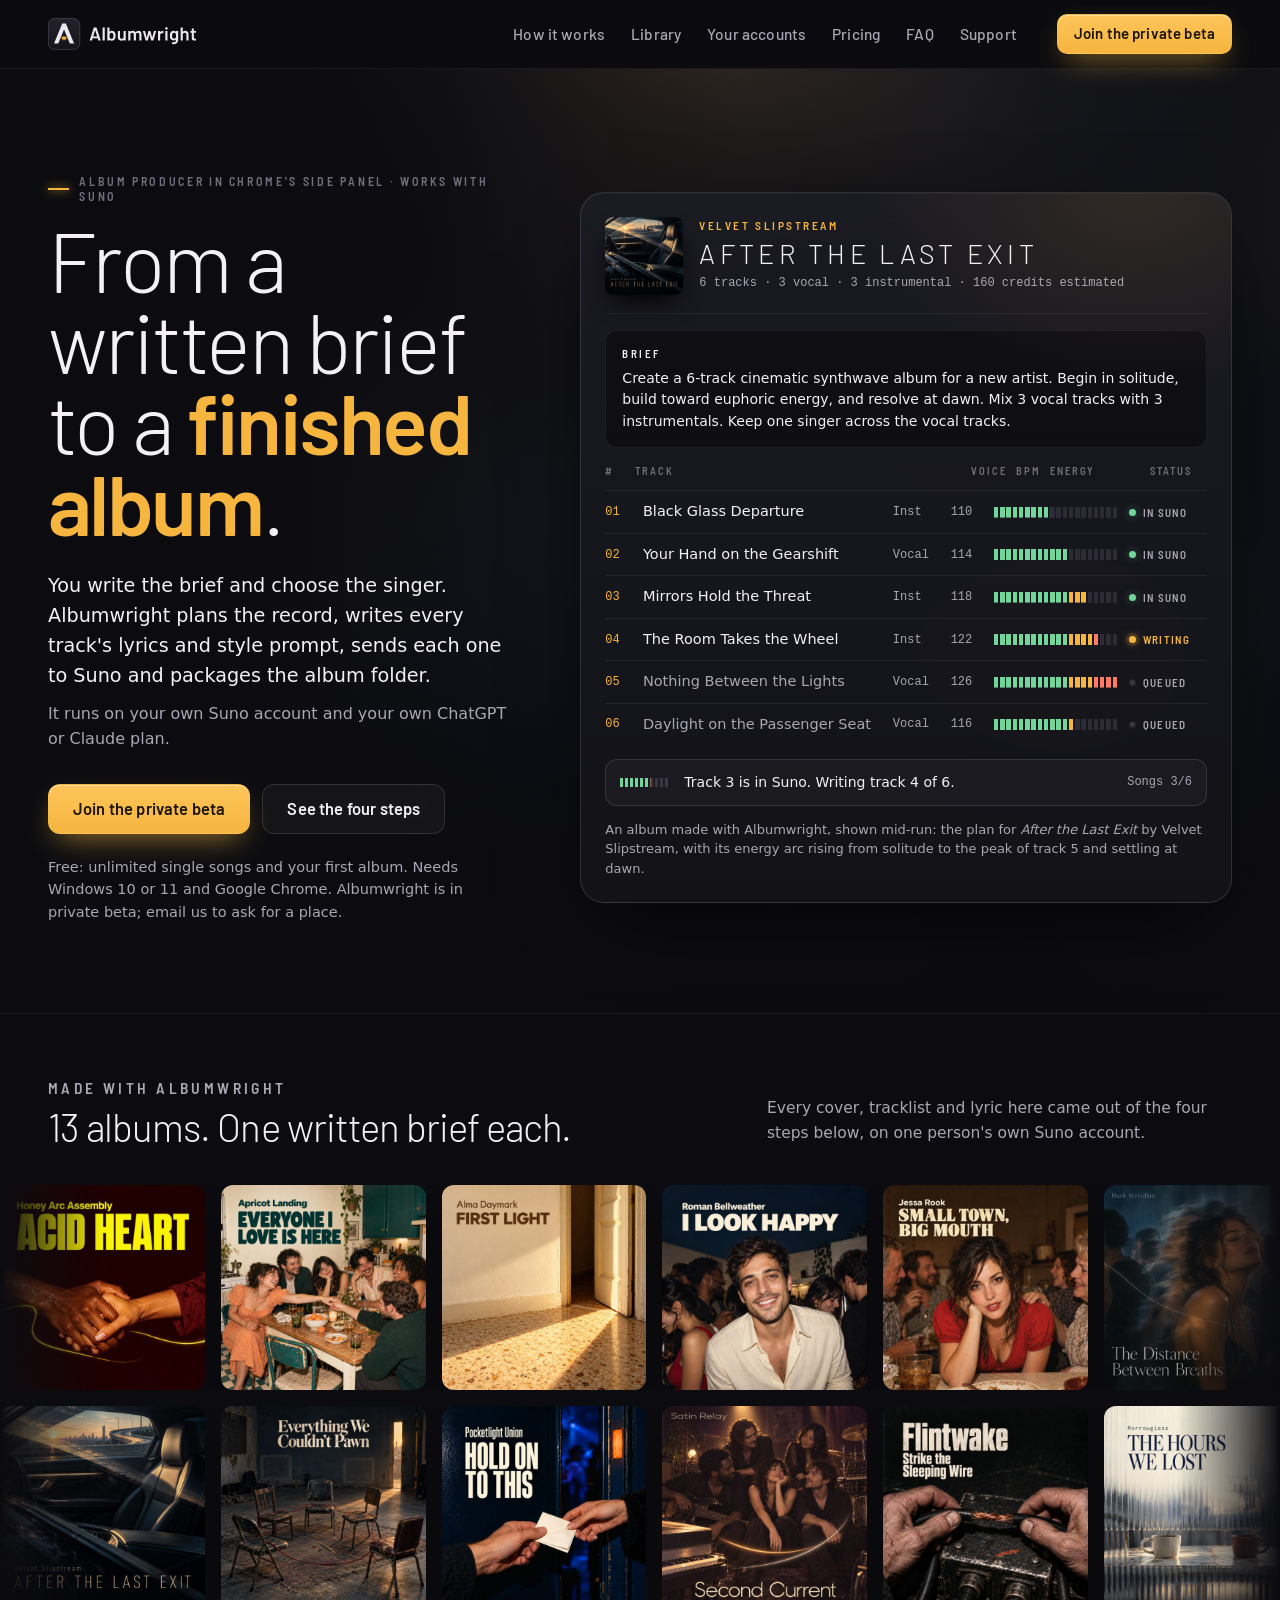
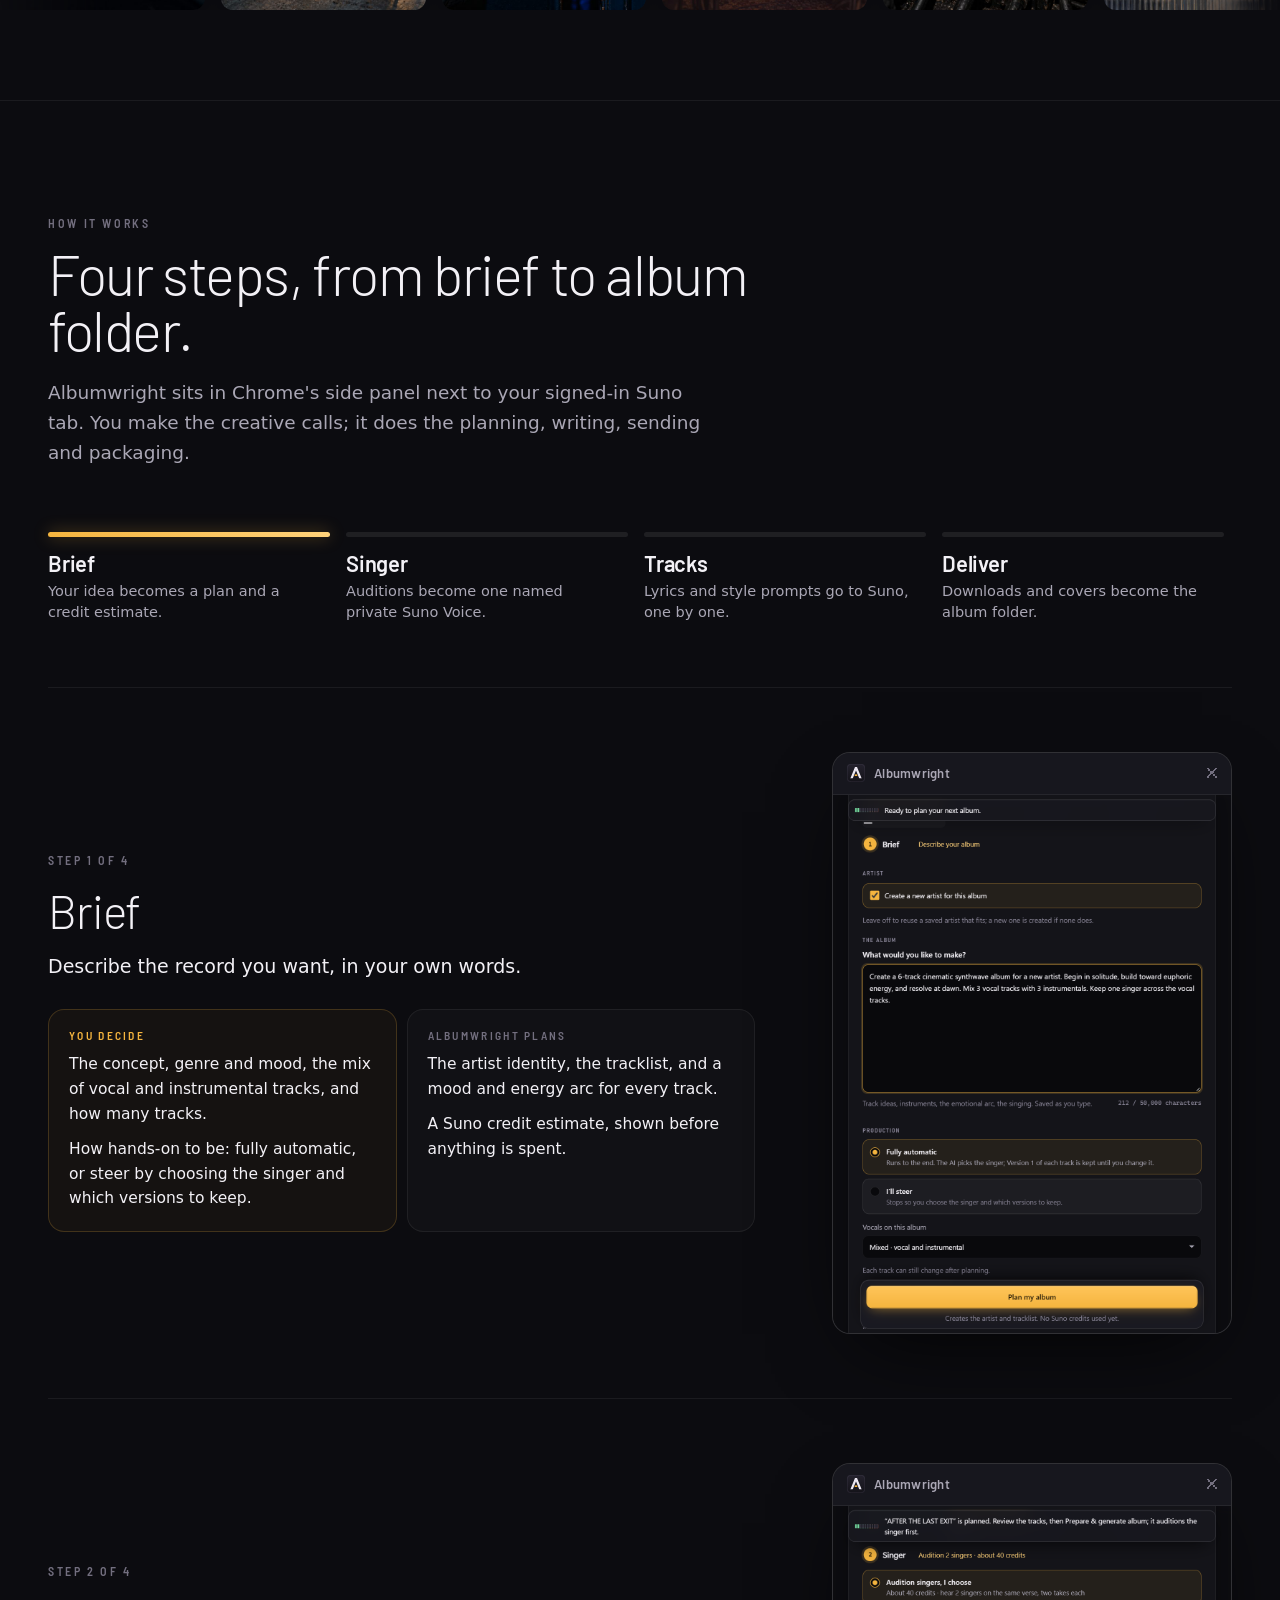
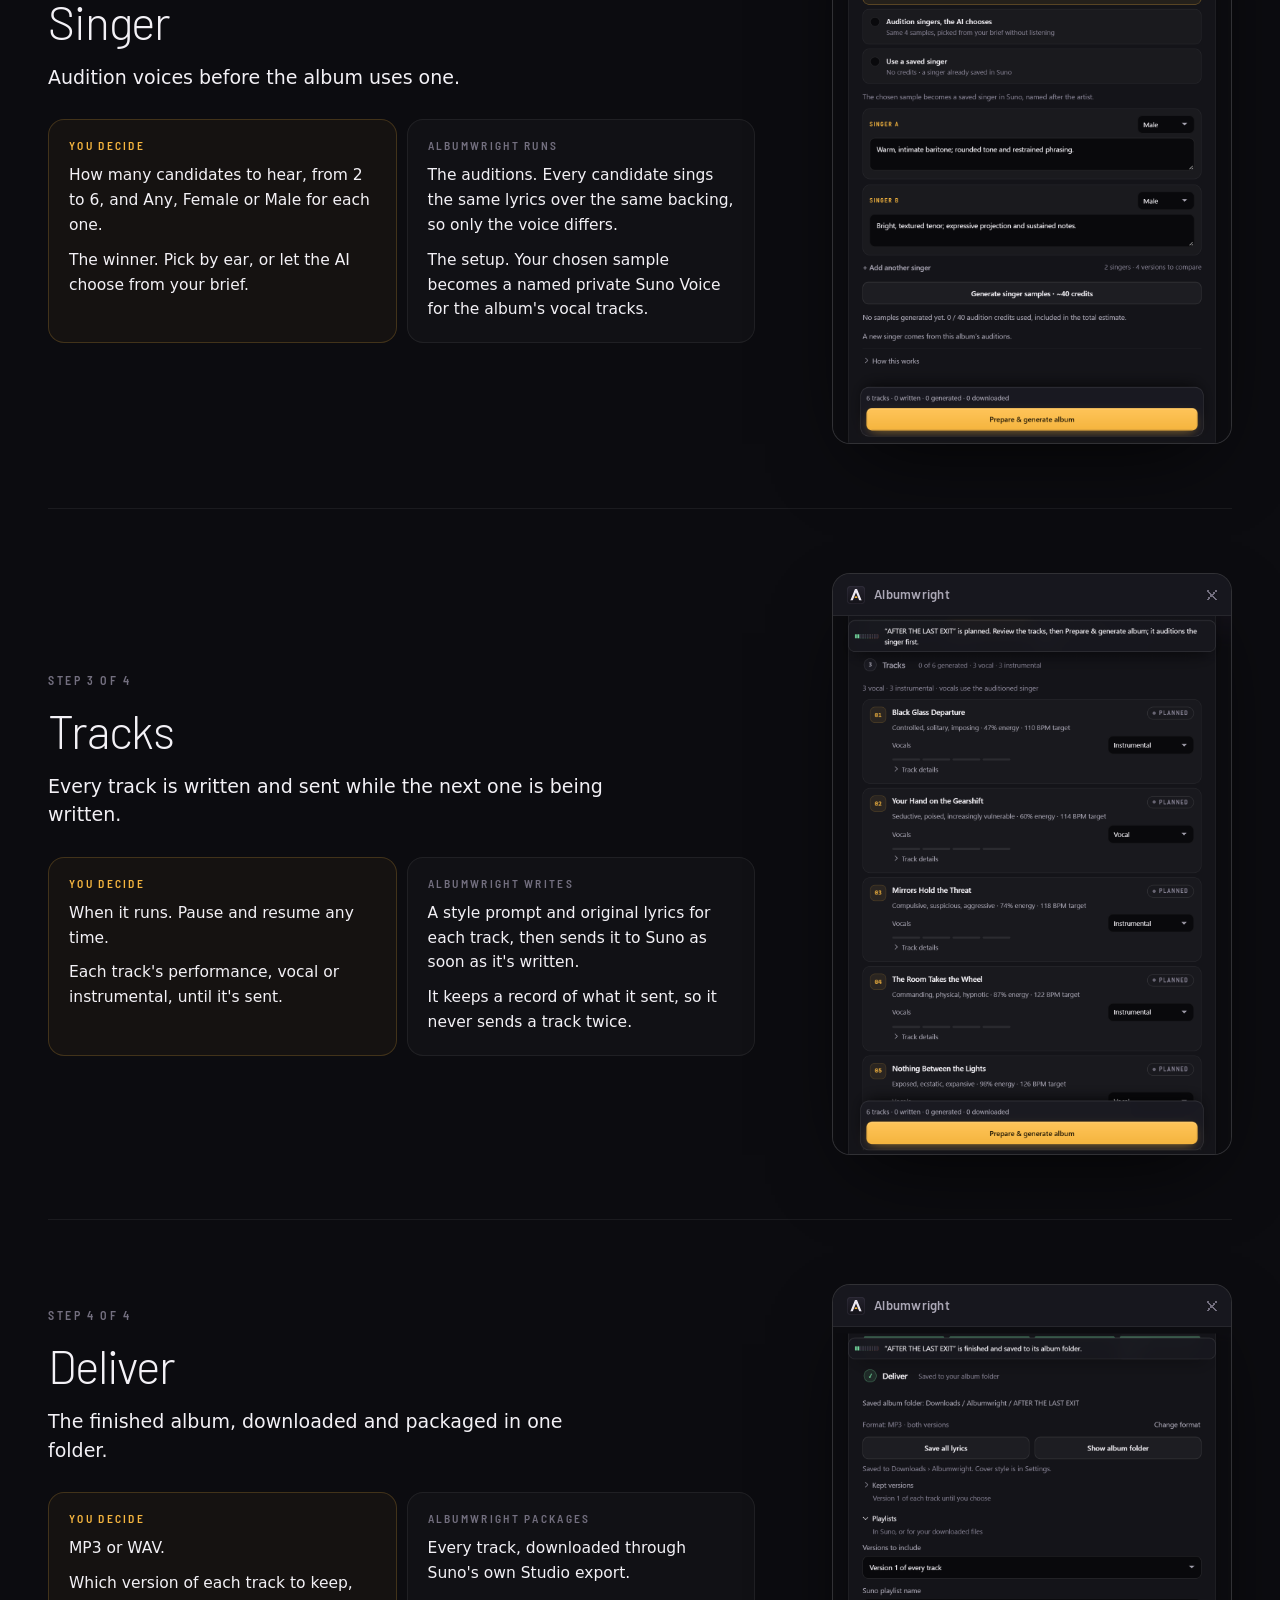
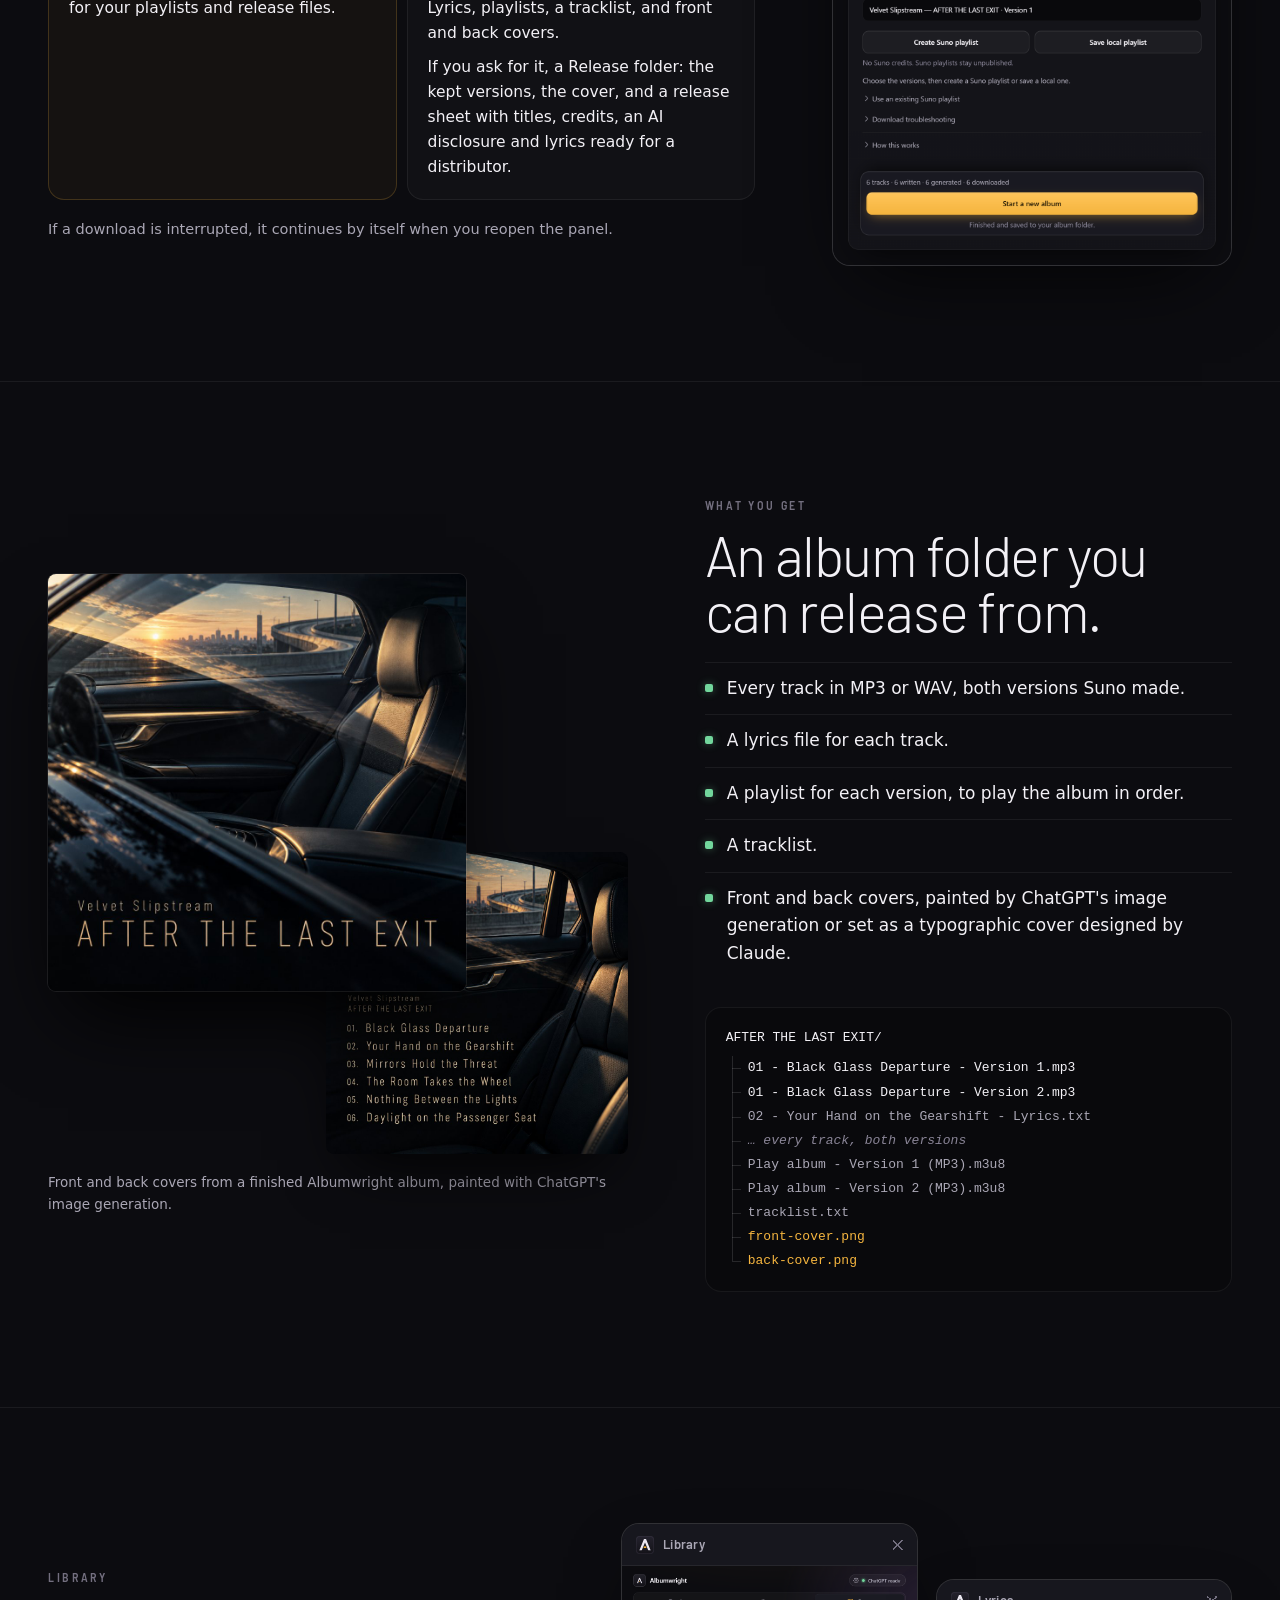
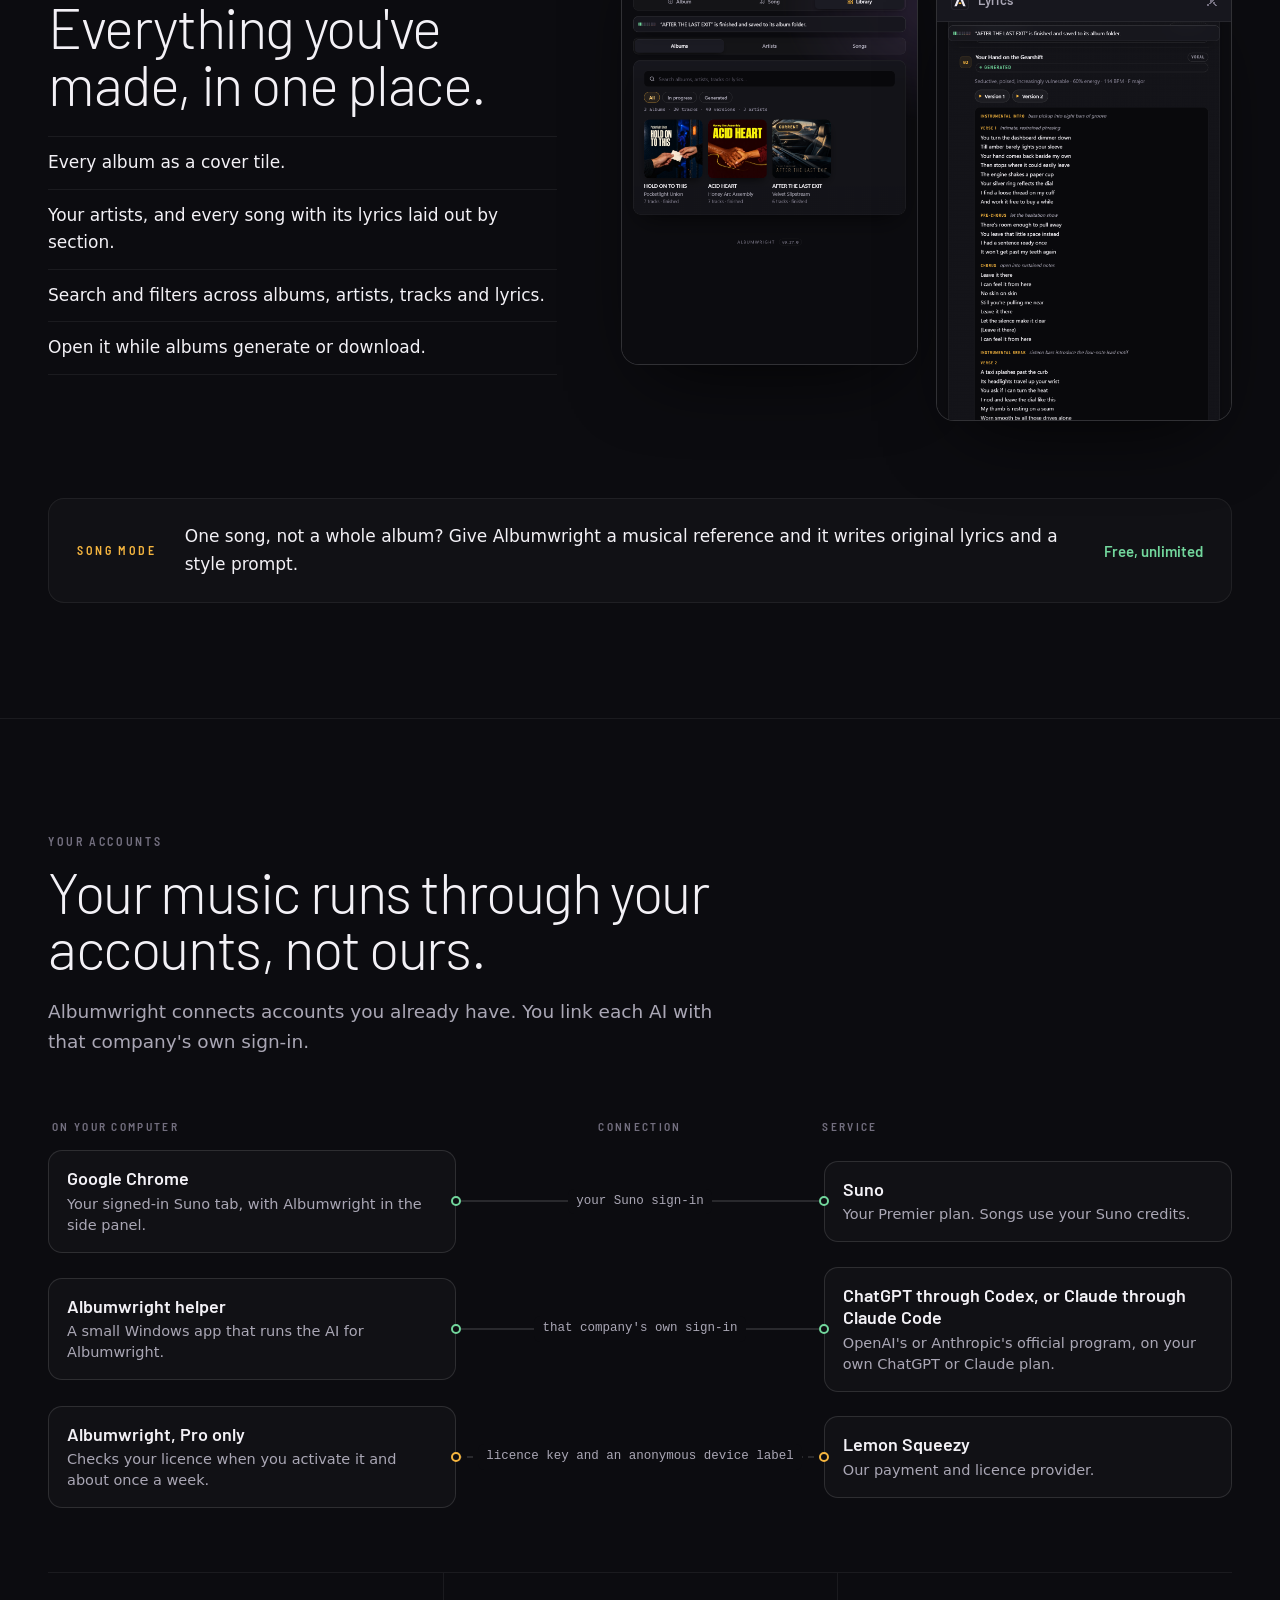
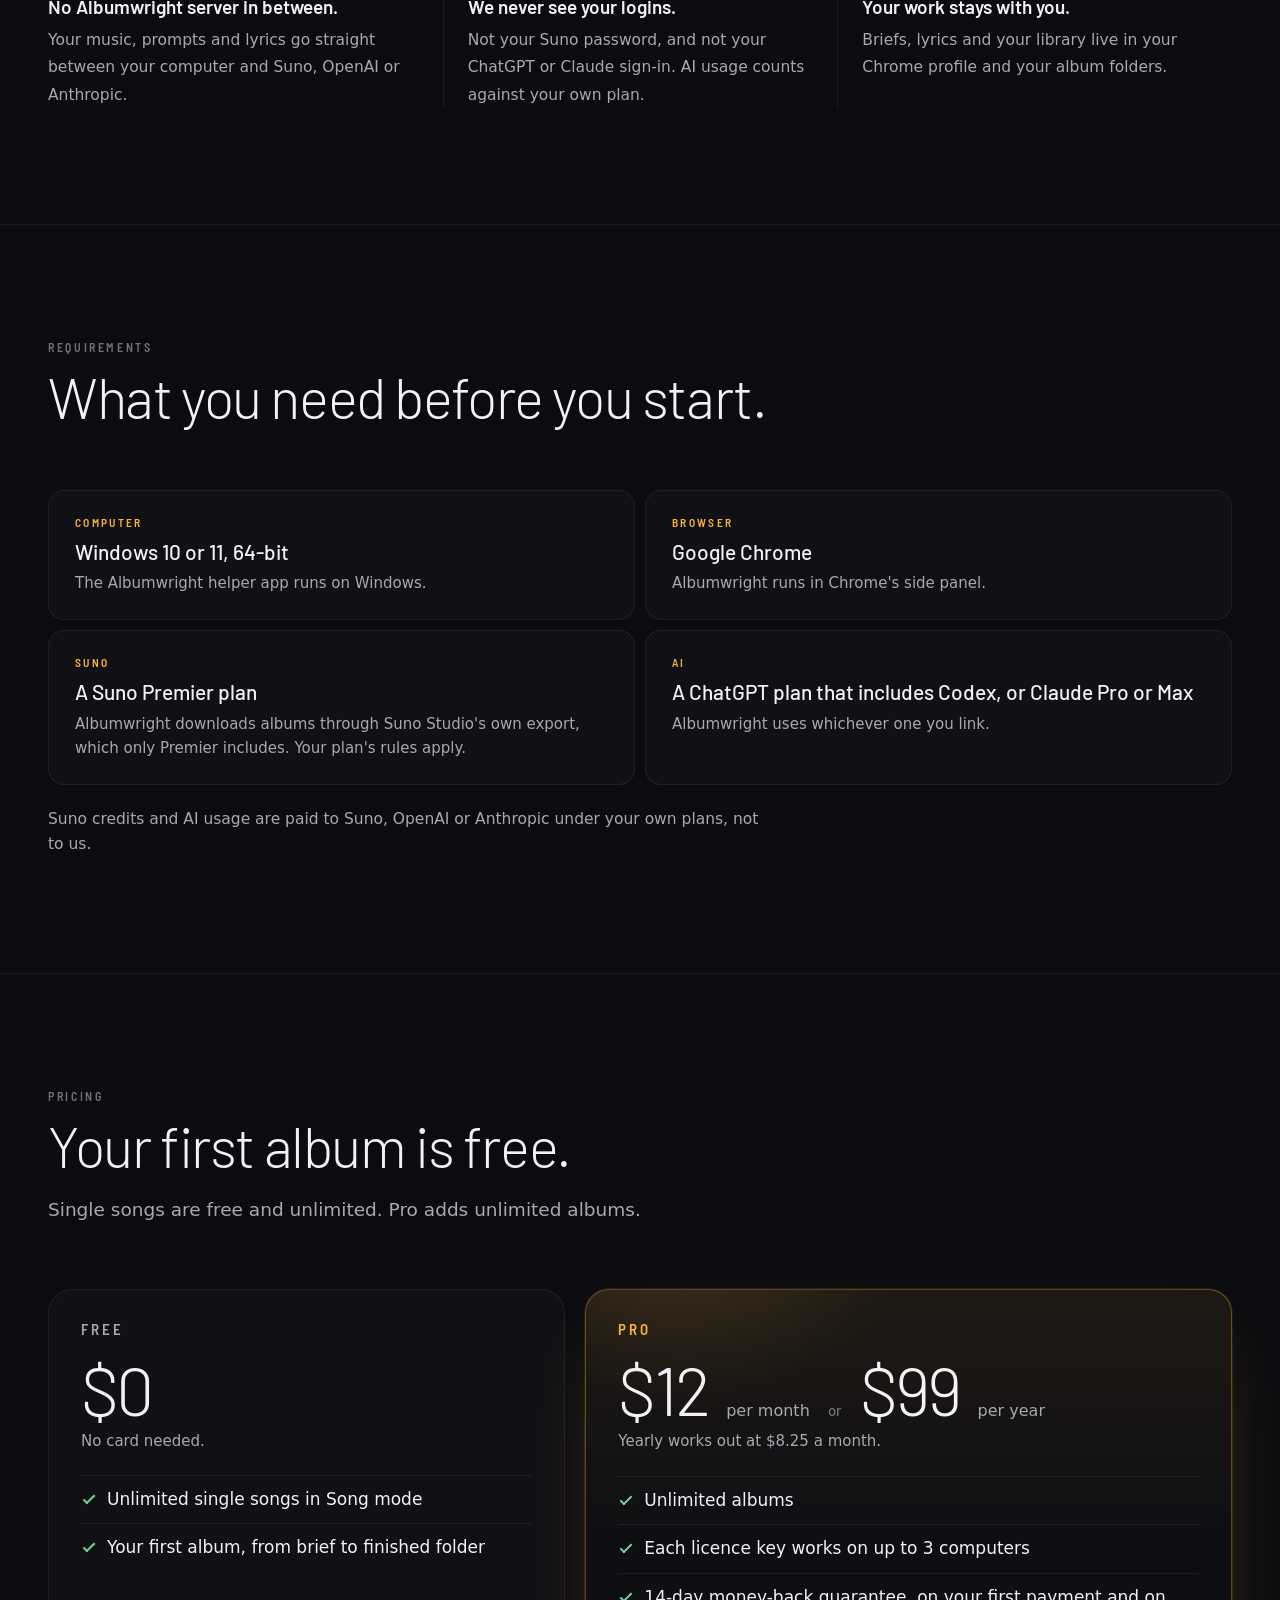
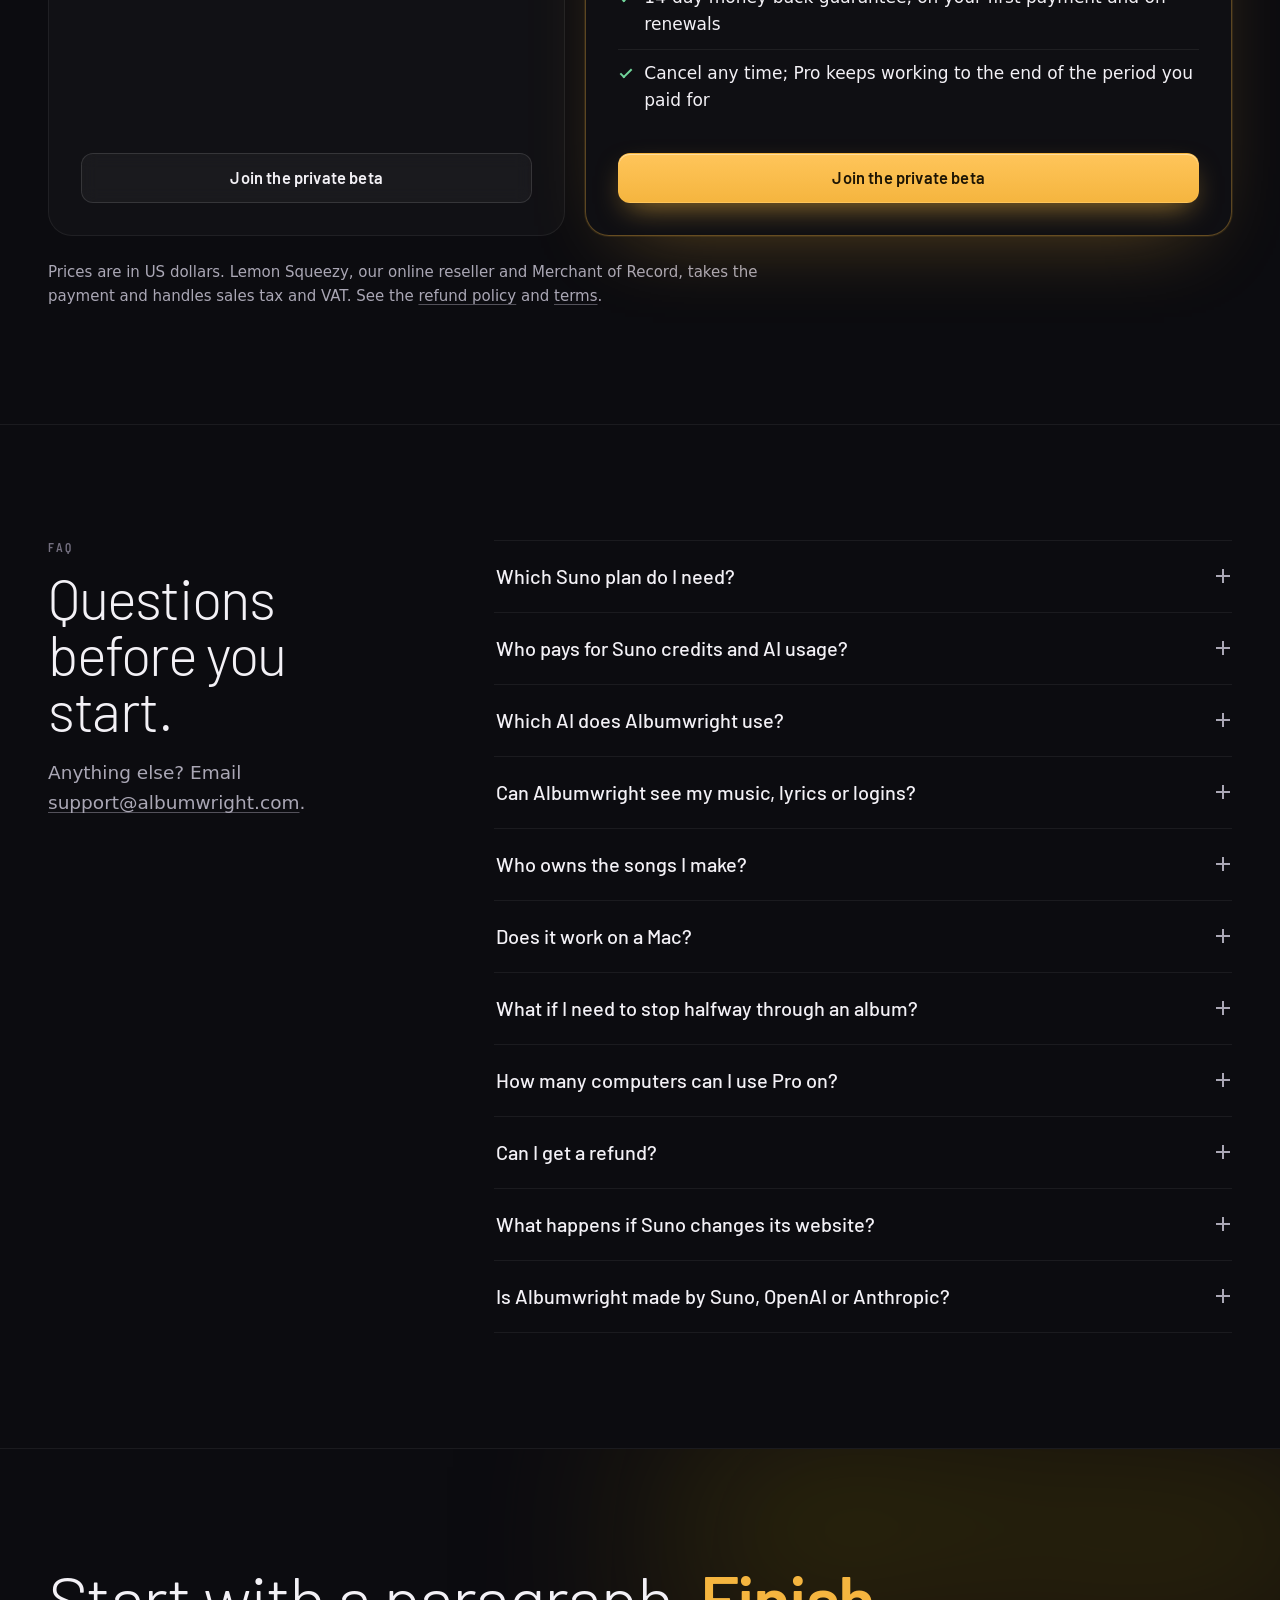
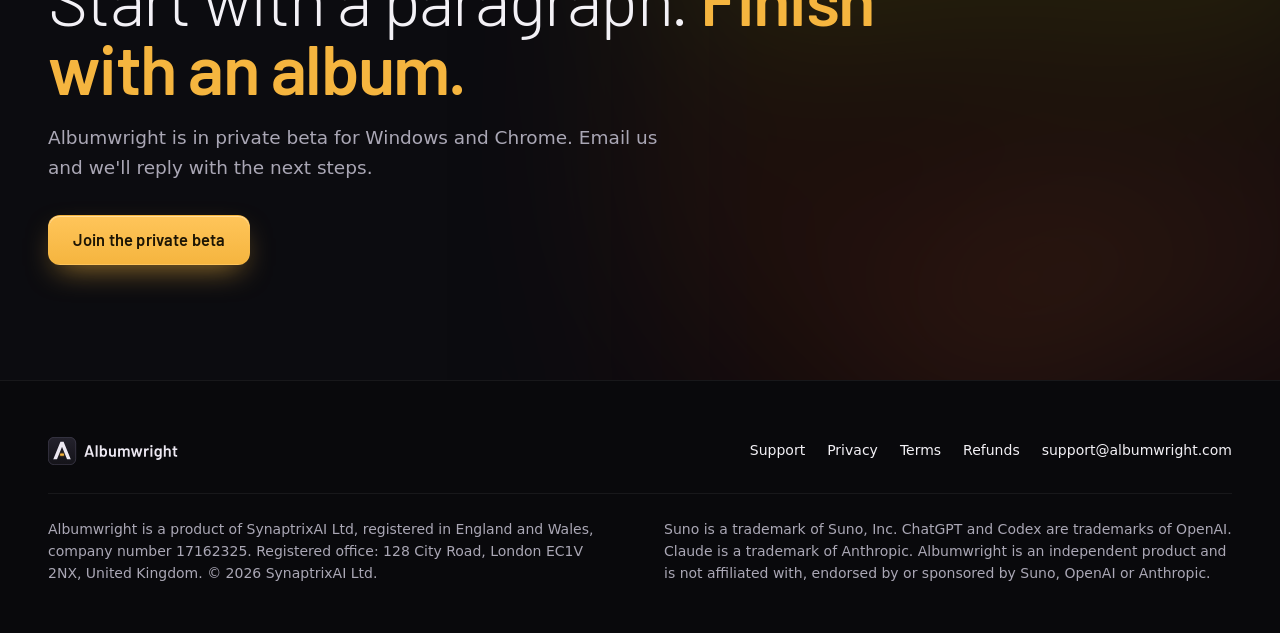
==== commit 021f38ac: "Publish site from albumwright@f7b692c" ====
--- a/index.html
+++ b/index.html
@@ -138,7 +138,7 @@
         <h3 id="step-brief-title">Brief</h3>
         <p class="step-lede">Describe the record you want, in your own words.</p>
         <dl class="split">
-          <div><dt>You decide</dt><dd>The concept, genre and mood, the mix of vocal and instrumental tracks, and how many tracks.</dd></div>
+          <div><dt>You decide</dt><dd>The concept, genre and mood, the mix of vocal and instrumental tracks, and how many tracks.</dd><dd>How hands-on to be: fully automatic, or steer by choosing the singer and which versions to keep.</dd></div>
           <div><dt>Albumwright plans</dt><dd>The artist identity, the tracklist, and a mood and energy arc for every track.</dd><dd>A Suno credit estimate, shown before anything is spent.</dd></div>
         </dl>
       </div>
@@ -186,14 +186,14 @@
         <h3 id="step-deliver-title">Deliver</h3>
         <p class="step-lede">The finished album, downloaded and packaged in one folder.</p>
         <dl class="split">
-          <div><dt>You decide</dt><dd>MP3 or WAV.</dd><dd>Which version of each track goes into your playlists.</dd></div>
-          <div><dt>Albumwright packages</dt><dd>Every track, downloaded through Suno's own Studio export.</dd><dd>Lyrics, playlists, a tracklist, and front and back covers.</dd></div>
+          <div><dt>You decide</dt><dd>MP3 or WAV.</dd><dd>Which version of each track to keep, for your playlists and release files.</dd></div>
+          <div><dt>Albumwright packages</dt><dd>Every track, downloaded through Suno's own Studio export.</dd><dd>Lyrics, playlists, a tracklist, and front and back covers.</dd><dd>If you ask for it, a Release folder: the kept versions, the cover, and a release sheet with titles, credits, an AI disclosure and lyrics ready for a distributor.</dd></div>
         </dl>
         <p class="step-note">If a download is interrupted, it continues by itself when you reopen the panel.</p>
       </div>
       <figure class="panel-shot">
         <div class="panel-bar"><img src="assets/albumwright-mark.svg" alt="" width="18" height="18">Albumwright</div>
-        <img class="screen" src="assets/screens/deliver.png" alt="The Deliver step, with the download format, the button that downloads the album and creates covers, and playlist options." width="1110" height="1500" loading="lazy">
+        <img class="screen" src="assets/screens/deliver.png" alt="The Deliver step for a finished album, with its saved folder and format, the kept versions, and playlist options." width="1110" height="1500" loading="lazy">
       </figure>
     </article>
   </div>
@@ -282,7 +282,7 @@
       <div class="patch">
         <div class="jack"><b>Google Chrome</b><span>Your signed-in Suno tab, with Albumwright in the side panel.</span></div>
         <div class="cable"><span>your Suno sign-in</span></div>
-        <div class="jack"><b>Suno</b><span>Your Pro or Premier plan. Songs use your Suno credits.</span></div>
+        <div class="jack"><b>Suno</b><span>Your Premier plan. Songs use your Suno credits.</span></div>
       </div>
       <div class="patch">
         <div class="jack"><b>Albumwright helper</b><span>A small Windows app that runs the AI for Albumwright.</span></div>
@@ -312,7 +312,7 @@
     <dl class="specs reveal">
       <div><dt>Computer</dt><dd><b>Windows 10 or 11, 64-bit</b><span>The Albumwright helper app runs on Windows.</span></dd></div>
       <div><dt>Browser</dt><dd><b>Google Chrome</b><span>Albumwright runs in Chrome's side panel.</span></dd></div>
-      <div><dt>Suno</dt><dd><b>A Suno Pro or Premier plan</b><span>Suno only allows downloads and commercial use on paid plans. Albumwright downloads through Suno Studio's own export, under your plan's rules.</span></dd></div>
+      <div><dt>Suno</dt><dd><b>A Suno Premier plan</b><span>Albumwright downloads albums through Suno Studio's own export, which only Premier includes. Your plan's rules apply.</span></dd></div>
       <div><dt>AI</dt><dd><b>A ChatGPT plan that includes Codex, or Claude Pro or Max</b><span>Albumwright uses whichever one you link.</span></dd></div>
     </dl>
     <p class="specs-note">Suno credits and AI usage are paid to Suno, OpenAI or Anthropic under your own plans, not to us.</p>
@@ -366,8 +366,8 @@
     </header>
     <div class="faq">
       <details>
-        <summary>Do I need a paid Suno plan?</summary>
-        <div class="a"><p>Yes: Suno Pro or Premier. Suno only allows downloads and commercial use on paid plans. Albumwright downloads through Suno Studio's own export, so your plan's download rules apply.</p></div>
+        <summary>Which Suno plan do I need?</summary>
+        <div class="a"><p>Suno Premier. Albumwright downloads albums through Suno Studio's own export, and only Premier can export from Studio; Pro has Studio without export. Suno's terms and your plan's rules apply to what you make.</p></div>
       </details>
       <details>
         <summary>Who pays for Suno credits and AI usage?</summary>
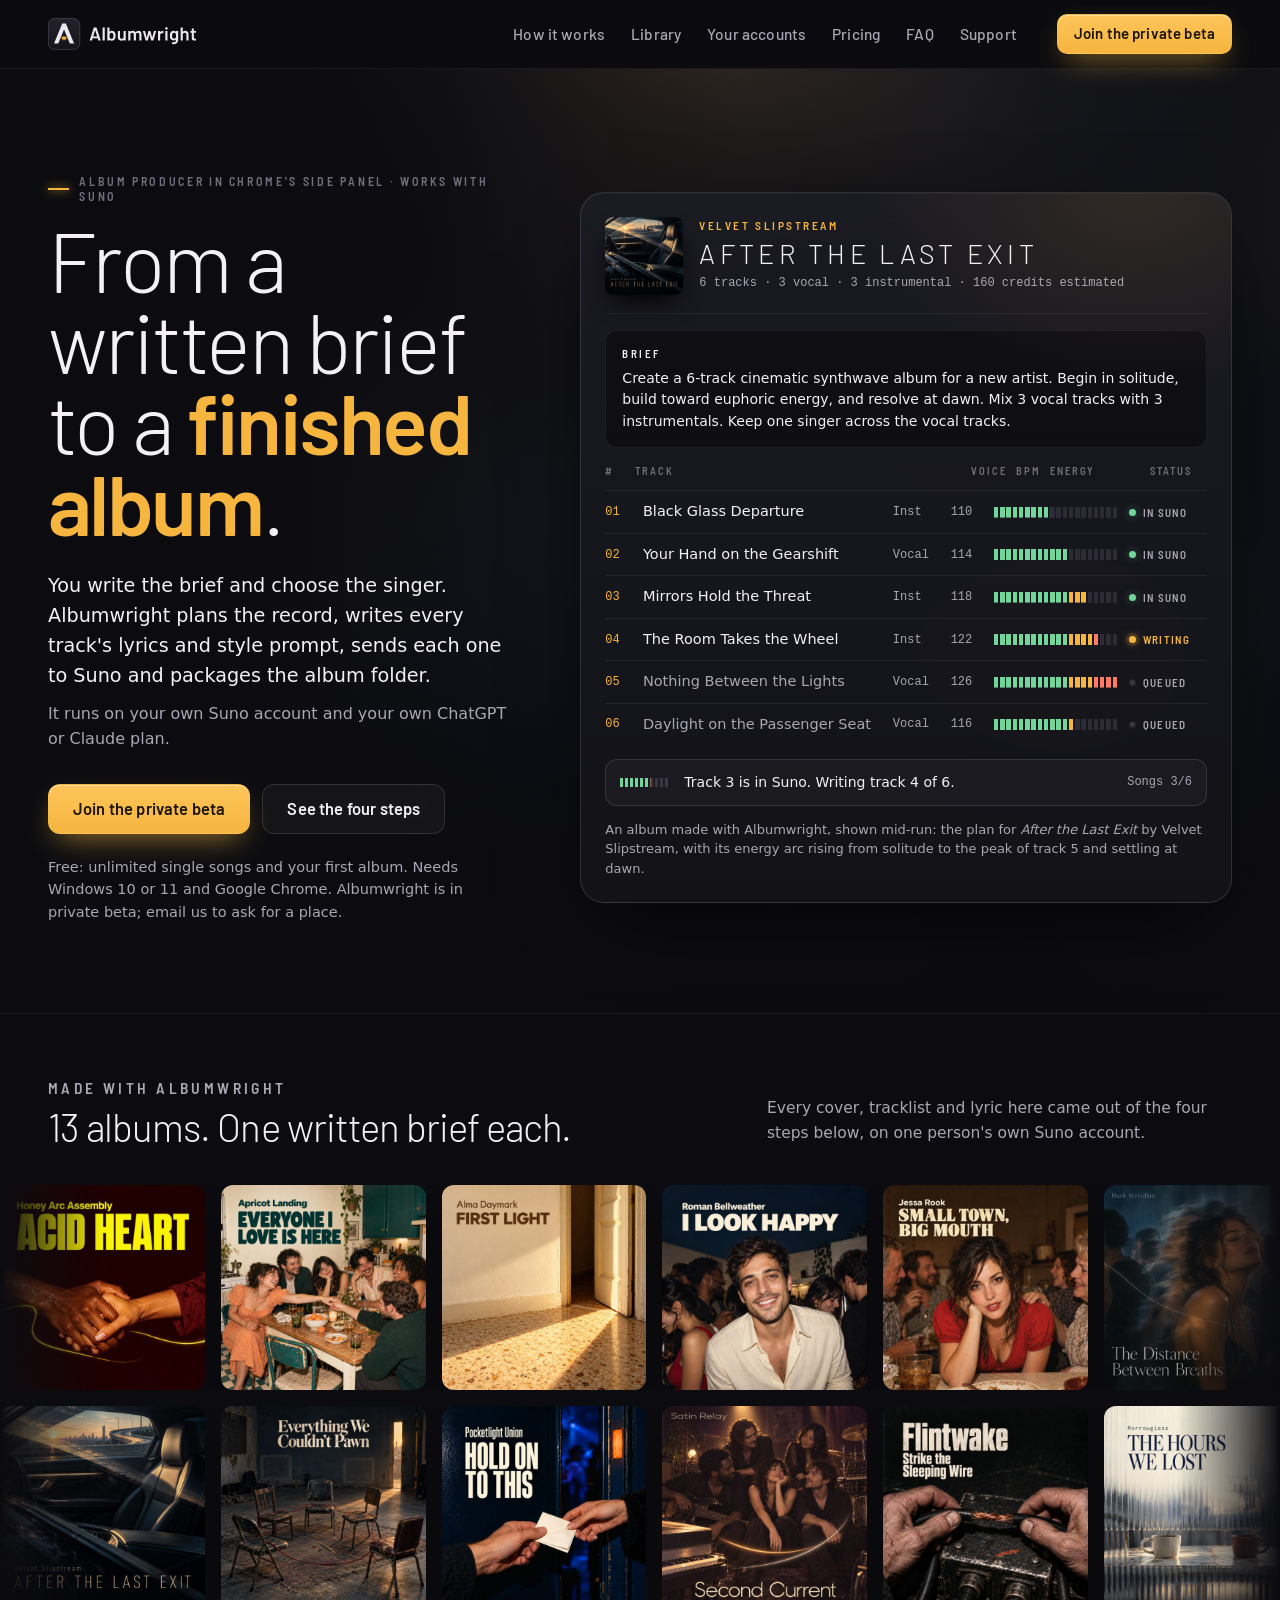
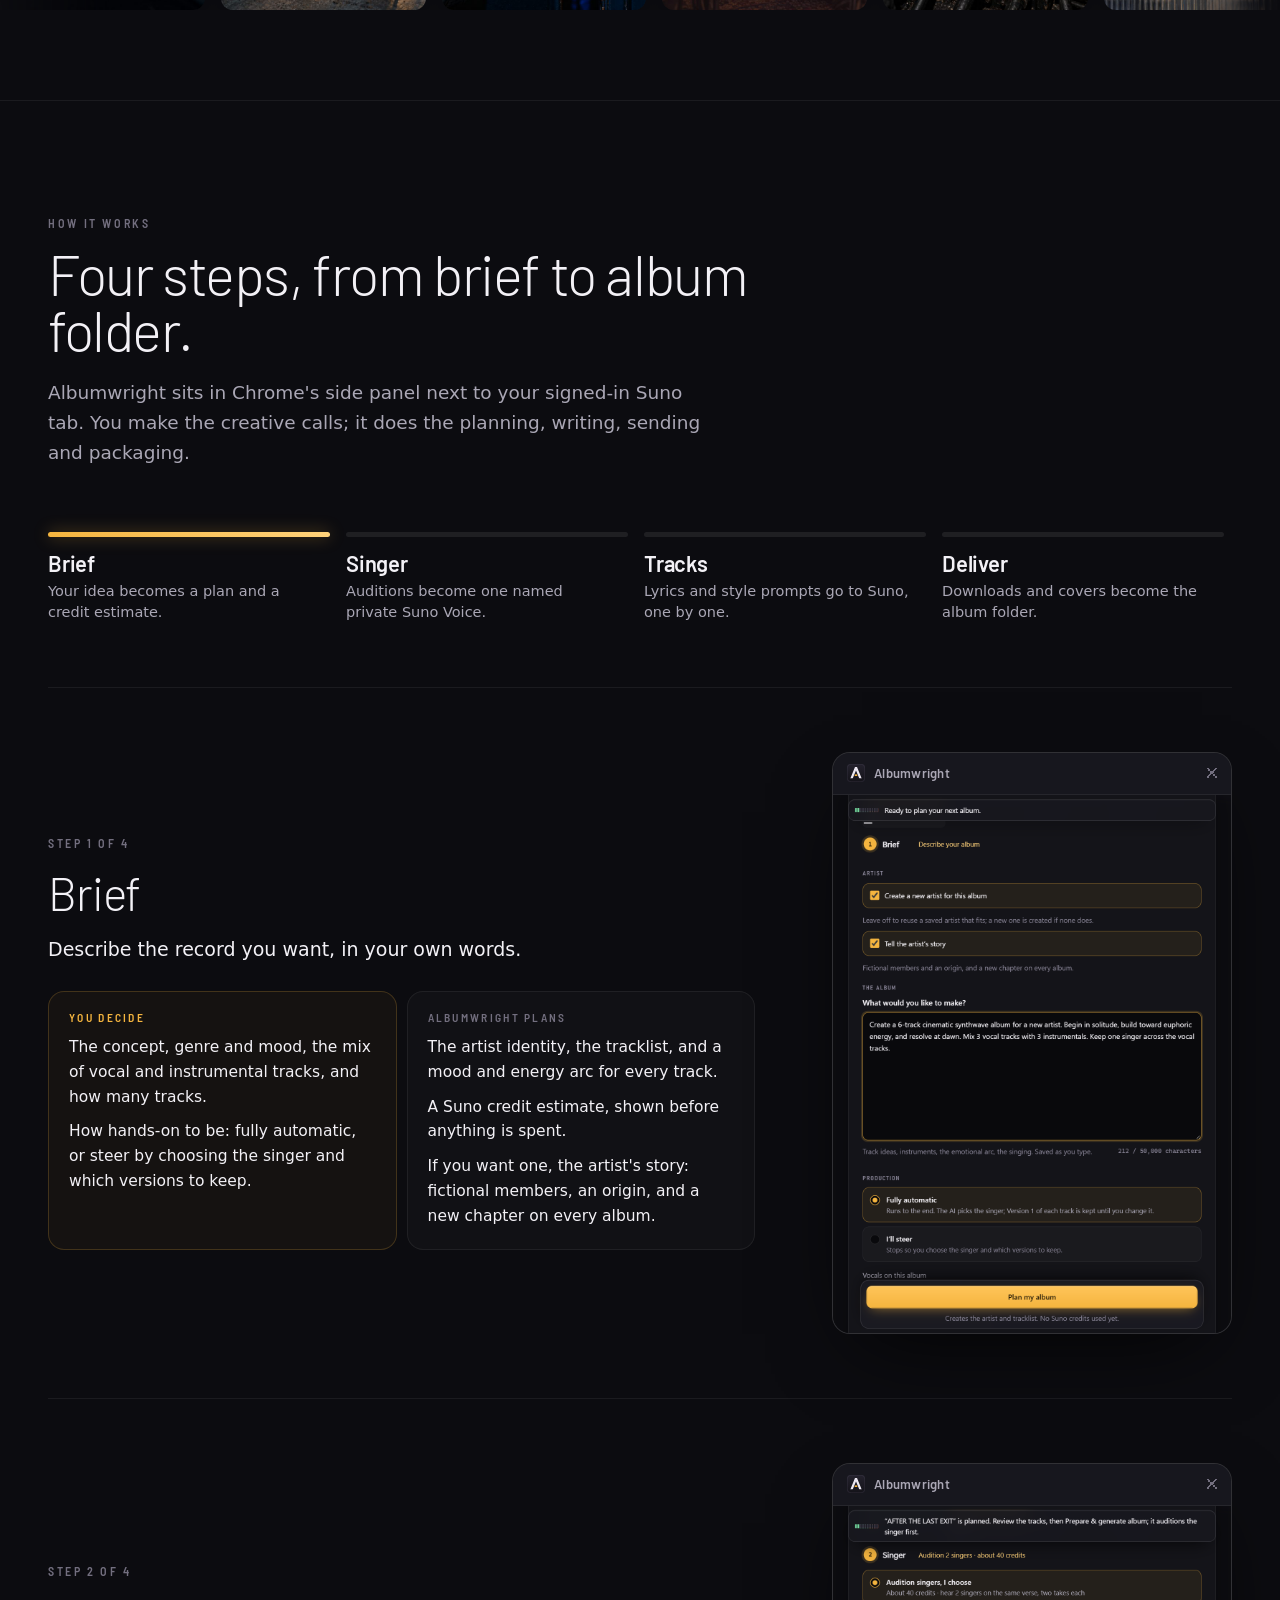
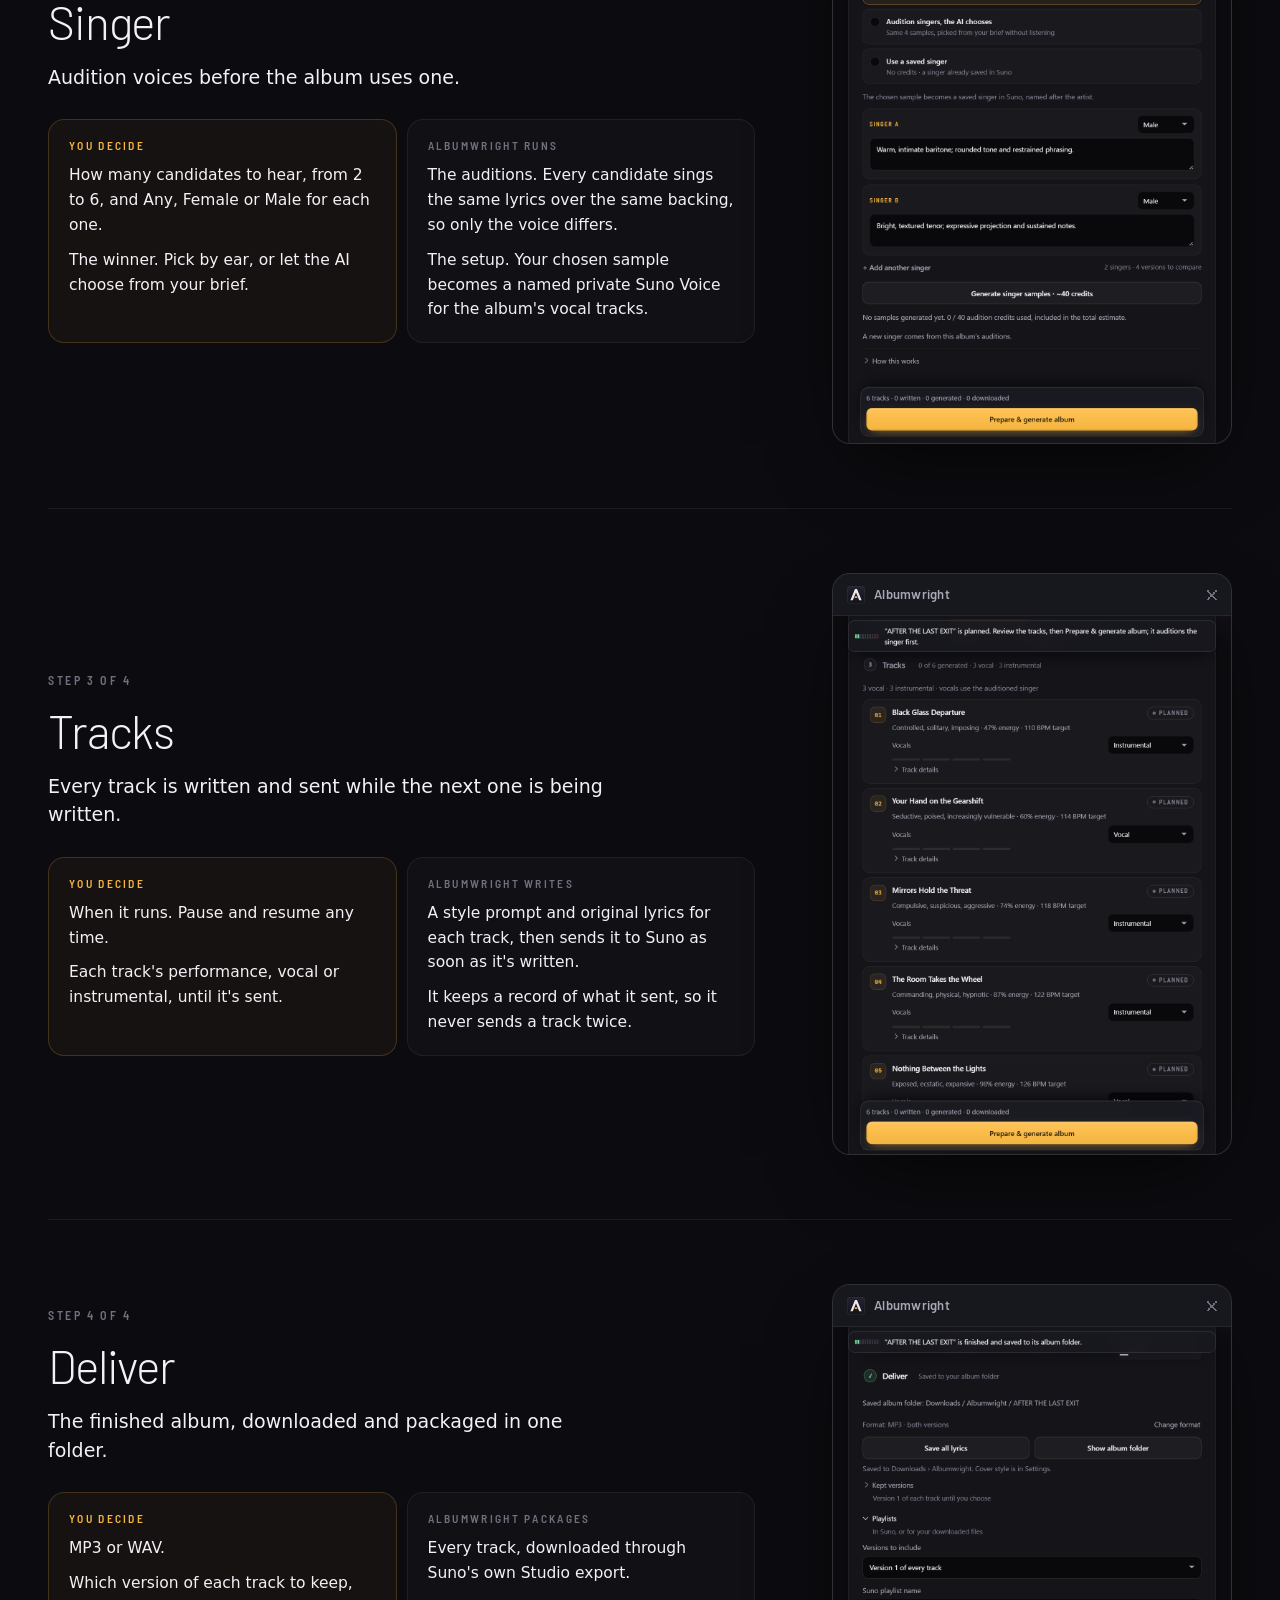
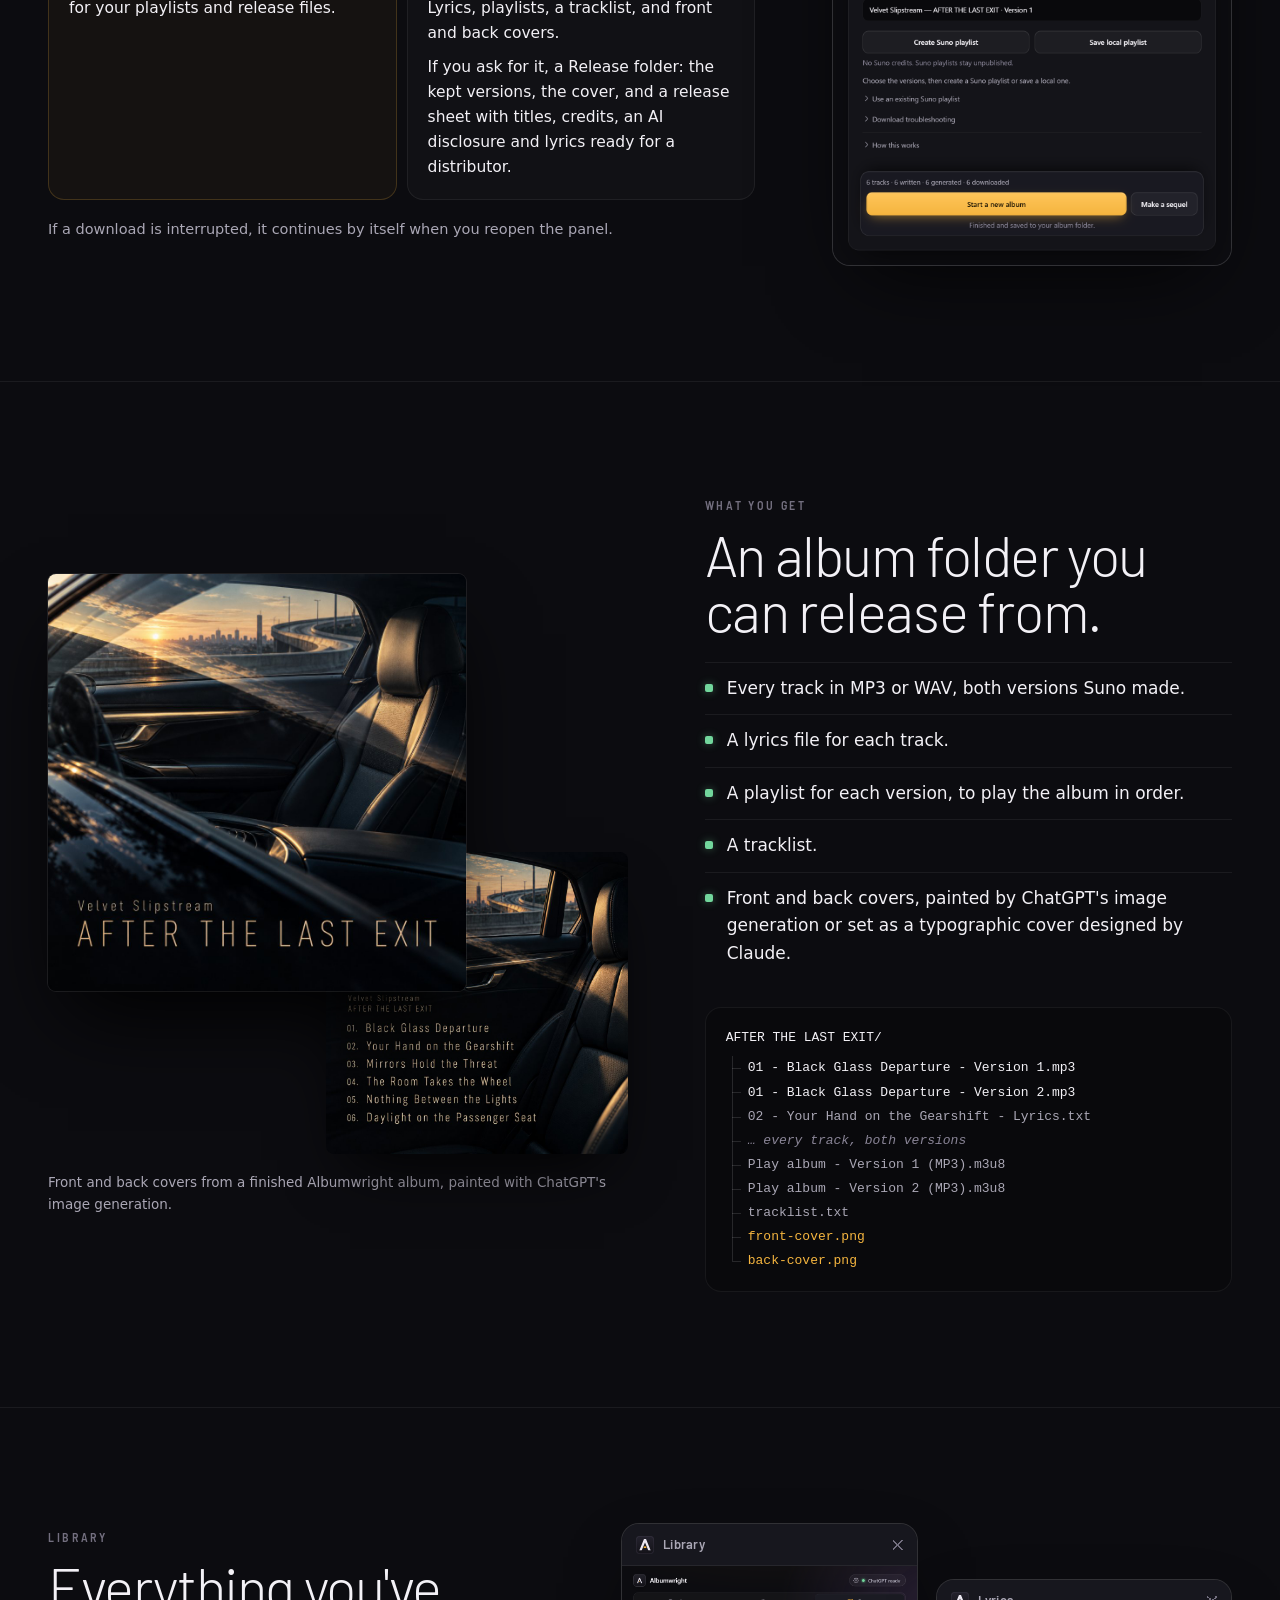
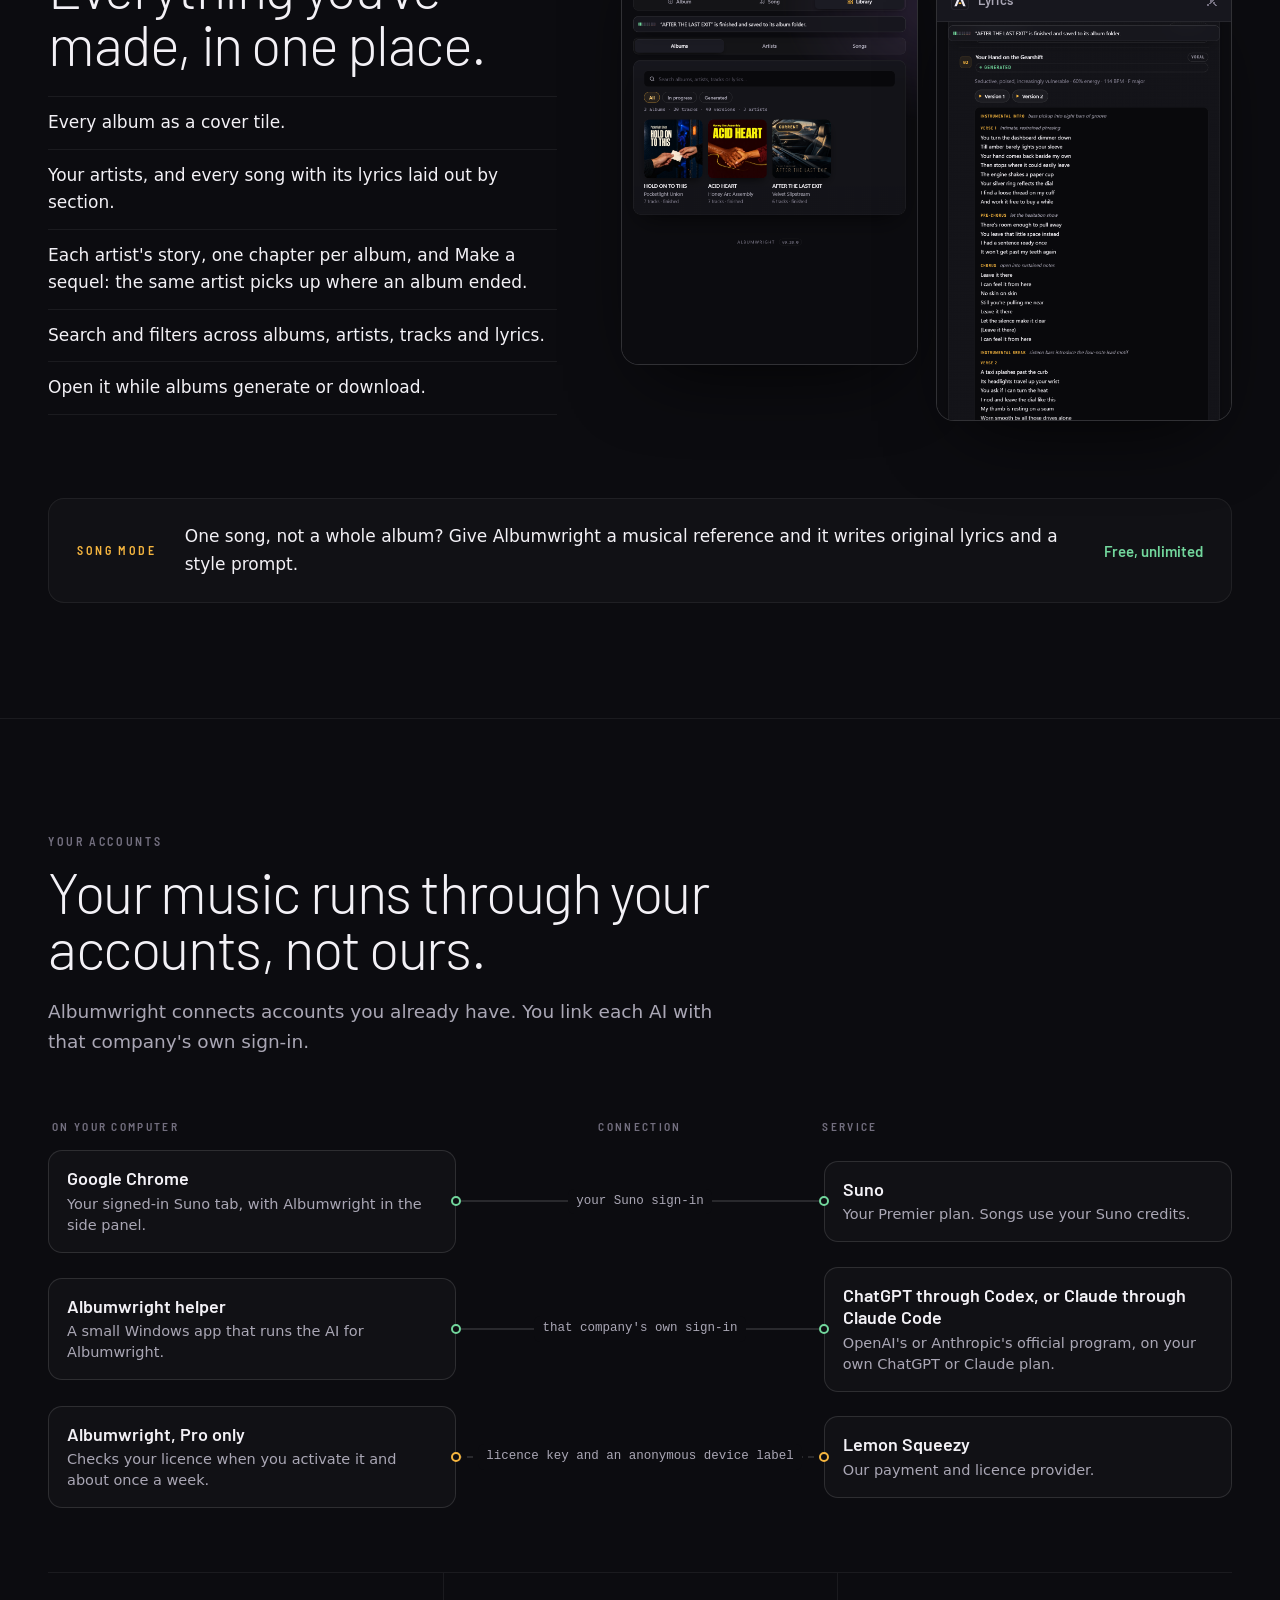
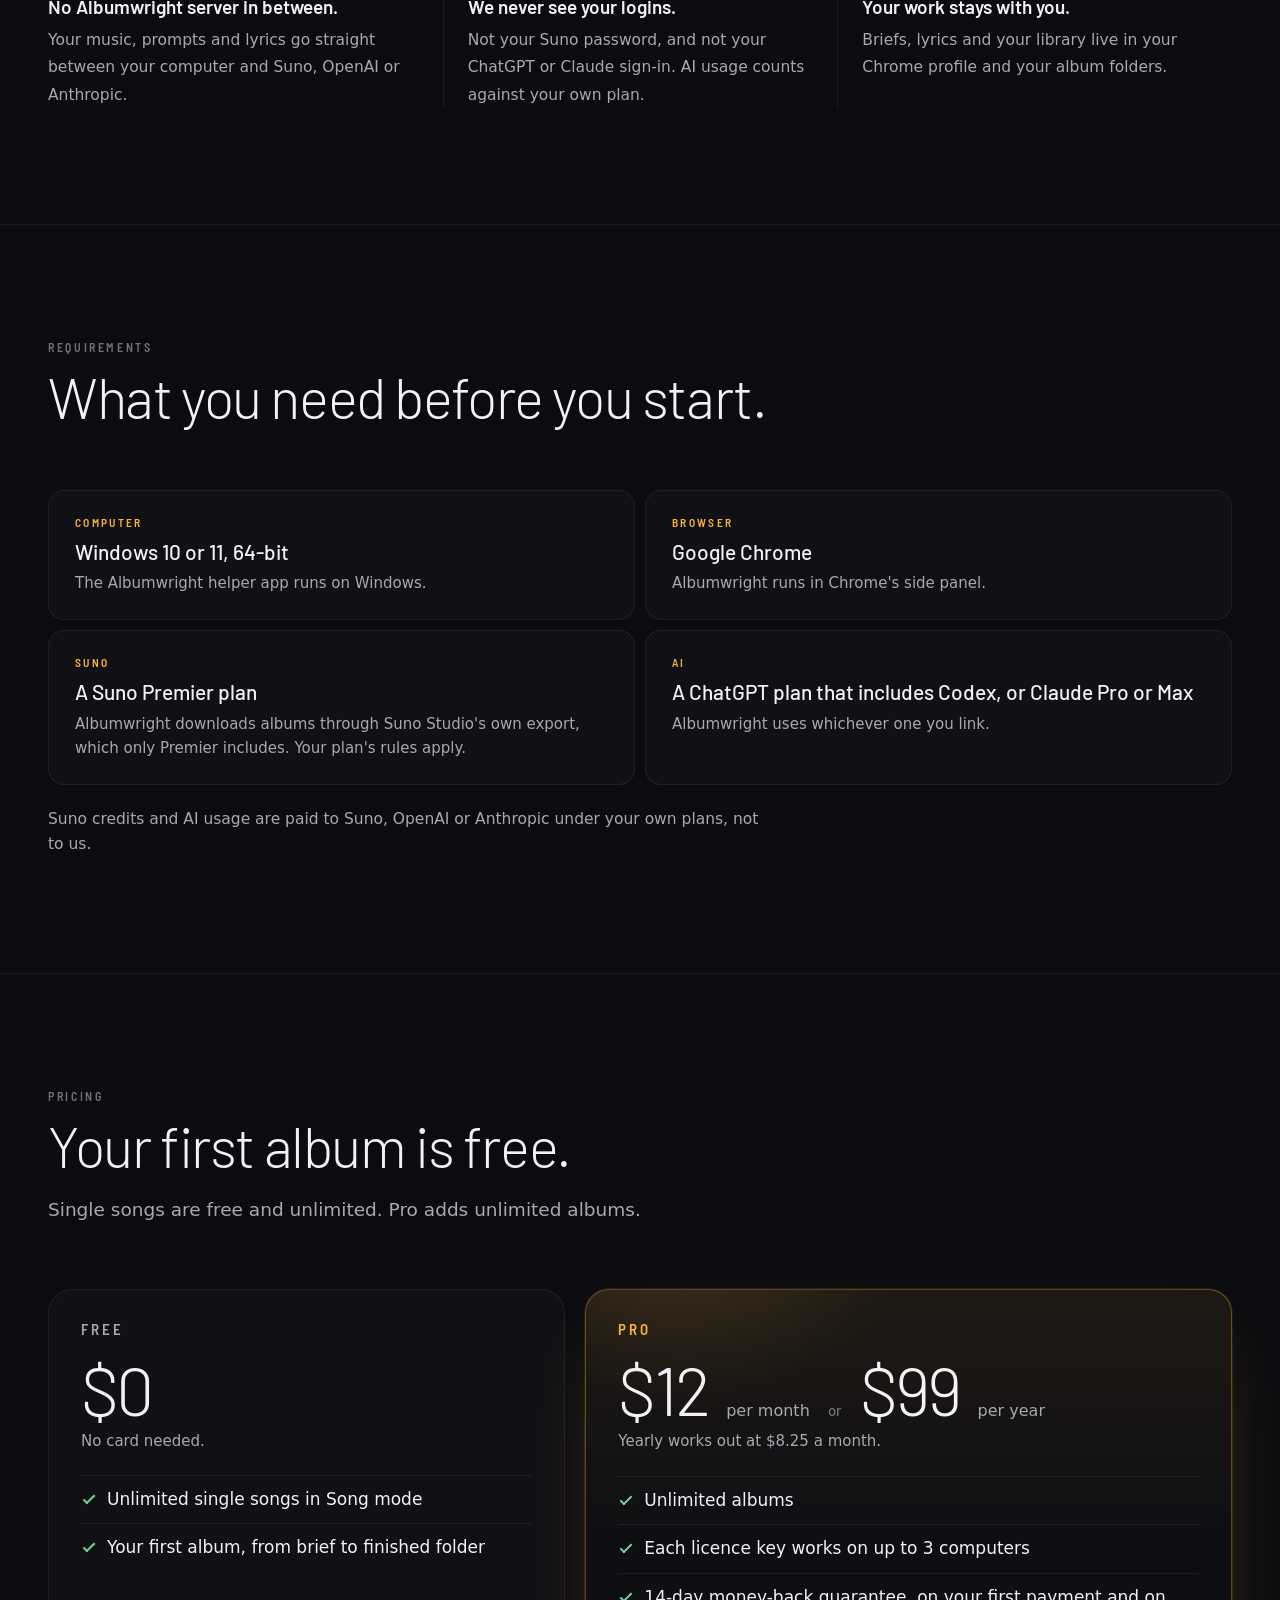
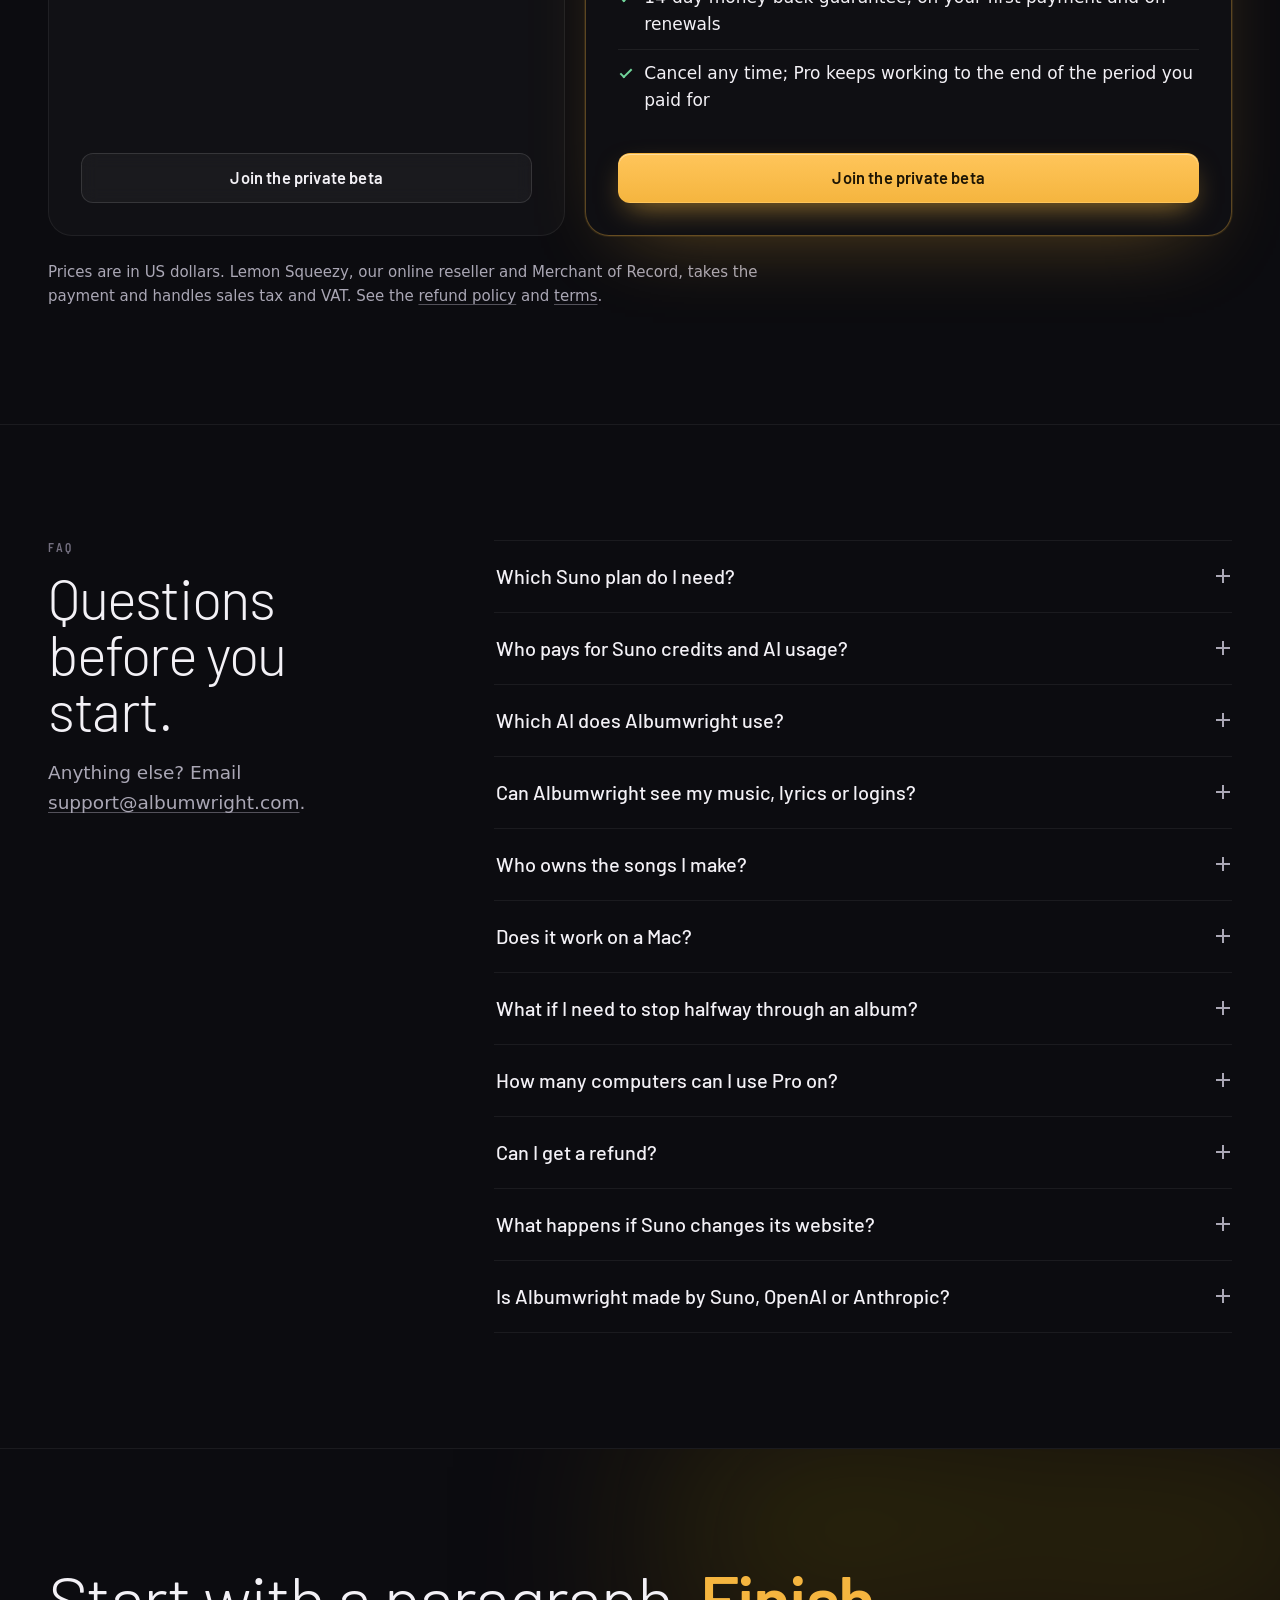
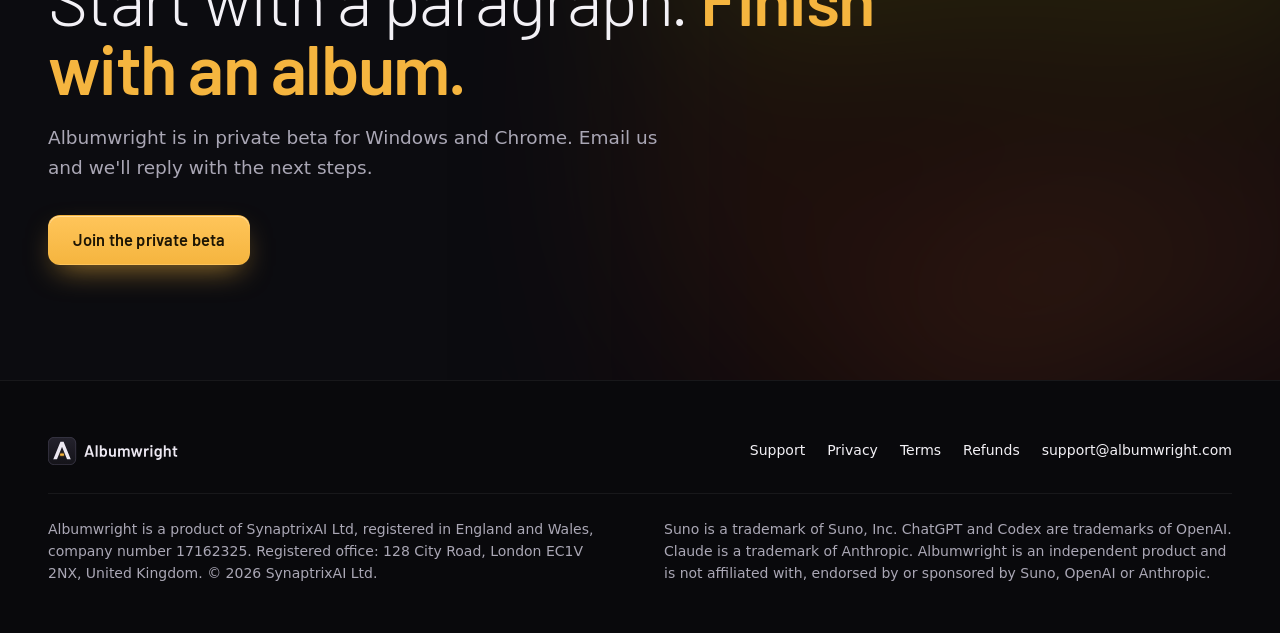
==== commit c5979578: "Publish site from albumwright@72f1416" ====
--- a/index.html
+++ b/index.html
@@ -139,7 +139,7 @@
         <p class="step-lede">Describe the record you want, in your own words.</p>
         <dl class="split">
           <div><dt>You decide</dt><dd>The concept, genre and mood, the mix of vocal and instrumental tracks, and how many tracks.</dd><dd>How hands-on to be: fully automatic, or steer by choosing the singer and which versions to keep.</dd></div>
-          <div><dt>Albumwright plans</dt><dd>The artist identity, the tracklist, and a mood and energy arc for every track.</dd><dd>A Suno credit estimate, shown before anything is spent.</dd></div>
+          <div><dt>Albumwright plans</dt><dd>The artist identity, the tracklist, and a mood and energy arc for every track.</dd><dd>A Suno credit estimate, shown before anything is spent.</dd><dd>If you want one, the artist's story: fictional members, an origin, and a new chapter on every album.</dd></div>
         </dl>
       </div>
       <figure class="panel-shot">
@@ -193,7 +193,7 @@
       </div>
       <figure class="panel-shot">
         <div class="panel-bar"><img src="assets/albumwright-mark.svg" alt="" width="18" height="18">Albumwright</div>
-        <img class="screen" src="assets/screens/deliver.png" alt="The Deliver step for a finished album, with its saved folder and format, the kept versions, and playlist options." width="1110" height="1500" loading="lazy">
+        <img class="screen" src="assets/screens/deliver.png" alt="The Deliver step for a finished album, with its saved folder and format, the kept versions, playlist options, and Make a sequel beside Start a new album." width="1110" height="1500" loading="lazy">
       </figure>
     </article>
   </div>
@@ -247,6 +247,7 @@
         <ul class="facts">
           <li>Every album as a cover tile.</li>
           <li>Your artists, and every song with its lyrics laid out by section.</li>
+          <li>Each artist's story, one chapter per album, and Make a sequel: the same artist picks up where an album ended.</li>
           <li>Search and filters across albums, artists, tracks and lyrics.</li>
           <li>Open it while albums generate or download.</li>
         </ul>
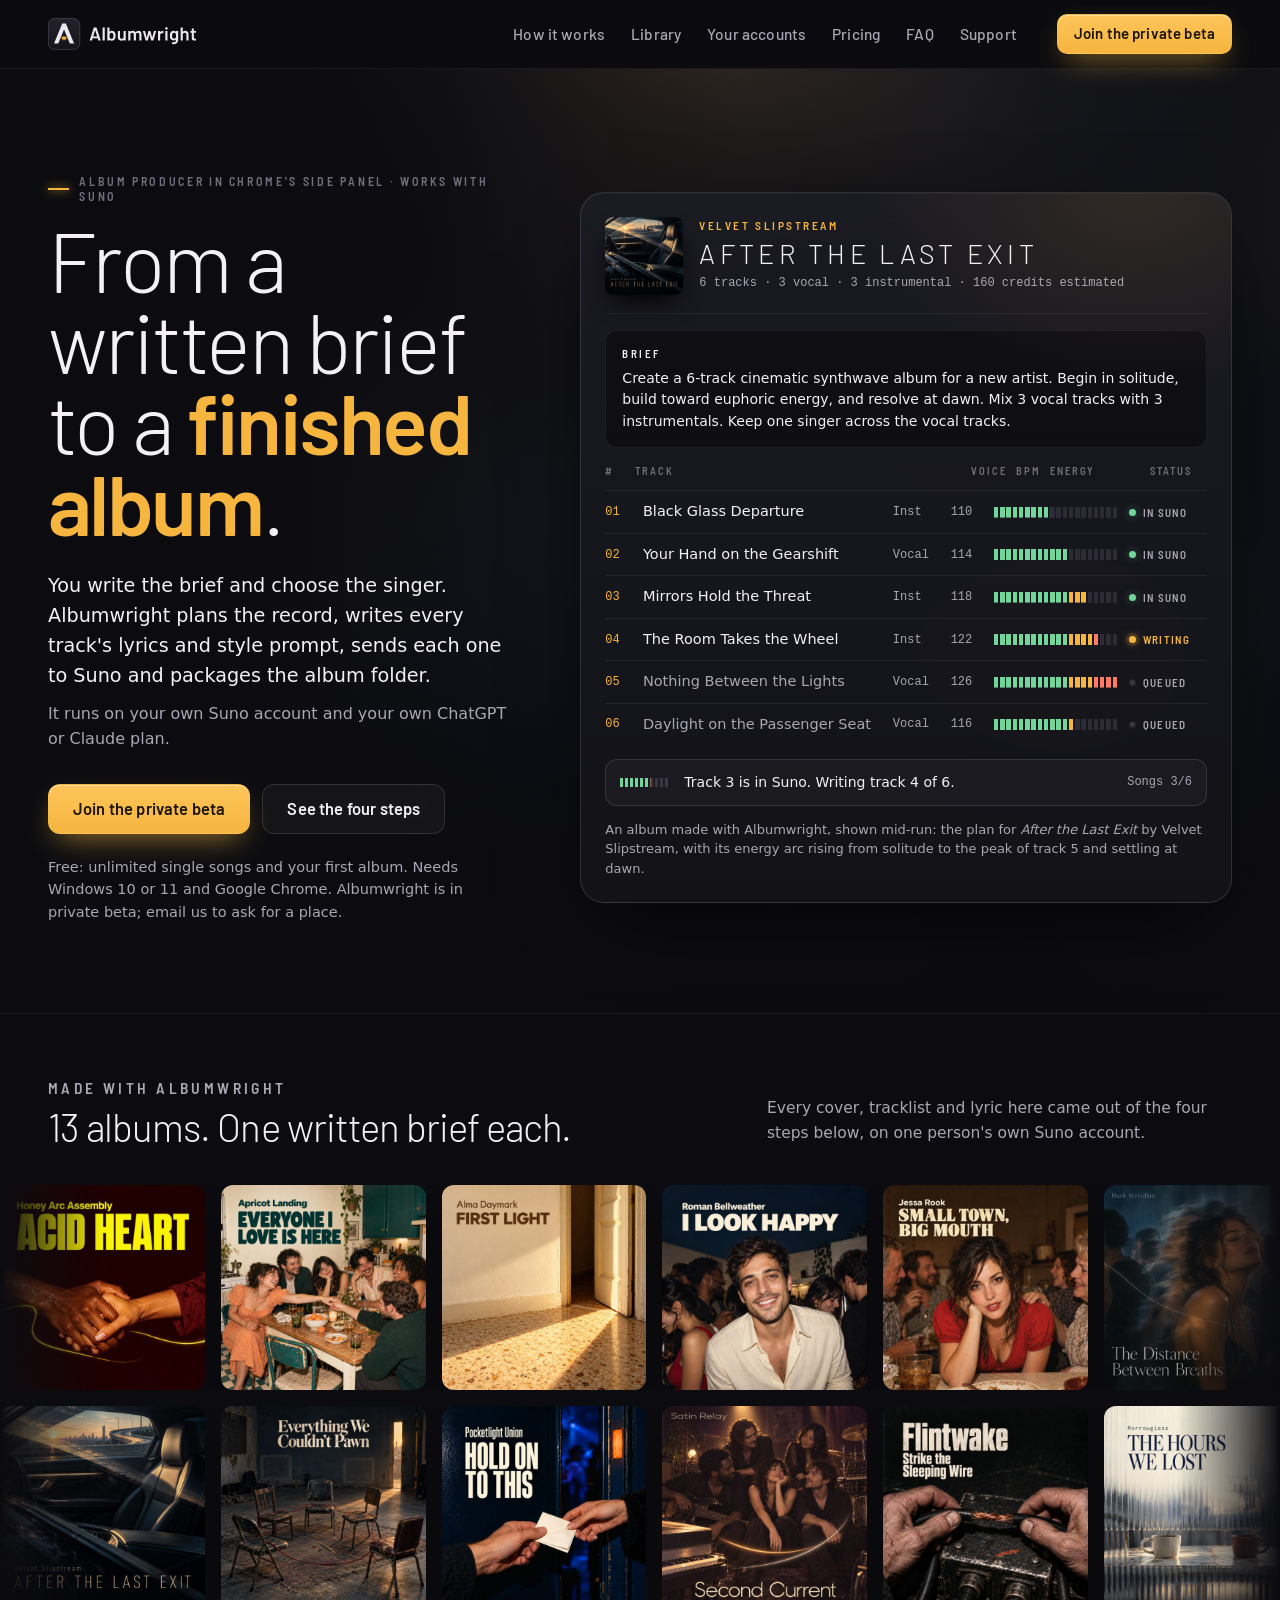
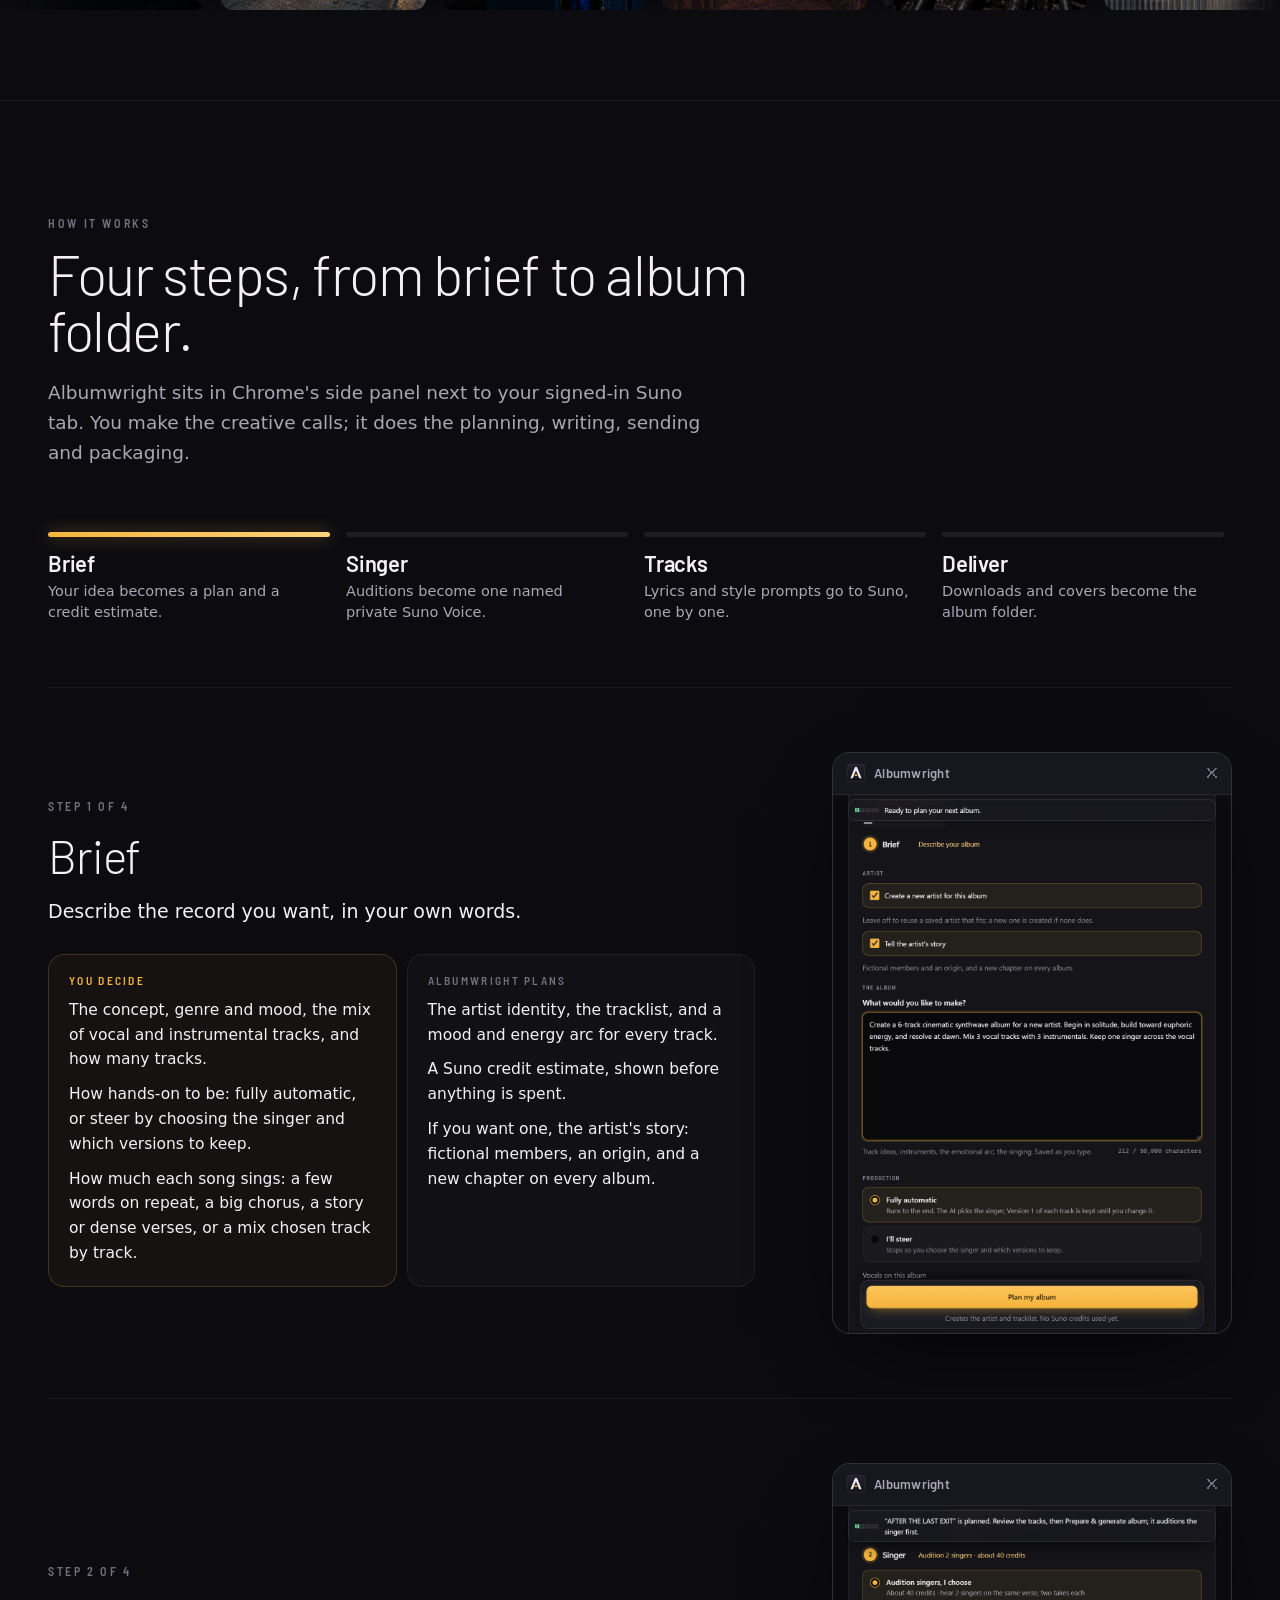
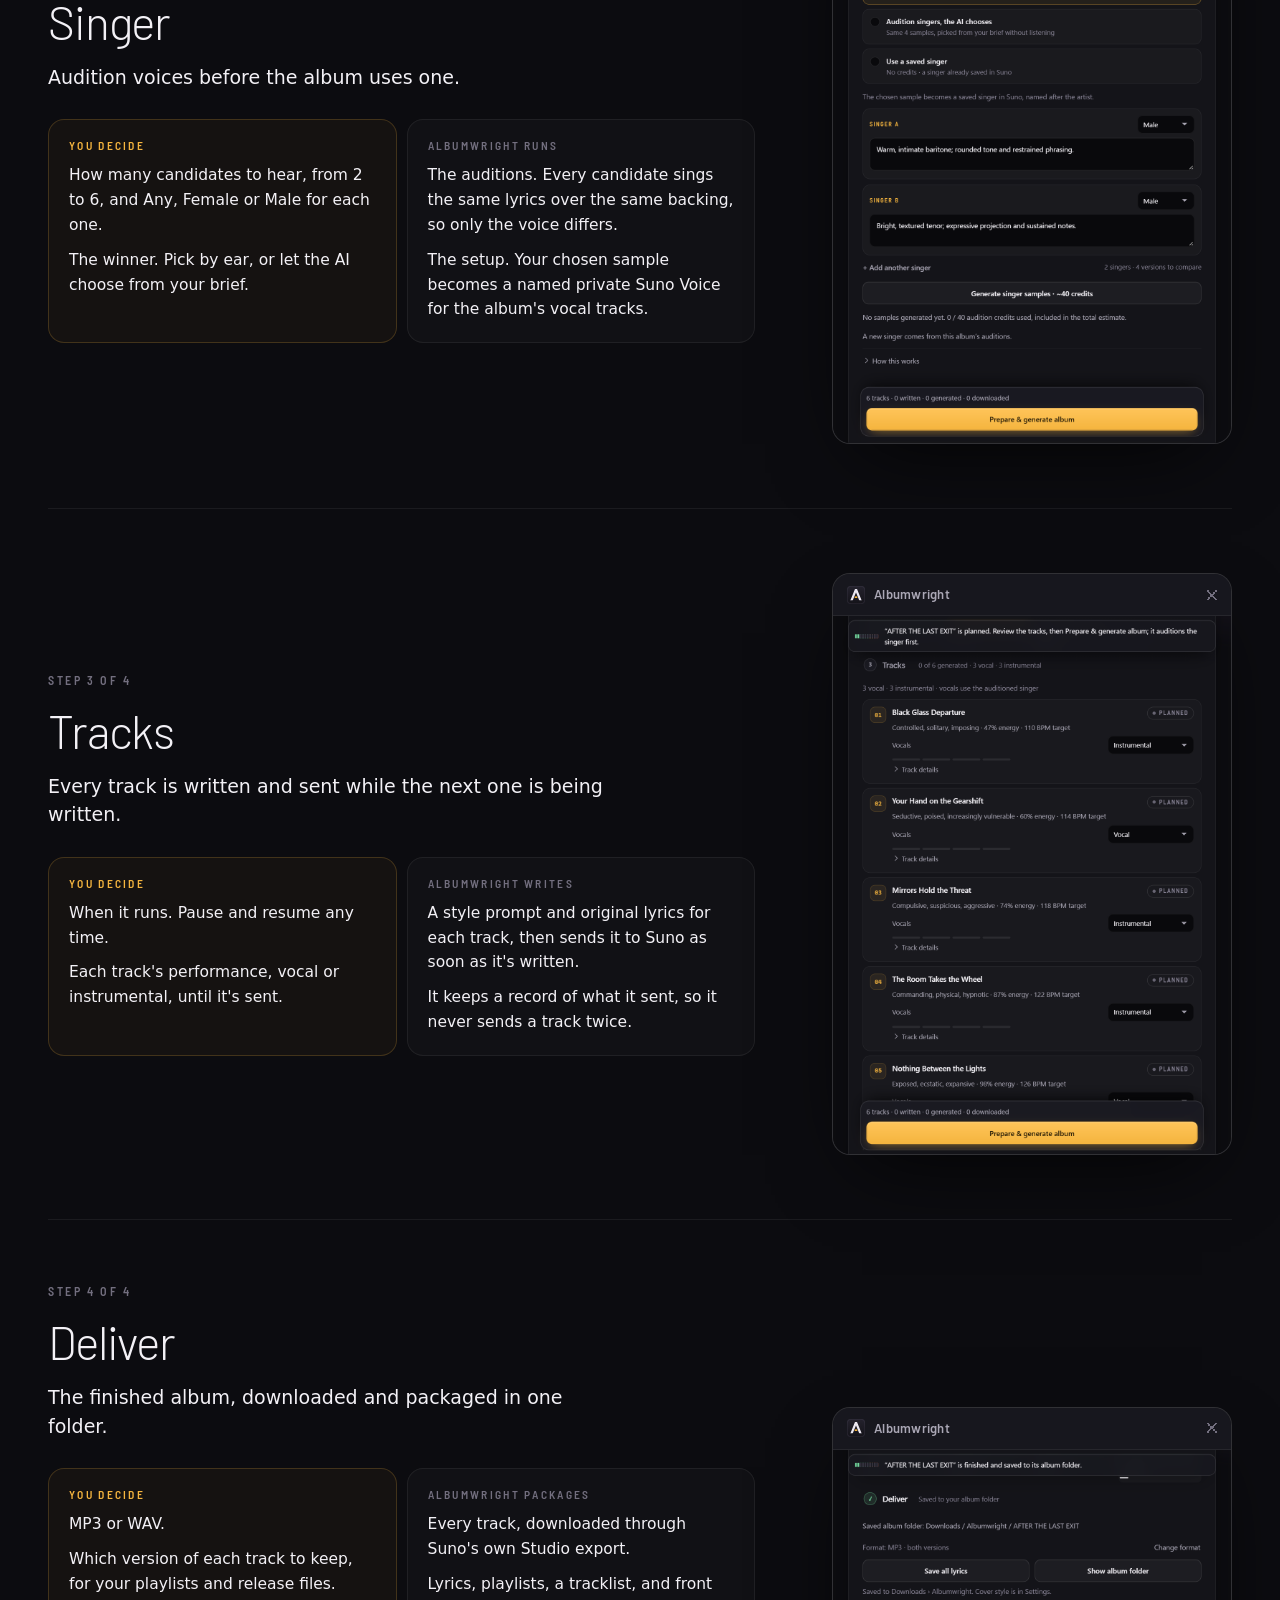
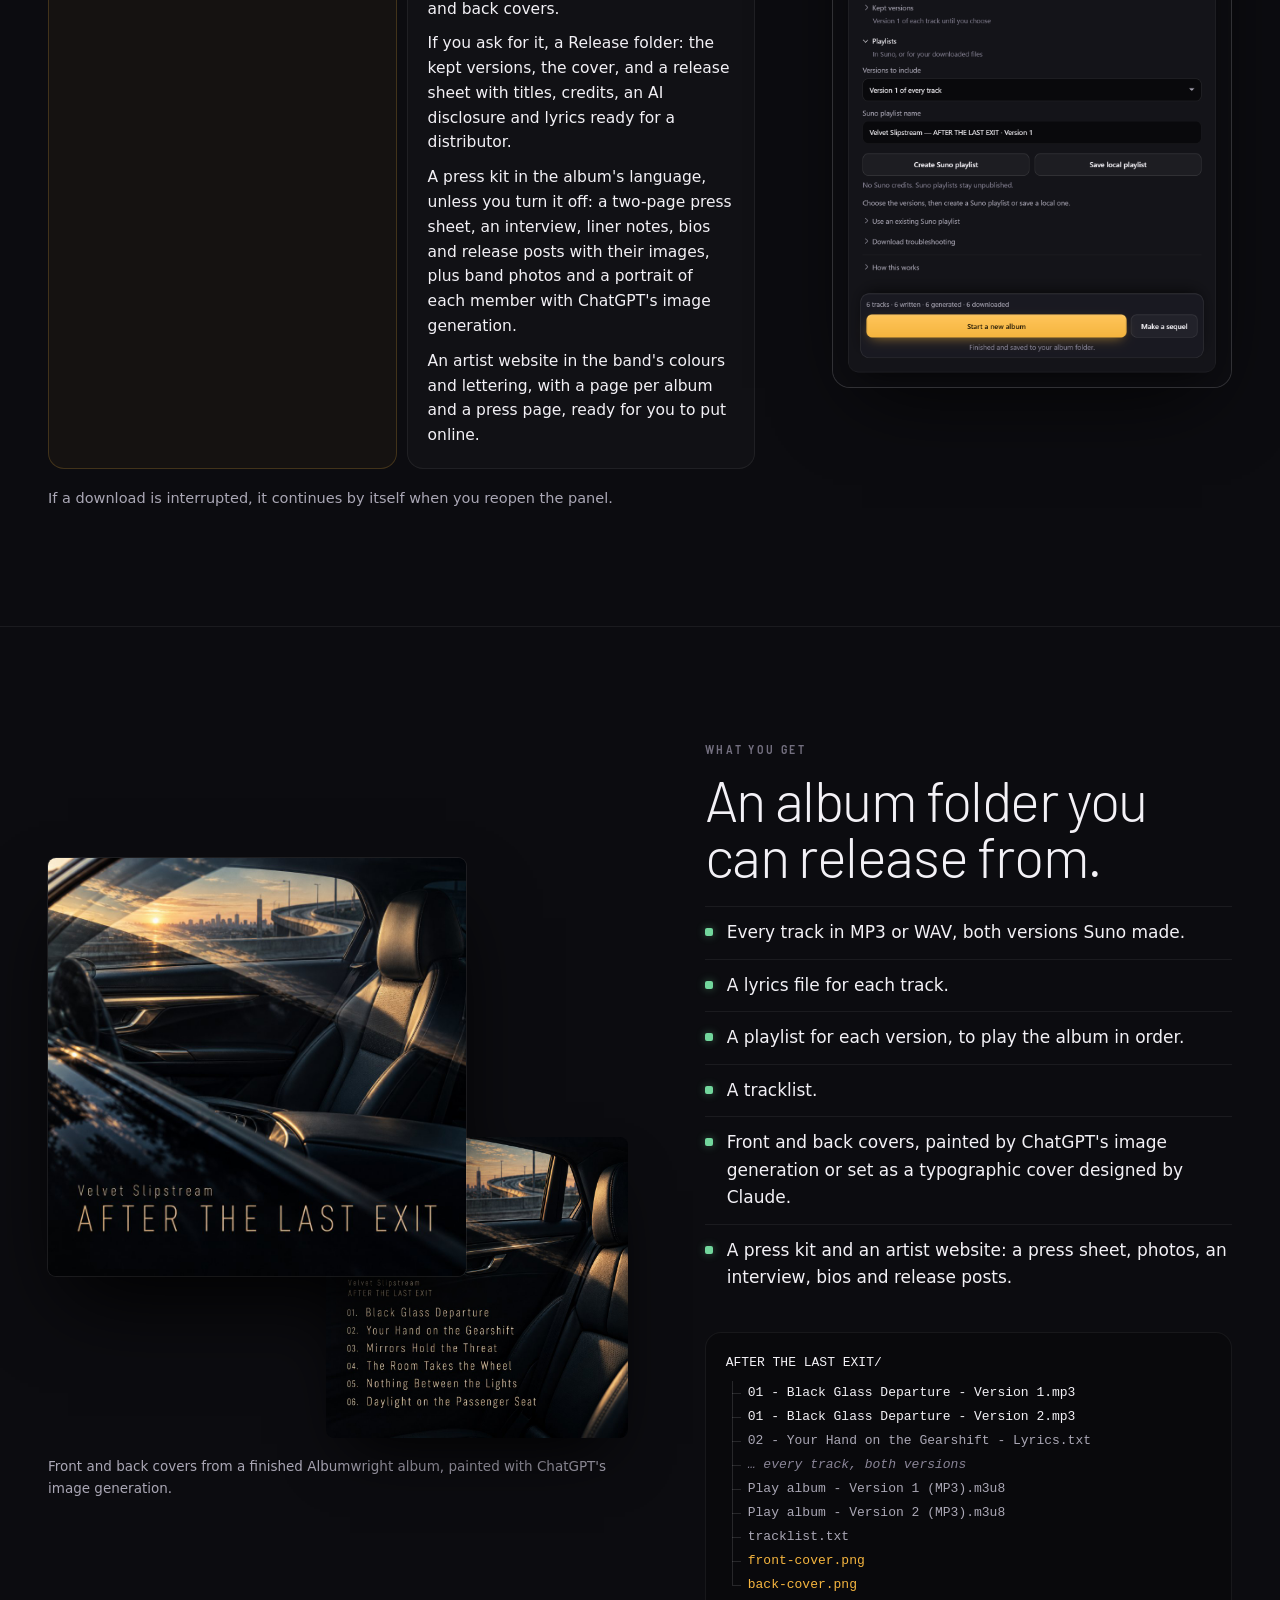
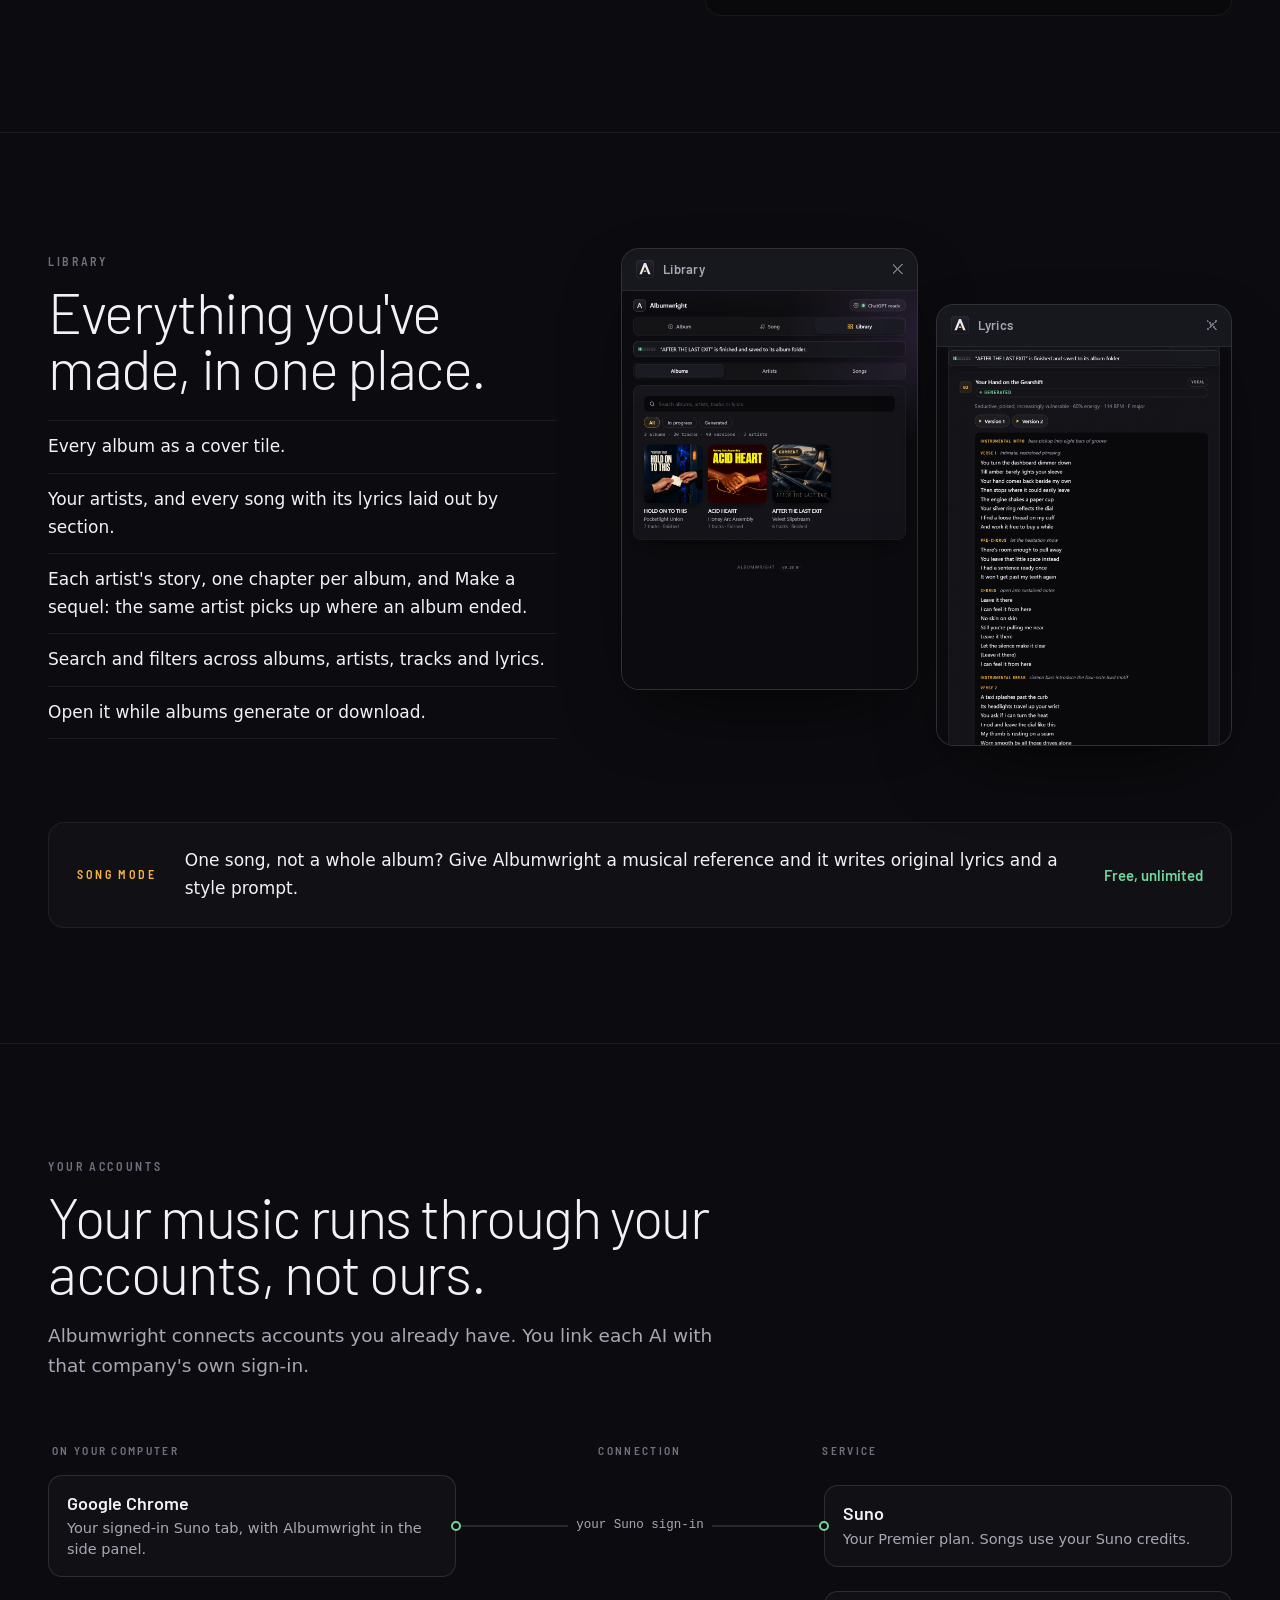
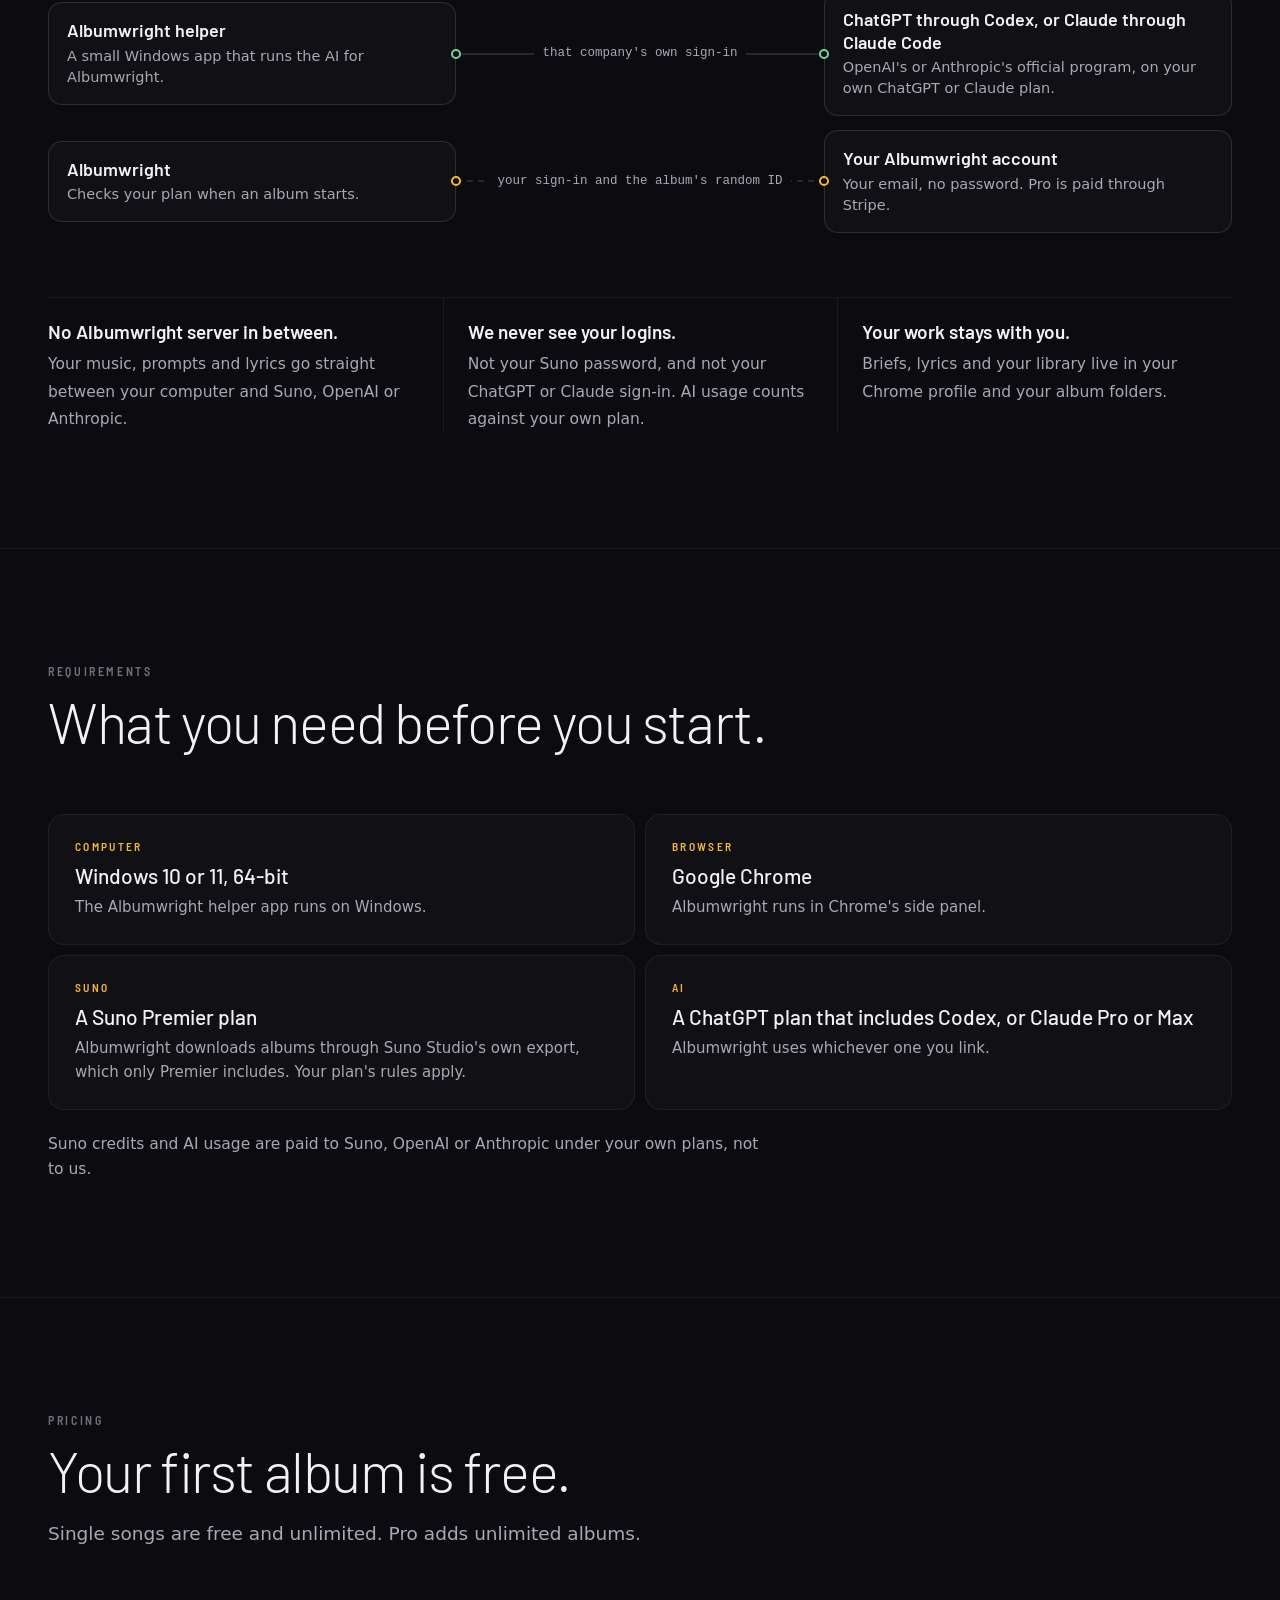
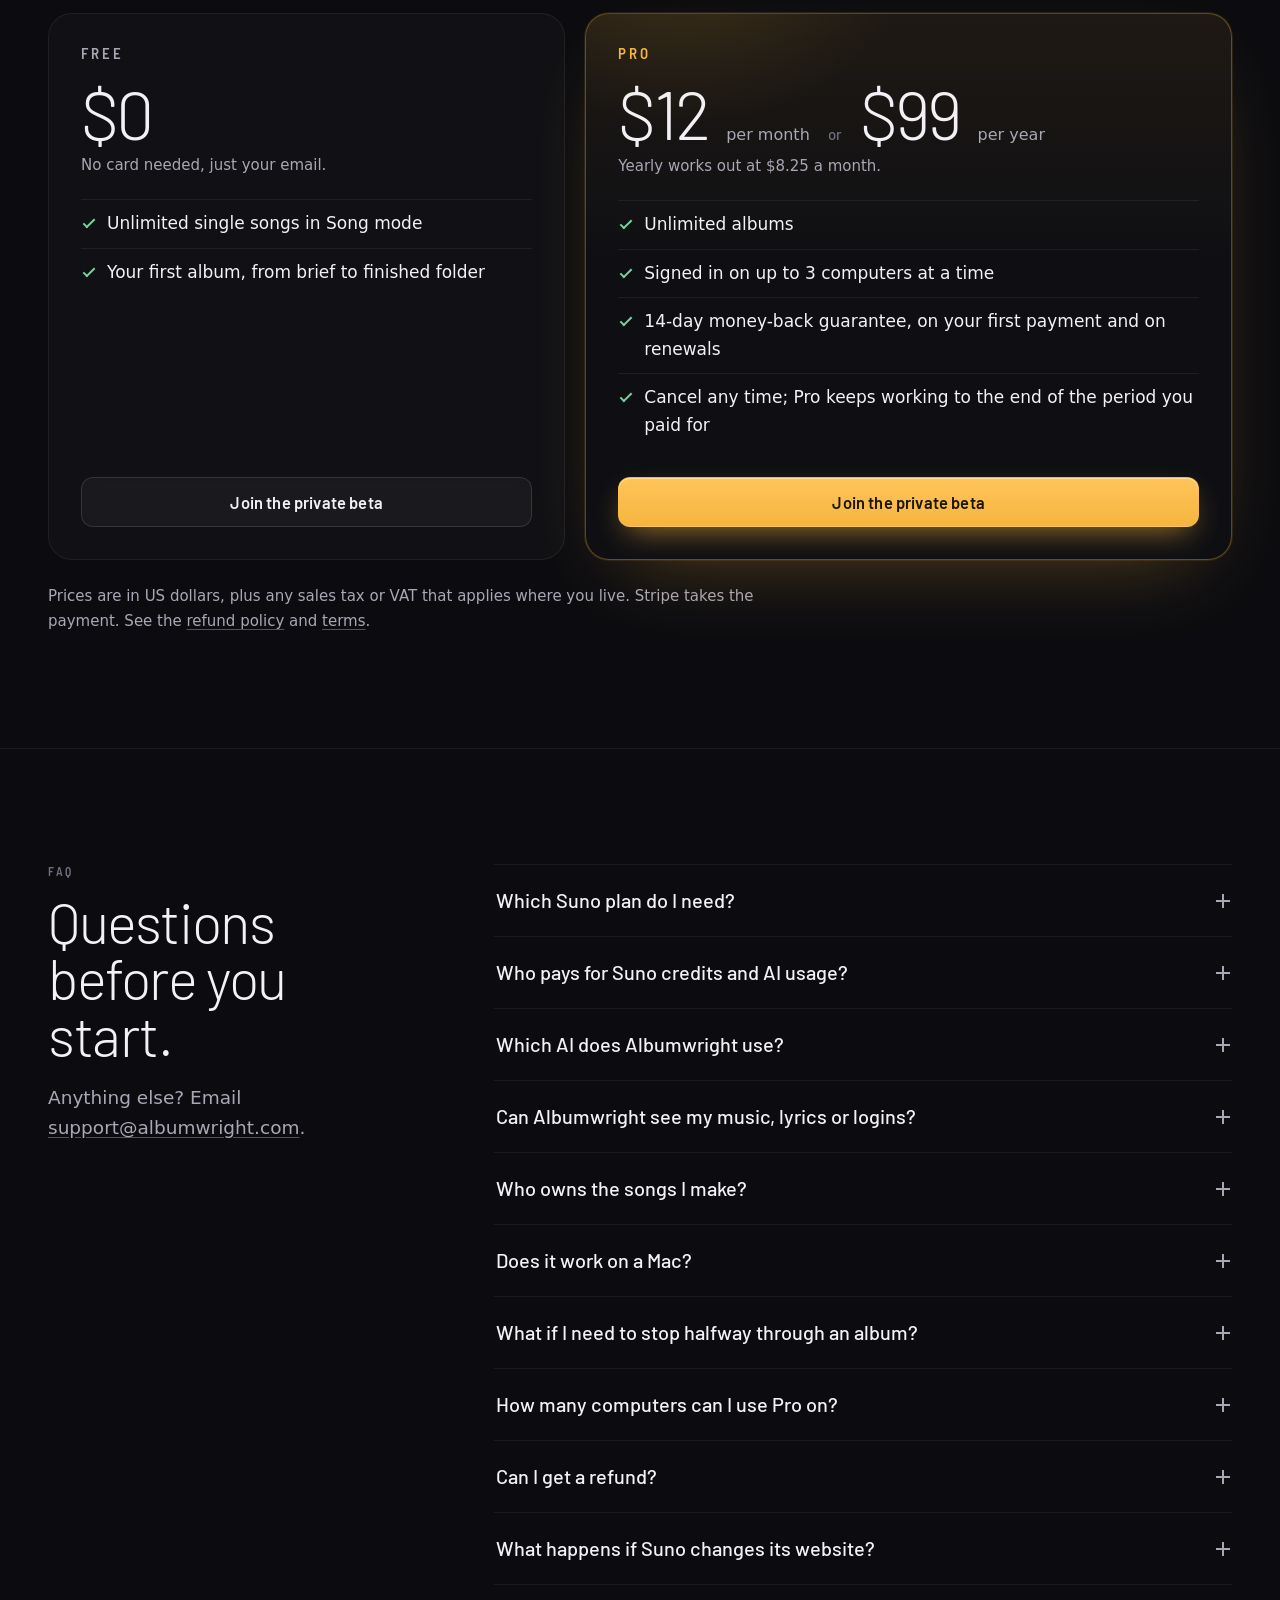
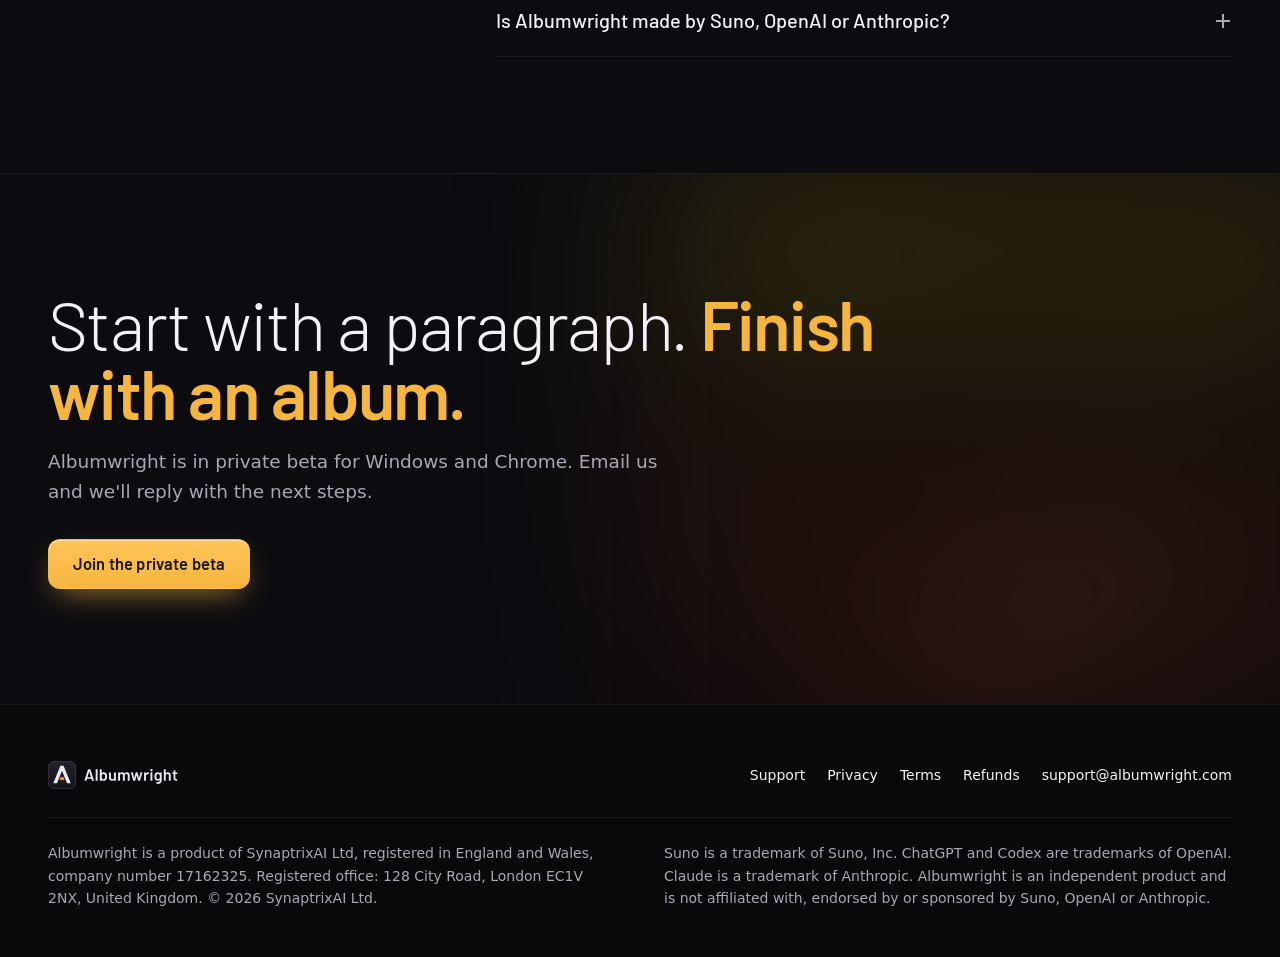
==== commit 9ca5e8b6: "Publish site from albumwright@497d8a2" ====
--- a/index.html
+++ b/index.html
@@ -138,7 +138,7 @@
         <h3 id="step-brief-title">Brief</h3>
         <p class="step-lede">Describe the record you want, in your own words.</p>
         <dl class="split">
-          <div><dt>You decide</dt><dd>The concept, genre and mood, the mix of vocal and instrumental tracks, and how many tracks.</dd><dd>How hands-on to be: fully automatic, or steer by choosing the singer and which versions to keep.</dd></div>
+          <div><dt>You decide</dt><dd>The concept, genre and mood, the mix of vocal and instrumental tracks, and how many tracks.</dd><dd>How hands-on to be: fully automatic, or steer by choosing the singer and which versions to keep.</dd><dd>How much each song sings: a few words on repeat, a big chorus, a story or dense verses, or a mix chosen track by track.</dd></div>
           <div><dt>Albumwright plans</dt><dd>The artist identity, the tracklist, and a mood and energy arc for every track.</dd><dd>A Suno credit estimate, shown before anything is spent.</dd><dd>If you want one, the artist's story: fictional members, an origin, and a new chapter on every album.</dd></div>
         </dl>
       </div>
@@ -187,7 +187,7 @@
         <p class="step-lede">The finished album, downloaded and packaged in one folder.</p>
         <dl class="split">
           <div><dt>You decide</dt><dd>MP3 or WAV.</dd><dd>Which version of each track to keep, for your playlists and release files.</dd></div>
-          <div><dt>Albumwright packages</dt><dd>Every track, downloaded through Suno's own Studio export.</dd><dd>Lyrics, playlists, a tracklist, and front and back covers.</dd><dd>If you ask for it, a Release folder: the kept versions, the cover, and a release sheet with titles, credits, an AI disclosure and lyrics ready for a distributor.</dd></div>
+          <div><dt>Albumwright packages</dt><dd>Every track, downloaded through Suno's own Studio export.</dd><dd>Lyrics, playlists, a tracklist, and front and back covers.</dd><dd>If you ask for it, a Release folder: the kept versions, the cover, and a release sheet with titles, credits, an AI disclosure and lyrics ready for a distributor.</dd><dd>A press kit in the album's language, unless you turn it off: a two-page press sheet, an interview, liner notes, bios and release posts with their images, plus band photos and a portrait of each member with ChatGPT's image generation.</dd><dd>An artist website in the band's colours and lettering, with a page per album and a press page, ready for you to put online.</dd></div>
         </dl>
         <p class="step-note">If a download is interrupted, it continues by itself when you reopen the panel.</p>
       </div>
@@ -219,6 +219,7 @@
         <li>A playlist for each version, to play the album in order.</li>
         <li>A tracklist.</li>
         <li>Front and back covers, painted by ChatGPT's image generation or set as a typographic cover designed by Claude.</li>
+        <li>A press kit and an artist website: a press sheet, photos, an interview, bios and release posts.</li>
       </ul>
       <div class="folder" role="img" aria-label="Example album folder listing: audio files for each track and version, lyrics files, playlists, a tracklist, and front and back cover images.">
         <div class="root">AFTER THE LAST EXIT/</div>
@@ -291,9 +292,9 @@
         <div class="jack"><b>ChatGPT through Codex, or Claude through Claude Code</b><span>OpenAI's or Anthropic's official program, on your own ChatGPT or Claude plan.</span></div>
       </div>
       <div class="patch licence">
-        <div class="jack"><b>Albumwright, Pro only</b><span>Checks your licence when you activate it and about once a week.</span></div>
-        <div class="cable"><span>licence key and an anonymous device label</span></div>
-        <div class="jack"><b>Lemon Squeezy</b><span>Our payment and licence provider.</span></div>
+        <div class="jack"><b>Albumwright</b><span>Checks your plan when an album starts.</span></div>
+        <div class="cable"><span>your sign-in and the album's random ID</span></div>
+        <div class="jack"><b>Your Albumwright account</b><span>Your email, no password. Pro is paid through Stripe.</span></div>
       </div>
     </div>
     <ul class="promises">
@@ -331,7 +332,7 @@
       <div class="plan">
         <h3>Free</h3>
         <p class="price"><b>$0</b></p>
-        <p class="sub">No card needed.</p>
+        <p class="sub">No card needed, just your email.</p>
         <ul>
           <li>Unlimited single songs in Song mode</li>
           <li>Your first album, from brief to finished folder</li>
@@ -344,7 +345,7 @@
         <p class="sub">Yearly works out at $8.25 a month.</p>
         <ul>
           <li>Unlimited albums</li>
-          <li>Each licence key works on up to 3 computers</li>
+          <li>Signed in on up to 3 computers at a time</li>
           <li>14-day money-back guarantee, on your first payment and on renewals</li>
           <li>Cancel any time; Pro keeps working to the end of the period you paid for</li>
         </ul>
@@ -354,7 +355,7 @@
         </div>
       </div>
     </div>
-    <p class="pricing-note">Prices are in US dollars. Lemon Squeezy, our online reseller and Merchant of Record, takes the payment and handles sales tax and VAT. See the <a href="refunds.html">refund policy</a> and <a href="terms.html">terms</a>.</p>
+    <p class="pricing-note">Prices are in US dollars, plus any sales tax or VAT that applies where you live. Stripe takes the payment. See the <a href="refunds.html">refund policy</a> and <a href="terms.html">terms</a>.</p>
   </div>
 </section>
 
@@ -396,7 +397,7 @@
       </details>
       <details>
         <summary>How many computers can I use Pro on?</summary>
-        <div class="a"><p>Each Pro licence key works on up to 3 computers.</p></div>
+        <div class="a"><p>Your Albumwright account stays signed in on up to 3 computers at a time. Signing in on a fourth signs out the one you used least recently.</p></div>
       </details>
       <details>
         <summary>Can I get a refund?</summary>
